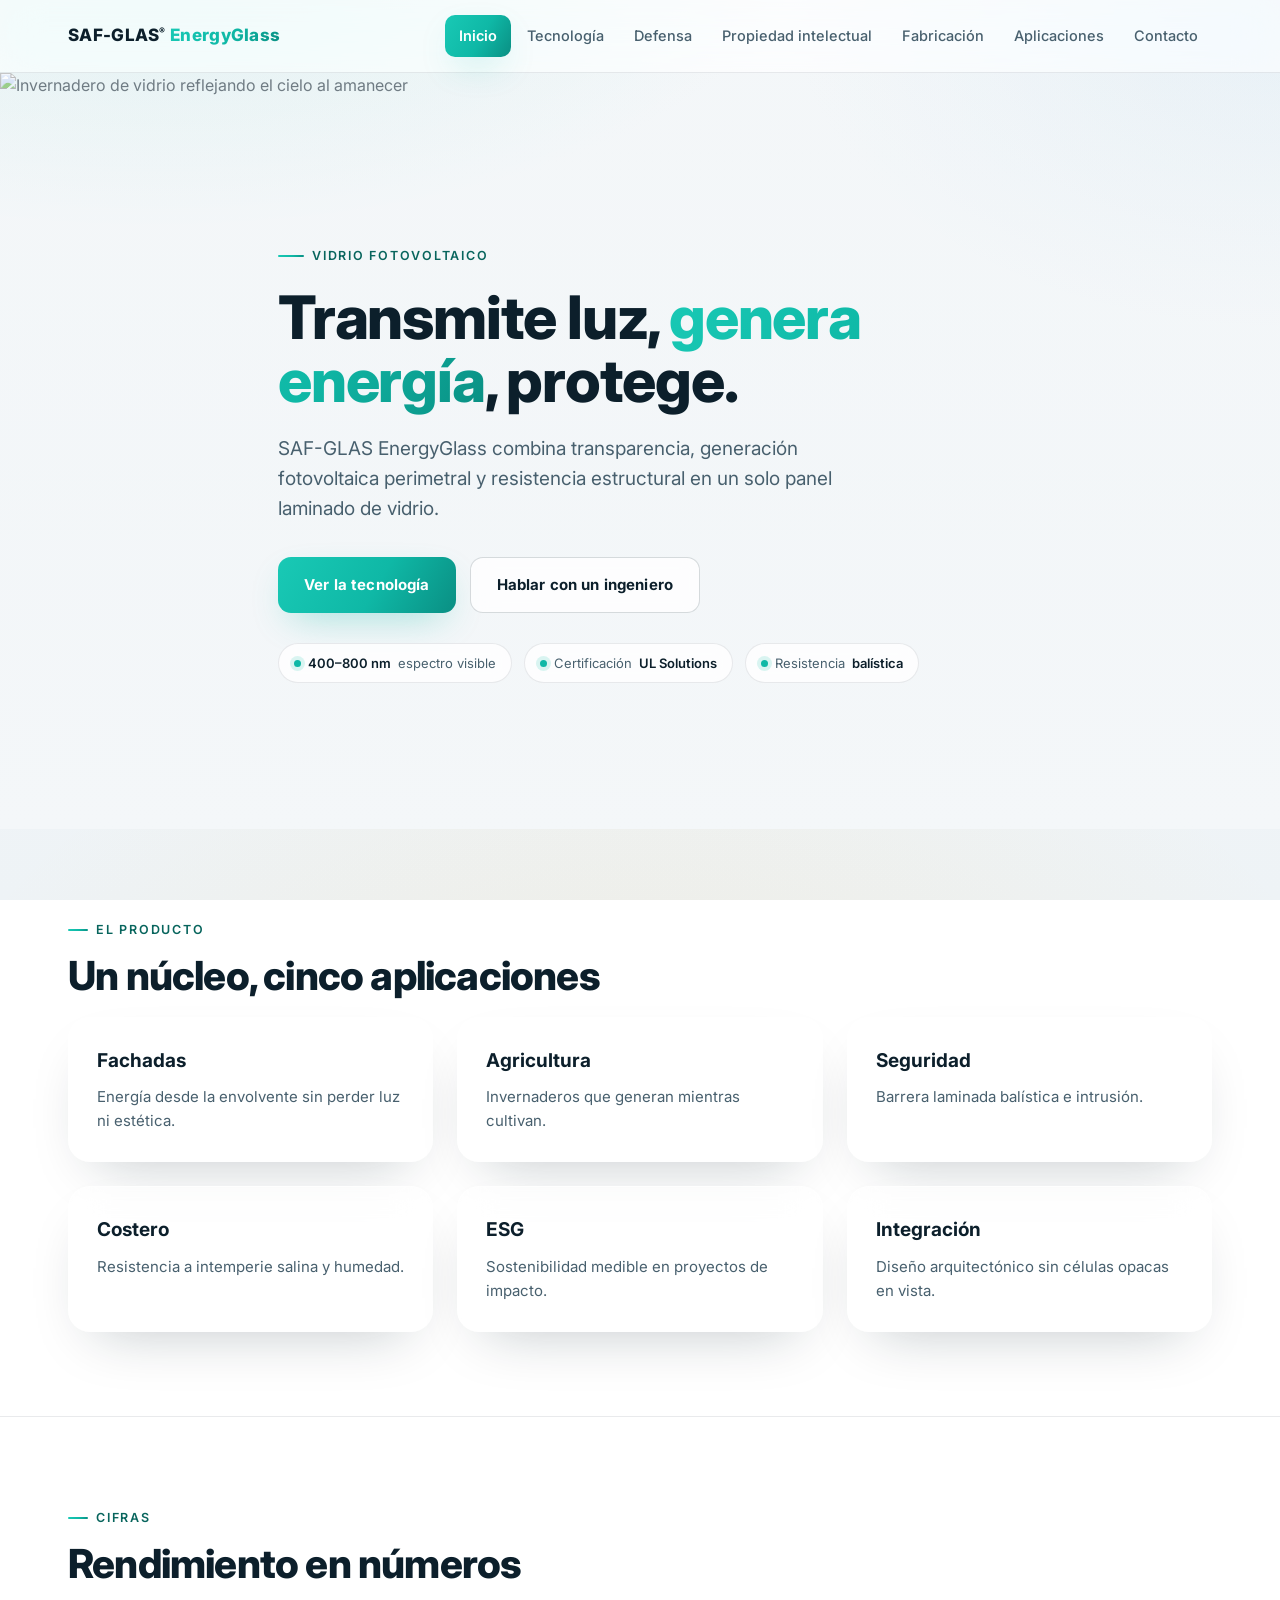
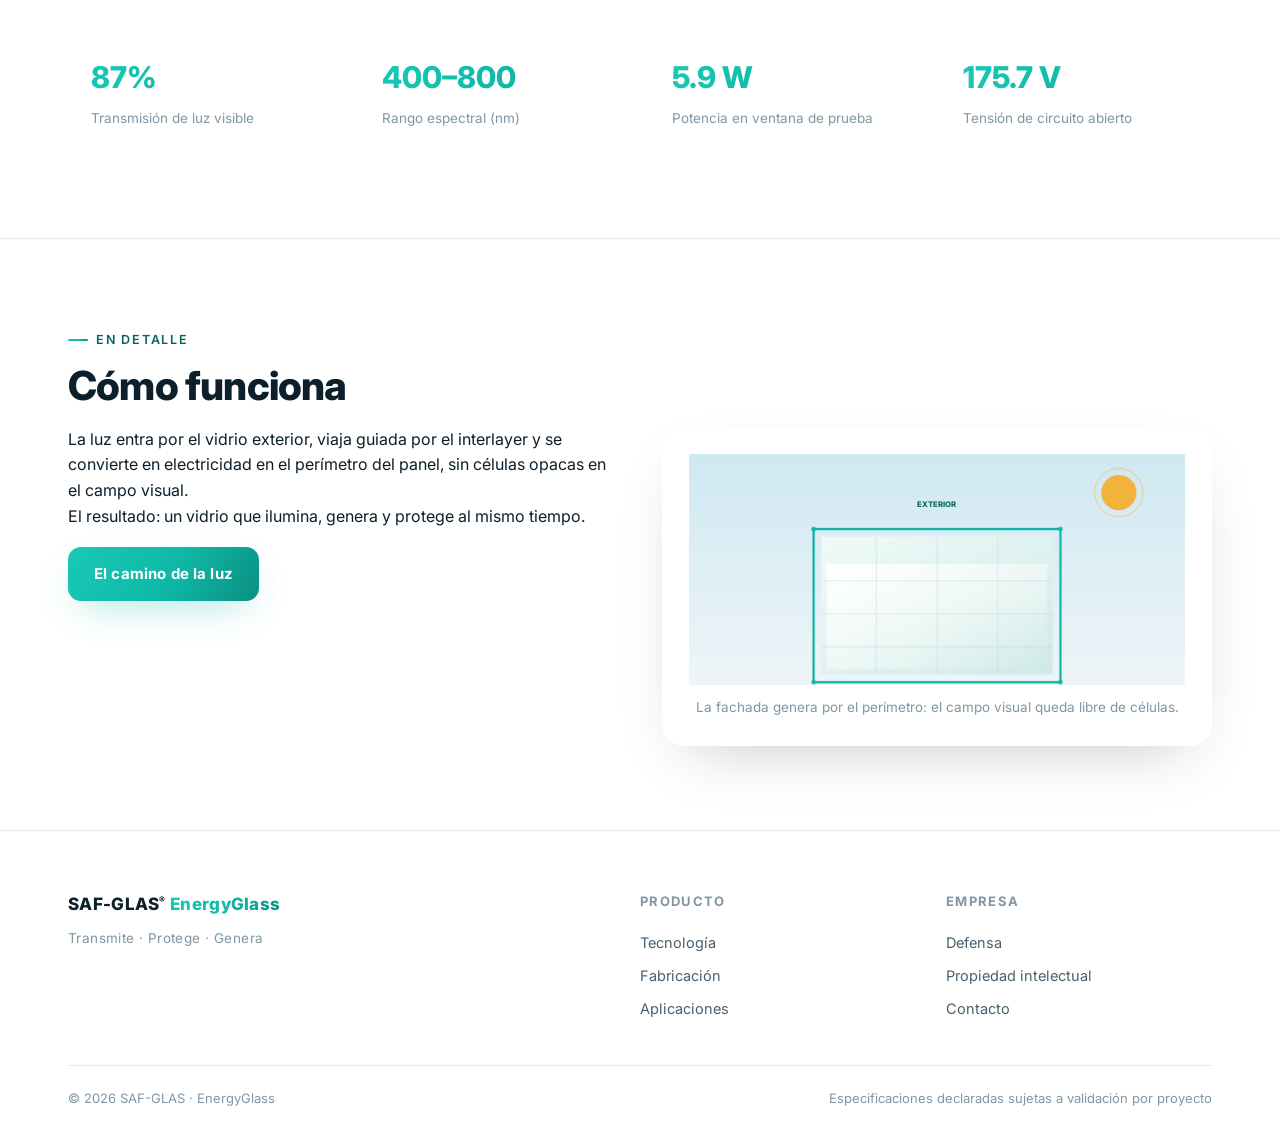
==== index.html @ 9c95e710 "glass mode: index — hero glass + fachada SVG animada solo al scroll" ====
<!DOCTYPE html>
<html lang="es">
<head>
<meta charset="UTF-8">
<meta name="viewport" content="width=device-width, initial-scale=1.0">
<title>SAF-GLAS · EnergyGlass — Vidrio que genera energía</title>
<meta name="description" content="EnergyGlass: vidrio que transmite luz, protege y genera energía. Fachadas, agricultura y defensa con un solo núcleo técnico.">
<link rel="preconnect" href="https://fonts.googleapis.com">
<link href="https://fonts.googleapis.com/css2?family=Inter:wght@400;500;600;700;800&display=swap" rel="stylesheet">
<link rel="stylesheet" href="style.css">
</head>
<body>
<header class="nav">
  <div class="wrap">
    <a class="logo" href="index.html">SAF-GLAS<sup class="tm">®</sup> <em>EnergyGlass</em></a>
    <nav class="navmenu">
      <a class="on" href="index.html">Inicio</a>
      <a href="tecnologia.html">Tecnología</a>
      <a href="defensa.html">Defensa</a>
      <a href="ip.html">Propiedad intelectual</a>
      <a href="fabricacion.html">Fabricación</a>
      <a href="aplicaciones.html">Aplicaciones</a>
      <a href="contacto.html">Contacto</a>
    </nav>
  </div>
</header>

<section class="hero">
  <div class="hero-photo">
    <img src="https://images.unsplash.com/photo-1531834685032-c34bf0d84c77?w=1800&q=80&auto=format&fit=crop" alt="Invernadero de vidrio reflejando el cielo al amanecer" loading="eager">
  </div>
  <div class="hero-veil"></div>
  <div class="wrap hero-inner">
    <span class="eyebrow">Vidrio fotovoltaico</span>
    <h1>Transmite luz, <span class="grad">genera energía</span>, protege.</h1>
    <p class="sub">SAF-GLAS EnergyGlass combina transparencia, generación fotovoltaica perimetral y resistencia estructural en un solo panel laminado de vidrio.</p>
    <div class="hctas">
      <a class="cta" href="tecnologia.html">Ver la tecnología</a>
      <a class="cta ghost" href="contacto.html">Hablar con un ingeniero</a>
    </div>
    <div class="badges">
      <span class="badge"><i></i><b>400–800 nm</b> espectro visible</span>
      <span class="badge"><i></i>Certificación <b>UL Solutions</b></span>
      <span class="badge"><i></i>Resistencia <b>balística</b></span>
    </div>
  </div>
</section>

<section>
  <div class="wrap">
    <span class="kicker">El producto</span>
    <h2>Un núcleo, cinco aplicaciones</h2>
    <div class="grid3 stagger">
      <div class="card"><h3>Fachadas</h3><p>Energía desde la envolvente sin perder luz ni estética.</p></div>
      <div class="card"><h3>Agricultura</h3><p>Invernaderos que generan mientras cultivan.</p></div>
      <div class="card"><h3>Seguridad</h3><p>Barrera laminada balística e intrusión.</p></div>
      <div class="card"><h3>Costero</h3><p>Resistencia a intemperie salina y humedad.</p></div>
      <div class="card"><h3>ESG</h3><p>Sostenibilidad medible en proyectos de impacto.</p></div>
      <div class="card"><h3>Integración</h3><p>Diseño arquitectónico sin células opacas en vista.</p></div>
    </div>
  </div>
</section>

<section class="bordered">
  <div class="wrap">
    <span class="kicker">Cifras</span>
    <h2>Rendimiento en números</h2>
    <div class="stats">
      <div class="stat"><b>87%</b><span>Transmisión de luz visible</span></div>
      <div class="stat"><b>400–800</b><span>Rango espectral (nm)</span></div>
      <div class="stat"><b>5.9 W</b><span>Potencia en ventana de prueba</span></div>
      <div class="stat"><b>175.7 V</b><span>Tensión de circuito abierto</span></div>
    </div>
  </div>
</section>

<section class="bordered">
  <div class="wrap">
    <span class="kicker">En detalle</span>
    <h2>Cómo funciona</h2>
    <div class="grid2">
      <div class="reveal">
        <p>La luz entra por el vidrio exterior, viaja guiada por el interlayer y se convierte en electricidad en el perímetro del panel, sin células opacas en el campo visual.</p>
        <p>El resultado: un vidrio que ilumina, genera y protege al mismo tiempo.</p>
        <a class="cta" style="margin-top:18px" href="tecnologia.html">El camino de la luz</a>
      </div>
      <figure class="diagram reveal">
        <svg viewBox="0 0 900 420" role="img" aria-label="Fachada de vidrio generadora con panel perimetral y sol" class="anim-svg">
          <defs>
            <linearGradient id="idxsky" x1="0" y1="0" x2="0" y2="1"><stop offset="0" stop-color="#cfe8f2"/><stop offset="1" stop-color="#eef5f8"/></linearGradient>
            <linearGradient id="idxglass" x1="0" y1="0" x2="1" y2="1"><stop offset="0" stop-color="#f0fbf9"/><stop offset="1" stop-color="#cfeae6"/></linearGradient>
            <linearGradient id="idxpv" x1="0" y1="0" x2="1" y2="1"><stop offset="0" stop-color="#19c9b5"/><stop offset="1" stop-color="#0a8f83"/></linearGradient>
            <linearGradient id="idxshine" x1="0" y1="0" x2="1" y2="1"><stop offset="0" stop-color="#ffffff" stop-opacity=".95"/><stop offset="1" stop-color="#ffffff" stop-opacity="0"/></linearGradient>
          </defs>
          <rect width="900" height="420" fill="url(#idxsky)"/>
          <circle cx="780" cy="70" r="32" fill="#f2b23b" class="fade"/>
          <circle cx="780" cy="70" r="44" fill="none" stroke="#f2b23b" stroke-width="1" opacity=".35" class="fade d1"/>
          <!-- edificio -->
          <rect x="240" y="150" width="420" height="250" fill="#e6f0f2" class="fade d1"/>
          <rect x="240" y="150" width="420" height="250" fill="url(#idxglass)" class="fade d2"/>
          <rect x="250" y="200" width="400" height="190" fill="url(#idxshine)" opacity=".4" class="fade d2"/>
          <!-- rejilla de vidrio -->
          <g stroke="#a9d2cf" stroke-width=".7" opacity=".8" class="fade d2">
            <line x1="240" y1="230" x2="660" y2="230"/><line x1="240" y1="290" x2="660" y2="290"/><line x1="240" y1="350" x2="660" y2="350"/>
            <line x1="340" y1="150" x2="340" y2="400"/><line x1="450" y1="150" x2="450" y2="400"/><line x1="560" y1="150" x2="560" y2="400"/>
          </g>
          <!-- marco perimetral PV que se ilumina -->
          <rect x="226" y="136" width="448" height="278" fill="none" stroke="#0fb8a6" stroke-width="4" class="draw" />
          <rect x="226" y="136" width="448" height="278" fill="none" stroke="#0fa896" stroke-width="1.2" opacity=".6" class="fade d3"/>
          <g class="fade d3" fill="#0fb8a6">
            <circle cx="226" cy="136" r="4"/><circle cx="674" cy="136" r="4"/><circle cx="226" cy="414" r="4"/><circle cx="674" cy="414" r="4"/>
          </g>
          <text x="450" y="96" text-anchor="middle" font-family="Inter,system-ui" font-size="14" font-weight="800" fill="#0d6b60" class="fade d3">EXTERIOR</text>
          <text x="450" y="452" text-anchor="middle" font-family="Inter,system-ui" font-size="11" fill="#8096a3" class="fade d3">marco fotovoltaico perimetral · campo visual 100% transparente</text>
        </svg>
        <figcaption>La fachada genera por el perímetro: el campo visual queda libre de células.</figcaption>
      </figure>
    </div>
  </div>
</section>

<footer>
  <div class="wrap">
    <div class="fgrid">
      <div>
        <div class="logo">SAF-GLAS<sup class="tm">®</sup> <em>EnergyGlass</em></div>
        <div class="tagline">Transmite · Protege · Genera</div>
      </div>
      <div>
        <h4>Producto</h4>
        <a href="tecnologia.html">Tecnología</a>
        <a href="fabricacion.html">Fabricación</a>
        <a href="aplicaciones.html">Aplicaciones</a>
      </div>
      <div>
        <h4>Empresa</h4>
        <a href="defensa.html">Defensa</a>
        <a href="ip.html">Propiedad intelectual</a>
        <a href="contacto.html">Contacto</a>
      </div>
    </div>
    <div class="fbot"><span>© 2026 SAF-GLAS · EnergyGlass</span><span>Especificaciones declaradas sujetas a validación por proyecto</span></div>
  </div>
</footer>
<script src="script.js"></script>
</body>
</html>
---- style.css ----
/* ==== SAF-GLAS · EnergyGlass — glass mode 2026 ==== */
:root{
  --bg:#f4f7f9; --bg-2:#eef3f6;
  --panel:rgba(255,255,255,.66); --panel-2:rgba(255,255,255,.82);
  --ink:#0c1f2b; --ink-2:#48606e; --ink-3:#8096a3;
  --line:rgba(12,31,43,.09); --line-2:rgba(12,31,43,.16);
  --teal:#0fb8a6; --teal-2:#0a8f83; --teal-deep:#08655d;
  --amber:#f2b23b; --sky:#5aa7d9; --lime:#a4d94f;
  --grad:linear-gradient(120deg,#19c9b5,#0fb8a6 55%,#0a8f83);
  --grad-warm:linear-gradient(120deg,#f2b23b,#e0853a);
  --wrap:1200px; --r:22px;
  --glass:rgba(255,255,255,.5);
  --glass-strong:rgba(255,255,255,.78);
  --shadow:0 24px 60px -28px rgba(12,31,43,.28);
  --shadow-teal:0 14px 38px -14px rgba(15,184,166,.45);
  --font:'Inter',-apple-system,BlinkMacSystemFont,'Segoe UI',Roboto,sans-serif;
}
*{margin:0;padding:0;box-sizing:border-box}
html{scroll-behavior:smooth}
body{
  font-family:var(--font); color:var(--ink);
  background:
    radial-gradient(1100px 500px at 12% -8%, rgba(15,184,166,.16), transparent 60%),
    radial-gradient(900px 600px at 100% 0%, rgba(90,167,217,.14), transparent 55%),
    radial-gradient(1200px 700px at 50% 120%, rgba(242,178,59,.10), transparent 60%),
    linear-gradient(180deg,var(--bg),var(--bg-2));
  background-attachment:fixed;
  line-height:1.6; -webkit-font-smoothing:antialiased; overflow-x:hidden;
}
::selection{background:rgba(15,184,166,.24)}
a{color:var(--teal-deep);text-decoration:none}
.wrap{max-width:var(--wrap);margin:0 auto;padding:0 28px}

/* ==== Navegación ==== */
.nav{
  position:sticky;top:0;z-index:50;
  backdrop-filter:blur(20px) saturate(160%); -webkit-backdrop-filter:blur(20px) saturate(160%);
  background:rgba(255,255,255,.7);
  border-bottom:1px solid var(--line);
}
.nav .wrap{display:flex;align-items:center;justify-content:space-between;height:72px}
.logo{font-weight:800;letter-spacing:.3px;font-size:17px;color:var(--ink);white-space:nowrap}
.logo .tm{font-size:9px;vertical-align:super}
.logo em{font-style:normal;background:var(--grad);-webkit-background-clip:text;background-clip:text;color:transparent}
.navmenu{display:flex;gap:2px;align-items:center;flex-wrap:wrap}
.navmenu a{
  color:var(--ink-2);padding:9px 14px;border-radius:10px;font-size:14.5px;font-weight:500;
  transition:.18s;
}
.navmenu a:hover{color:var(--ink);background:rgba(12,31,43,.05)}
.navmenu a.on{color:#fff;background:var(--grad);font-weight:600;box-shadow:var(--shadow-teal)}

/* ==== Hero ==== */
.hero{position:relative;min-height:84vh;display:flex;align-items:center;overflow:hidden;padding:90px 0 70px}
.hero-photo{position:absolute;inset:0;z-index:0}
.hero-photo img{width:100%;height:100%;object-fit:cover;filter:saturate(1.02)}
.hero-veil{
  position:absolute;inset:0;z-index:1;
  background:linear-gradient(180deg,rgba(244,247,249,.42) 0%,rgba(244,247,249,.70) 55%,var(--bg) 100%);
}
.hero-inner{position:relative;z-index:2;max-width:780px}
.eyebrow{
  display:inline-flex;align-items:center;gap:8px;
  font-size:12.5px;font-weight:600;letter-spacing:.14em;text-transform:uppercase;
  color:var(--teal-deep);margin-bottom:20px;
}
.eyebrow::before{content:'';width:26px;height:2px;background:var(--grad);border-radius:2px}
h1{
  font-size:clamp(34px,5.4vw,60px);line-height:1.05;font-weight:800;letter-spacing:-.02em;
  color:var(--ink);margin-bottom:22px;
}
h1 .grad{background:var(--grad);-webkit-background-clip:text;background-clip:text;color:transparent}
.sub{font-size:clamp(16px,2vw,19px);color:var(--ink-2);max-width:560px;margin-bottom:32px}
.hctas{display:flex;gap:14px;flex-wrap:wrap;margin-bottom:30px}
.cta{
  display:inline-flex;align-items:center;gap:8px;
  background:var(--grad);color:#fff;font-weight:700;font-size:15px;
  padding:15px 26px;border-radius:13px;border:none;cursor:pointer;
  box-shadow:var(--shadow-teal);transition:.2s;letter-spacing:.01em;
}
.cta:hover{transform:translateY(-2px);box-shadow:0 18px 46px -12px rgba(15,184,166,.55)}
.cta.ghost{background:var(--glass-strong);color:var(--ink);border:1px solid var(--line-2);box-shadow:none;backdrop-filter:blur(8px)}
.cta.ghost:hover{background:#fff}
.badges{display:flex;gap:12px;flex-wrap:wrap}
.badge{
  display:inline-flex;gap:7px;align-items:center;
  font-size:13px;color:var(--ink-2);background:var(--glass-strong);
  border:1px solid var(--line);padding:9px 15px;border-radius:999px;backdrop-filter:blur(8px);
}
.badge b{color:var(--ink);font-weight:600}
.badge i{width:7px;height:7px;border-radius:50%;background:var(--teal);box-shadow:0 0 0 4px rgba(15,184,166,.15)}

/* ==== Secciones ==== */
section{padding:84px 0}
.band{padding:0}
.band img{width:100%;height:auto;display:block}
.kicker{
  display:inline-flex;align-items:center;gap:8px;font-size:12.5px;font-weight:600;
  letter-spacing:.14em;text-transform:uppercase;color:var(--teal-deep);margin-bottom:14px;
}
.kicker::before{content:'';width:20px;height:2px;background:var(--grad);border-radius:2px}
h2{font-size:clamp(26px,3.6vw,40px);font-weight:800;letter-spacing:-.02em;line-height:1.12;color:var(--ink);margin-bottom:18px}
h3{font-size:19px;font-weight:700;color:var(--ink);margin-bottom:9px}
.bordered{border-top:1px solid var(--line)}

/* ==== Glass surfaces / tarjetas ==== */
.card{
  background:var(--glass);
  backdrop-filter:blur(18px) saturate(150%); -webkit-backdrop-filter:blur(18px) saturate(150%);
  border:1px solid rgba(255,255,255,.6);
  border-radius:var(--r);padding:28px;
  box-shadow:var(--shadow);
  transition:.25s;position:relative;overflow:hidden;
}
.card::after{
  content:'';position:absolute;inset:0;background:radial-gradient(400px 200px at 80% -10%,rgba(15,184,166,.12),transparent 70%);
  opacity:0;transition:.3s;pointer-events:none;
}
.card:hover{transform:translateY(-5px);border-color:rgba(15,184,166,.35)}
.card:hover::after{opacity:1}
.card p{color:var(--ink-2);font-size:15px}
.mini{
  width:46px;height:46px;border-radius:13px;background:rgba(15,184,166,.12);
  display:grid;place-items:center;margin-bottom:18px;
}
.mini svg{width:24px;height:24px}
.mini circle,.mini path{stroke:var(--teal-deep);fill:none;stroke-width:1.4}

/* ==== Rejillas ==== */
.grid2{display:grid;grid-template-columns:1fr 1fr;gap:44px;align-items:start}
.grid3{display:grid;grid-template-columns:repeat(3,1fr);gap:24px}

/* ==== Estadísticas ==== */
.stats{display:grid;grid-template-columns:repeat(4,1fr);gap:18px;margin-top:44px}
.stat{
  background:var(--glass-strong);border:1px solid rgba(255,255,255,.6);border-radius:16px;padding:22px;
  backdrop-filter:blur(12px);text-align:left;
}
.stat b{display:block;font-size:30px;font-weight:800;background:var(--grad);
  -webkit-background-clip:text;background-clip:text;color:transparent;margin-bottom:4px}
.stat span{font-size:13.5px;color:var(--ink-3)}

/* ==== Diagramas / figuras ==== */
.diagram{
  background:var(--glass-strong);border:1px solid rgba(255,255,255,.6);border-radius:var(--r);
  padding:26px;display:grid;place-items:center;backdrop-filter:blur(12px);box-shadow:var(--shadow);
}
.diagram svg,.diagram img{max-width:100%;height:auto}
figcaption{font-size:13.5px;color:var(--ink-3);text-align:center;margin-top:12px}

/* ==== Fotos ==== */
.photo-grid{display:grid;grid-template-columns:repeat(3,1fr);gap:22px;margin-top:8px}
.photo-grid2{display:grid;grid-template-columns:1fr 1fr;gap:22px}
.photo{border-radius:var(--r);overflow:hidden;border:1px solid rgba(255,255,255,.6);box-shadow:var(--shadow);background:var(--glass-strong)}
.photo img{width:100%;height:100%;object-fit:cover;display:block;transition:.4s;filter:saturate(1.02)}
.photo:hover img{transform:scale(1.05)}
.photo figcaption{padding:14px 16px;text-align:left;margin-top:0;background:var(--glass-strong);color:var(--ink-2)}

/* ==== Tablas ==== */
.tbl{width:100%;border-collapse:collapse;font-size:14.5px}
.tbl th,.tbl td{text-align:left;padding:13px 14px;border-bottom:1px solid var(--line)}
.tbl th{color:var(--ink-3);font-weight:600;font-size:13px;text-transform:uppercase;letter-spacing:.05em}
.tbl td{color:var(--ink-2)}
.tbl tr:last-child td{border-bottom:none}
.tbl tr:hover td{background:rgba(15,184,166,.05)}

/* ==== Listas / callout ==== */
.tl{list-style:none;display:flex;flex-direction:column;gap:14px}
.tl li{position:relative;padding-left:20px;color:var(--ink-2);font-size:15px}
.tl li::before{content:'';position:absolute;left:0;top:8px;width:8px;height:8px;border-radius:50%;background:var(--grad)}
.tl b{color:var(--ink)}
.callout{
  display:flex;gap:12px;align-items:flex-start;margin-top:22px;
  background:rgba(15,184,166,.07);border:1px solid rgba(15,184,166,.22);
  border-radius:14px;padding:16px 18px;font-size:14.5px;color:var(--ink-2);
}
.callout .dot{flex-shrink:0;width:9px;height:9px;border-radius:50%;background:var(--teal);margin-top:7px;box-shadow:0 0 0 4px rgba(15,184,166,.15)}

/* ==== CTA band ==== */
.cta-band{position:relative;overflow:hidden;border-radius:24px;margin:0 28px 70px;border:1px solid var(--line-2);box-shadow:var(--shadow)}
.cta-band img{position:absolute;inset:0;width:100%;height:100%;object-fit:cover;filter:saturate(1.05)}
.cta-band .veil{position:absolute;inset:0;background:linear-gradient(90deg,rgba(244,247,249,.92),rgba(244,247,249,.35))}
.cta-band .in{position:relative;z-index:2;padding:64px 48px;max-width:640px}
.cta-band h2{margin-bottom:12px}
.cta-band p{color:var(--ink-2);margin-bottom:26px}

/* ==== Footer ==== */
footer{border-top:1px solid var(--line);background:var(--glass);backdrop-filter:blur(16px);padding:60px 0 30px}
.fgrid{display:grid;grid-template-columns:2fr 1fr 1fr;gap:40px;margin-bottom:40px}
.fgrid .logo{margin-bottom:10px}
.tagline{color:var(--ink-3);font-size:13.5px;margin-top:10px;letter-spacing:.03em}
footer h4{font-size:13px;text-transform:uppercase;letter-spacing:.1em;color:var(--ink-3);margin-bottom:14px}
footer .fgrid a{display:block;color:var(--ink-2);font-size:14.5px;padding:5px 0;transition:.15s}
footer .fgrid a:hover{color:var(--teal-deep)}
.fbot{display:flex;justify-content:space-between;gap:20px;flex-wrap:wrap;
  border-top:1px solid var(--line);padding-top:22px;font-size:13px;color:var(--ink-3)}

/* ==== Formulario ==== */
input,textarea{
  width:100%;padding:14px 16px;border:1px solid var(--line-2);border-radius:12px;
  background:rgba(255,255,255,.72);color:var(--ink);font-family:inherit;font-size:15px;transition:.18s;
}
input:focus,textarea:focus{outline:none;border-color:var(--teal);box-shadow:0 0 0 3px rgba(15,184,166,.15)}
label{font-size:14px;color:var(--ink-2);display:block;margin-bottom:6px}
form p{margin-bottom:16px}

/* ==== Scroll reveal (solo se activa al hacer scroll) ==== */
.reveal{opacity:0;transform:translateY(26px);transition:opacity .7s cubic-bezier(.2,.7,.2,1),transform .7s cubic-bezier(.2,.7,.2,1)}
.reveal.in-view{opacity:1;transform:none}
.stagger .card{opacity:0;transform:translateY(18px);transition:opacity .6s ease,transform .6s ease}
.stagger.in-view .card{opacity:1;transform:none}
.stagger.in-view .card:nth-child(2){transition-delay:.1s}
.stagger.in-view .card:nth-child(3){transition-delay:.2s}
.stagger.in-view .card:nth-child(4){transition-delay:.3s}
.stagger.in-view .card:nth-child(5){transition-delay:.4s}
.stagger.in-view .card:nth-child(6){transition-delay:.5s}

/* SVG: quietos hasta entrar en viewport */
.anim-svg .draw{stroke-dasharray:1500;stroke-dashoffset:1500}
.anim-svg .fade{opacity:0}
.anim-svg .flow{opacity:0}
.in-view .draw{animation:draw 2.1s cubic-bezier(.3,.6,.3,1) forwards}
.in-view .fade{animation:fadeup .65s ease forwards}
.in-view .fade.d1{animation-delay:.15s}
.in-view .fade.d2{animation-delay:.3s}
.in-view .fade.d3{animation-delay:.45s}
.in-view .fade.d4{animation-delay:.6s}
.in-view .flow{animation:flowin .5s ease forwards}
@keyframes draw{to{stroke-dashoffset:0}}
@keyframes fadeup{from{opacity:0;transform:translateY(10px)}to{opacity:1;transform:none}}
@keyframes flowin{from{opacity:0}to{opacity:1}}
@media (prefers-reduced-motion:reduce){
  .reveal,.stagger .card{opacity:1!important;transform:none!important;transition:none!important}
  .anim-svg .draw,.anim-svg .fade,.anim-svg .flow{opacity:1!important;stroke-dashoffset:0!important;animation:none!important;transform:none!important}
}

/* ==== Responsive ==== */
@media(max-width:900px){
  .grid2,.grid3{grid-template-columns:1fr}
  .photo-grid{grid-template-columns:1fr 1fr}
  .stats{grid-template-columns:1fr 1fr}
  .fgrid{grid-template-columns:1fr 1fr}
  .navmenu a{padding:8px 10px;font-size:13.5px}
}
@media(max-width:600px){
  .photo-grid,.photo-grid2{grid-template-columns:1fr}
  .stats{grid-template-columns:1fr}
  .fgrid{grid-template-columns:1fr}
  .nav .wrap{height:auto;flex-direction:column;padding:14px 0;gap:10px}
  .cta-band .in{padding:40px 26px}
}
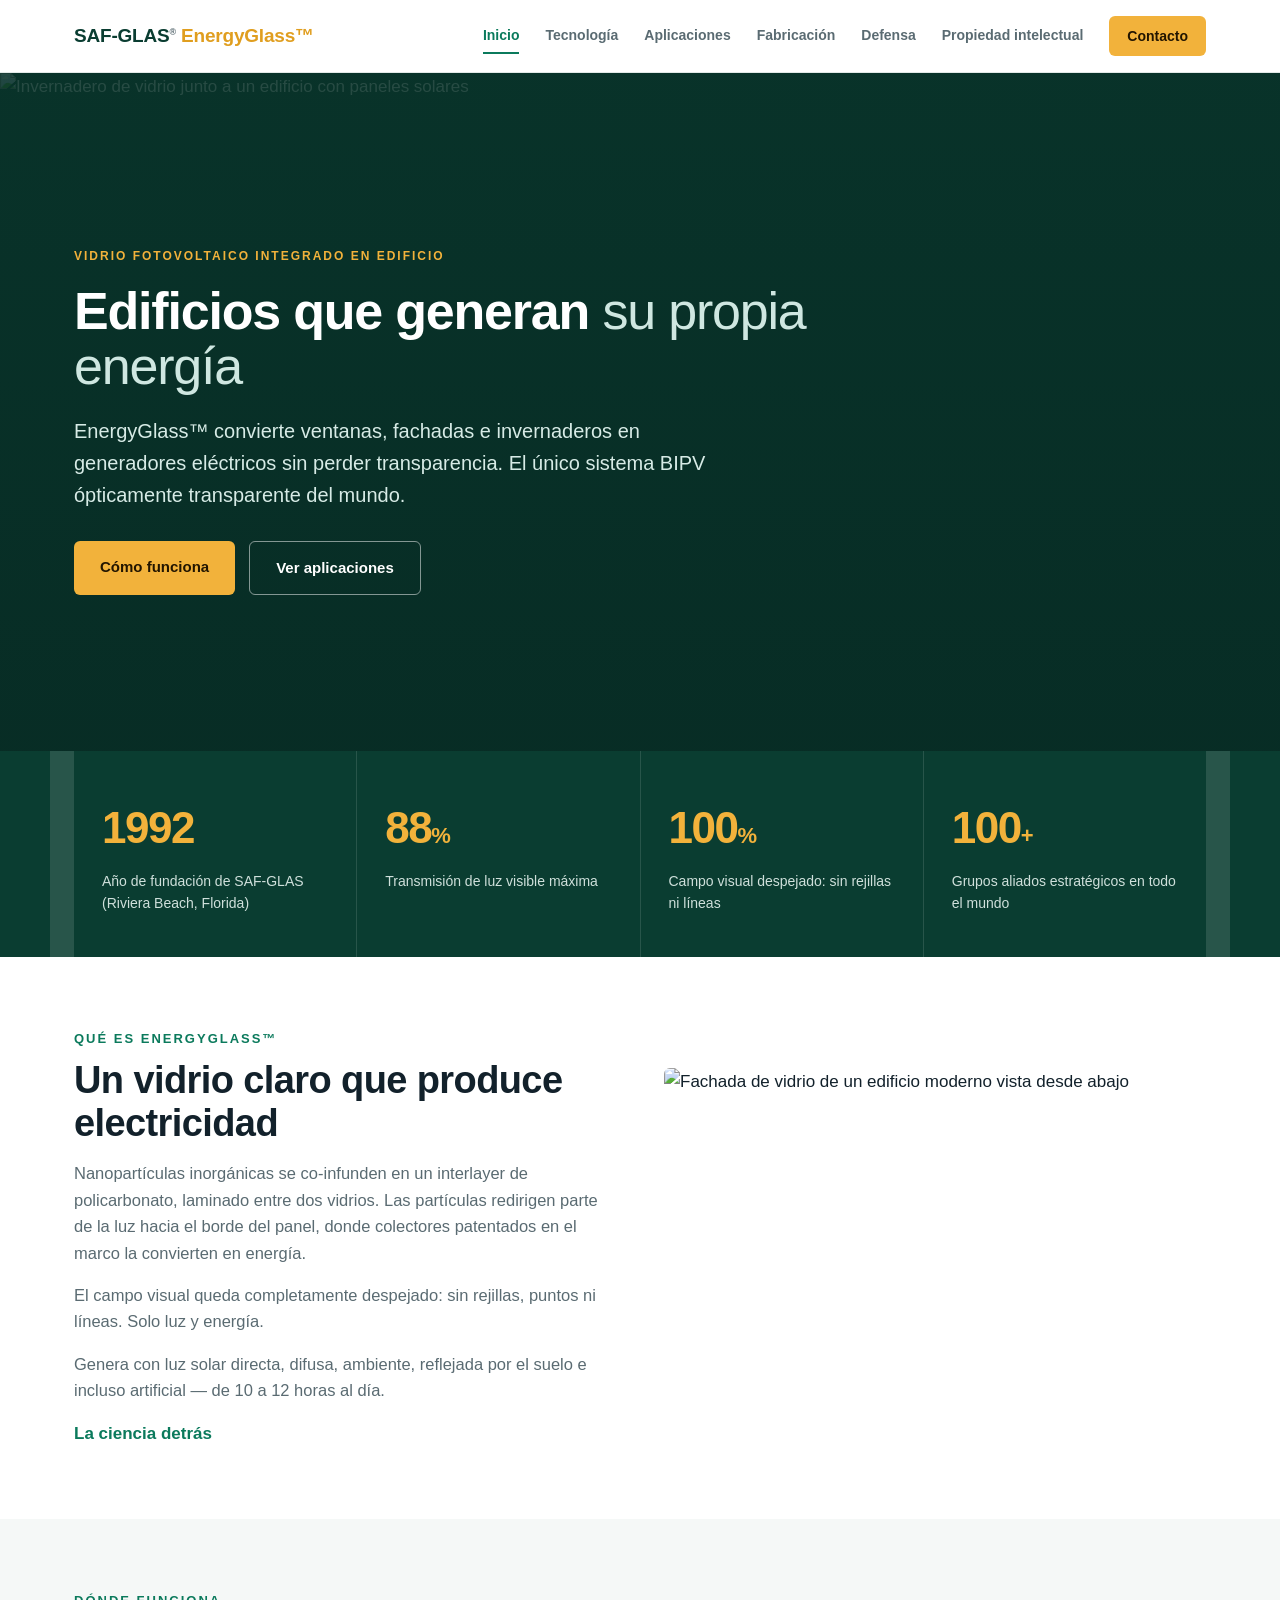
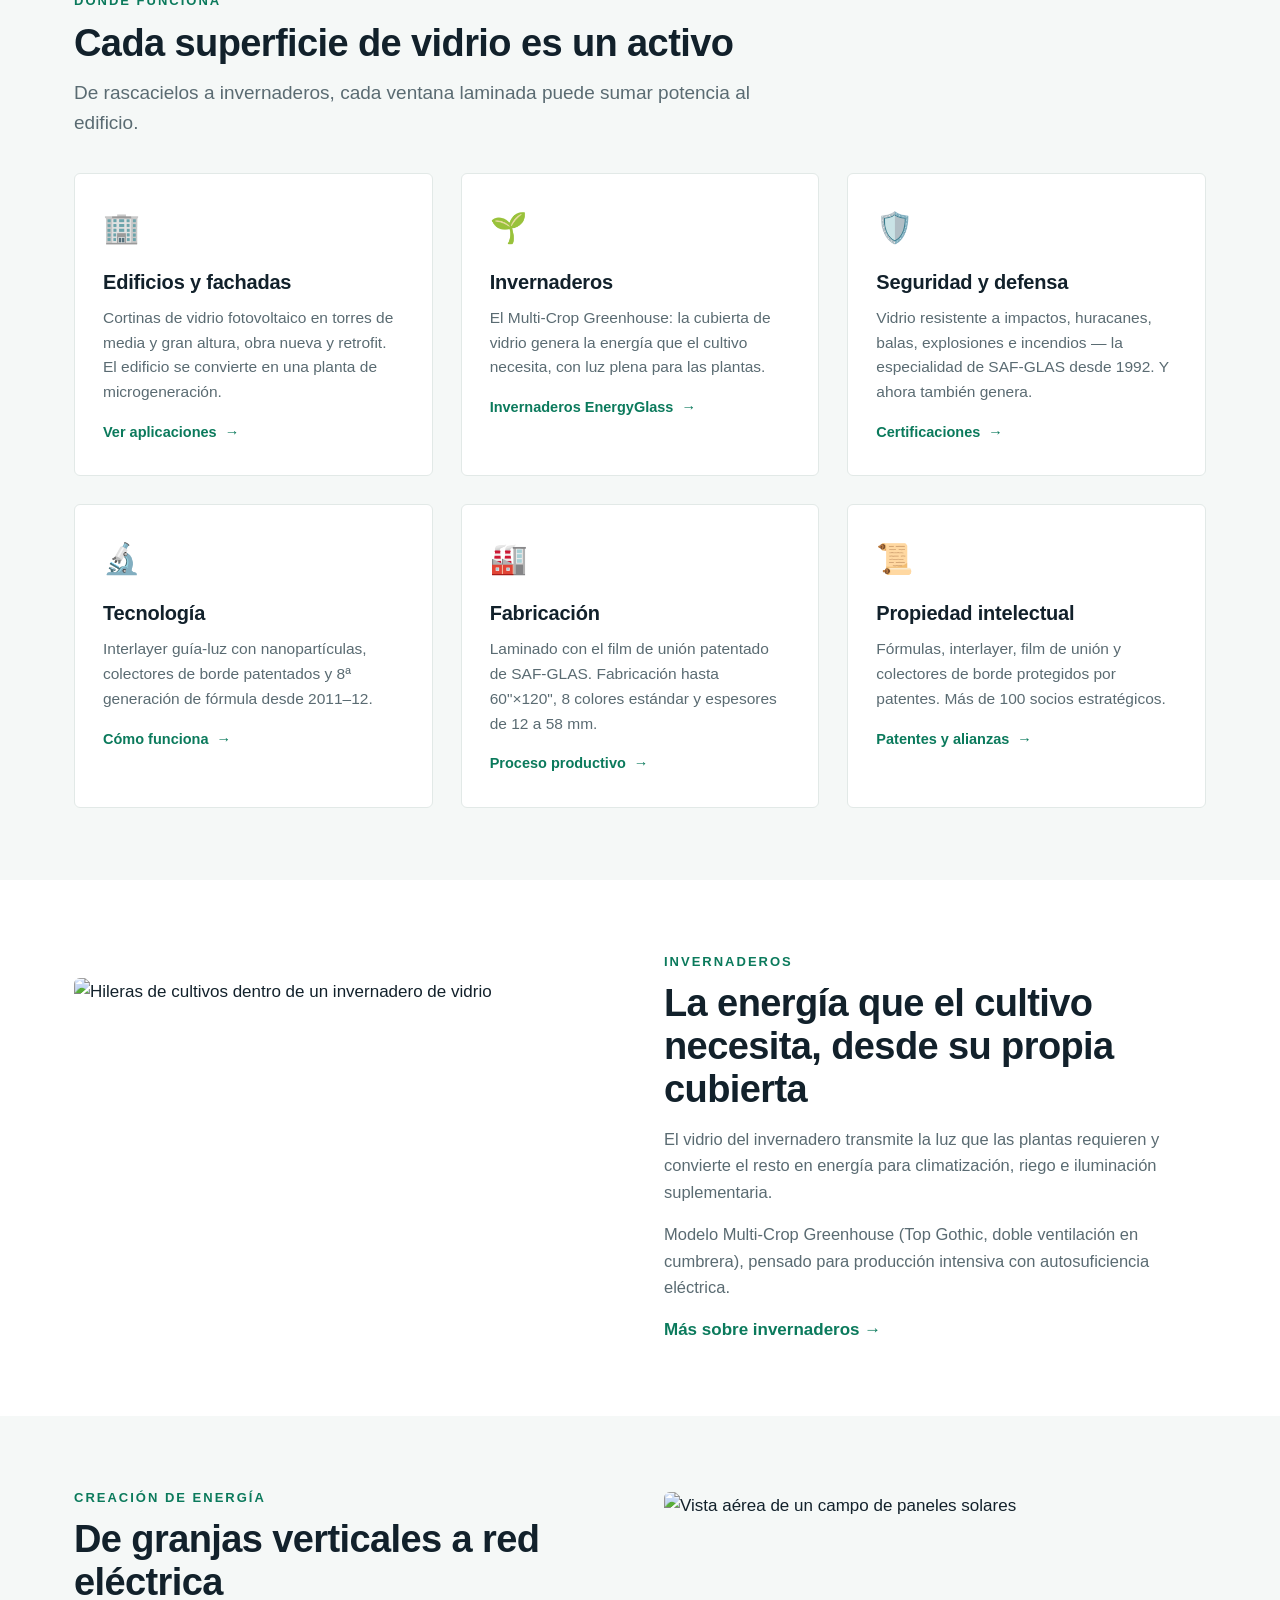
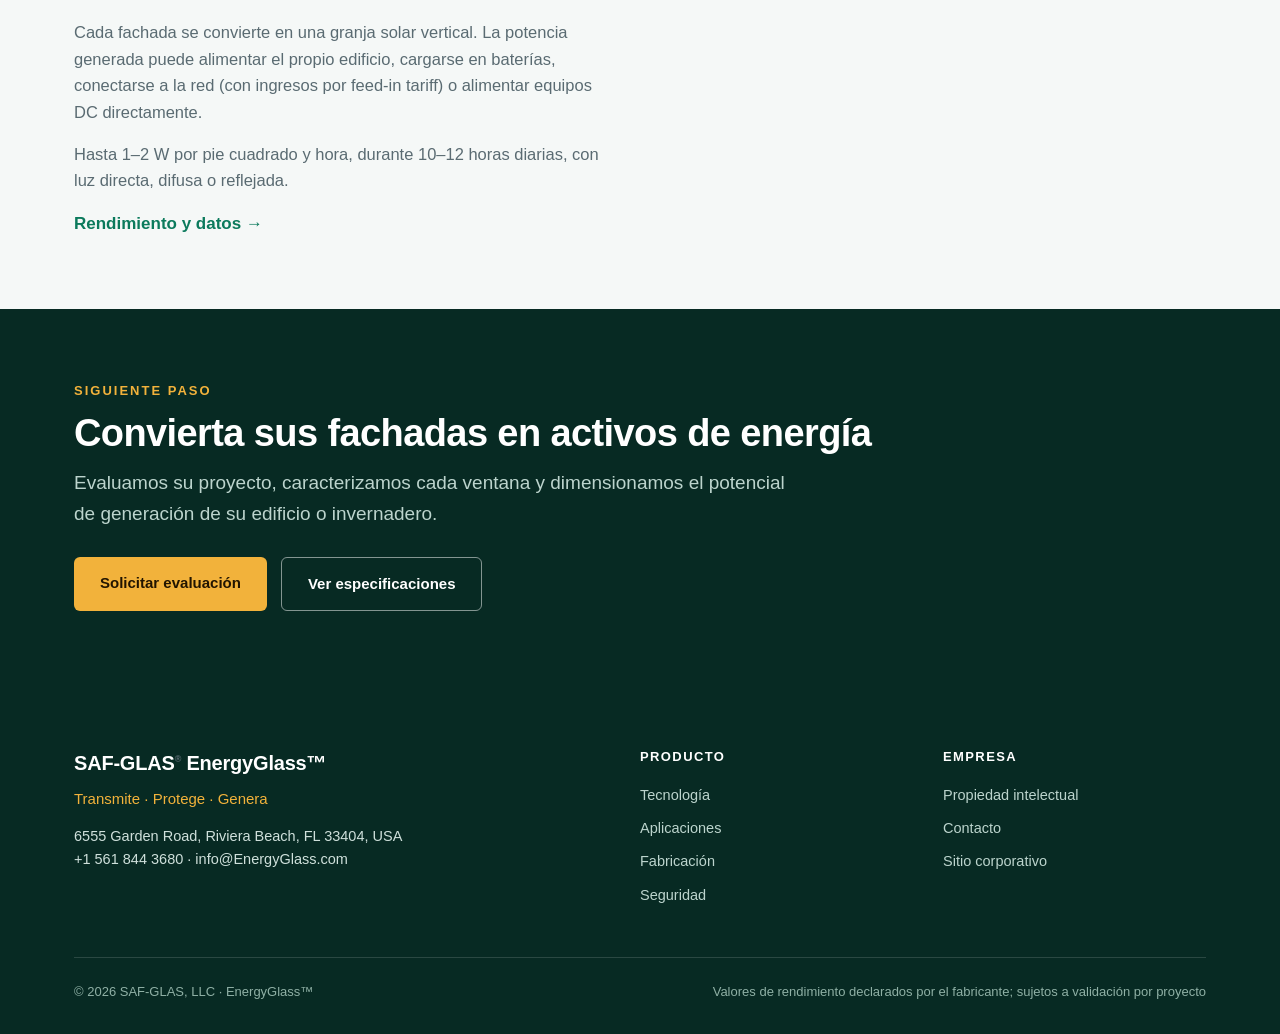
==== commit 51a505b6: "redesign PwC: index.html — hero foto real, stats reales (1992/88%/100%/100+), grid tarjetas" ====
--- a/index.html
+++ b/index.html
@@ -3,118 +3,151 @@
 <head>
 <meta charset="UTF-8">
 <meta name="viewport" content="width=device-width, initial-scale=1.0">
-<title>SAF-GLAS · EnergyGlass — Vidrio que genera energía</title>
-<meta name="description" content="EnergyGlass: vidrio que transmite luz, protege y genera energía. Fachadas, agricultura y defensa con un solo núcleo técnico.">
-<link rel="preconnect" href="https://fonts.googleapis.com">
-<link href="https://fonts.googleapis.com/css2?family=Inter:wght@400;500;600;700;800&display=swap" rel="stylesheet">
+<title>EnergyGlass™ · Vidrio generador de energía · SAF-GLAS</title>
+<meta name="description" content="EnergyGlass™ de SAF-GLAS: el único sistema de ventana fotovoltaico integrado en edificio (BIPV) ópticamente transparente. Edificios e invernaderos que generan energía con luz natural.">
 <link rel="stylesheet" href="style.css">
 </head>
 <body>
 <header class="nav">
   <div class="wrap">
-    <a class="logo" href="index.html">SAF-GLAS<sup class="tm">®</sup> <em>EnergyGlass</em></a>
+    <a class="brand" href="index.html">SAF-GLAS<sup class="tm">®</sup> <em>EnergyGlass™</em></a>
     <nav class="navmenu">
       <a class="on" href="index.html">Inicio</a>
       <a href="tecnologia.html">Tecnología</a>
+      <a href="aplicaciones.html">Aplicaciones</a>
+      <a href="fabricacion.html">Fabricación</a>
       <a href="defensa.html">Defensa</a>
       <a href="ip.html">Propiedad intelectual</a>
-      <a href="fabricacion.html">Fabricación</a>
-      <a href="aplicaciones.html">Aplicaciones</a>
-      <a href="contacto.html">Contacto</a>
+      <a class="cta" href="contacto.html">Contacto</a>
     </nav>
   </div>
 </header>
 
 <section class="hero">
   <div class="hero-photo">
-    <img src="https://images.unsplash.com/photo-1531834685032-c34bf0d84c77?w=1800&q=80&auto=format&fit=crop" alt="Invernadero de vidrio reflejando el cielo al amanecer" loading="eager">
+    <img src="https://images.unsplash.com/photo-1758646652209-a7392490ba72?w=1800&q=80&auto=format&fit=crop" alt="Invernadero de vidrio junto a un edificio con paneles solares" loading="eager">
   </div>
   <div class="hero-veil"></div>
-  <div class="wrap hero-inner">
-    <span class="eyebrow">Vidrio fotovoltaico</span>
-    <h1>Transmite luz, <span class="grad">genera energía</span>, protege.</h1>
-    <p class="sub">SAF-GLAS EnergyGlass combina transparencia, generación fotovoltaica perimetral y resistencia estructural en un solo panel laminado de vidrio.</p>
-    <div class="hctas">
-      <a class="cta" href="tecnologia.html">Ver la tecnología</a>
-      <a class="cta ghost" href="contacto.html">Hablar con un ingeniero</a>
+  <div class="hero-inner">
+    <span class="eyebrow">Vidrio fotovoltaico integrado en edificio</span>
+    <h1>Edificios que generan <span class="thin">su propia energía</span></h1>
+    <p class="sub">EnergyGlass™ convierte ventanas, fachadas e invernaderos en generadores eléctricos sin perder transparencia. El único sistema BIPV ópticamente transparente del mundo.</p>
+    <div class="btns">
+      <a class="btn amber" href="tecnologia.html">Cómo funciona</a>
+      <a class="btn ghost" href="aplicaciones.html">Ver aplicaciones</a>
     </div>
-    <div class="badges">
-      <span class="badge"><i></i><b>400–800 nm</b> espectro visible</span>
-      <span class="badge"><i></i>Certificación <b>UL Solutions</b></span>
-      <span class="badge"><i></i>Resistencia <b>balística</b></span>
+  </div>
+</section>
+
+<div class="stats">
+  <div class="wrap">
+    <div class="stat"><div class="num">1992</div><div class="lbl">Año de fundación de SAF-GLAS (Riviera Beach, Florida)</div></div>
+    <div class="stat"><div class="num">88<small>%</small></div><div class="lbl">Transmisión de luz visible máxima</div></div>
+    <div class="stat"><div class="num">100<small>%</small></div><div class="lbl">Campo visual despejado: sin rejillas ni líneas</div></div>
+    <div class="stat"><div class="num">100<small>+</small></div><div class="lbl">Grupos aliados estratégicos en todo el mundo</div></div>
+  </div>
+</div>
+
+<section>
+  <div class="wrap">
+    <div class="split">
+      <div class="txt reveal">
+        <span class="kicker">Qué es EnergyGlass™</span>
+        <h2>Un vidrio claro que produce electricidad</h2>
+        <p>Nanopartículas inorgánicas se co-infunden en un interlayer de policarbonato, laminado entre dos vidrios. Las partículas redirigen parte de la luz hacia el borde del panel, donde colectores patentados en el marco la convierten en energía.</p>
+        <p>El campo visual queda completamente despejado: sin rejillas, puntos ni líneas. Solo luz y energía.</p>
+        <p>Genera con luz solar directa, difusa, ambiente, reflejada por el suelo e incluso artificial — de 10 a 12 horas al día.</p>
+        <a class="card-link link" href="tecnologia.html" style="color:var(--green);font-weight:700">La ciencia detrás</a>
+      </div>
+      <img class="reveal" src="https://images.unsplash.com/photo-1511818966892-d7d671e672a2?w=1400&q=80&auto=format&fit=crop" alt="Fachada de vidrio de un edificio moderno vista desde abajo" loading="lazy">
+    </div>
+  </div>
+</section>
+
+<section class="alt">
+  <div class="wrap">
+    <span class="kicker">Dónde funciona</span>
+    <h2>Cada superficie de vidrio es un activo</h2>
+    <p class="lede">De rascacielos a invernaderos, cada ventana laminada puede sumar potencia al edificio.</p>
+    <div class="grid3" style="margin-top:34px">
+      <a class="card reveal" href="aplicaciones.html">
+        <span class="ico">🏢</span>
+        <h3>Edificios y fachadas</h3>
+        <p>Cortinas de vidrio fotovoltaico en torres de media y gran altura, obra nueva y retrofit. El edificio se convierte en una planta de microgeneración.</p>
+        <span class="link">Ver aplicaciones</span>
+      </a>
+      <a class="card reveal" href="aplicaciones.html">
+        <span class="ico">🌱</span>
+        <h3>Invernaderos</h3>
+        <p>El Multi-Crop Greenhouse: la cubierta de vidrio genera la energía que el cultivo necesita, con luz plena para las plantas.</p>
+        <span class="link">Invernaderos EnergyGlass</span>
+      </a>
+      <a class="card reveal" href="defensa.html">
+        <span class="ico">🛡️</span>
+        <h3>Seguridad y defensa</h3>
+        <p>Vidrio resistente a impactos, huracanes, balas, explosiones e incendios — la especialidad de SAF-GLAS desde 1992. Y ahora también genera.</p>
+        <span class="link">Certificaciones</span>
+      </a>
+      <a class="card reveal" href="tecnologia.html">
+        <span class="ico">🔬</span>
+        <h3>Tecnología</h3>
+        <p>Interlayer guía-luz con nanopartículas, colectores de borde patentados y 8ª generación de fórmula desde 2011–12.</p>
+        <span class="link">Cómo funciona</span>
+      </a>
+      <a class="card reveal" href="fabricacion.html">
+        <span class="ico">🏭</span>
+        <h3>Fabricación</h3>
+        <p>Laminado con el film de unión patentado de SAF-GLAS. Fabricación hasta 60"×120", 8 colores estándar y espesores de 12 a 58 mm.</p>
+        <span class="link">Proceso productivo</span>
+      </a>
+      <a class="card reveal" href="ip.html">
+        <span class="ico">📜</span>
+        <h3>Propiedad intelectual</h3>
+        <p>Fórmulas, interlayer, film de unión y colectores de borde protegidos por patentes. Más de 100 socios estratégicos.</p>
+        <span class="link">Patentes y alianzas</span>
+      </a>
     </div>
   </div>
 </section>
 
 <section>
   <div class="wrap">
-    <span class="kicker">El producto</span>
-    <h2>Un núcleo, cinco aplicaciones</h2>
-    <div class="grid3 stagger">
-      <div class="card"><h3>Fachadas</h3><p>Energía desde la envolvente sin perder luz ni estética.</p></div>
-      <div class="card"><h3>Agricultura</h3><p>Invernaderos que generan mientras cultivan.</p></div>
-      <div class="card"><h3>Seguridad</h3><p>Barrera laminada balística e intrusión.</p></div>
-      <div class="card"><h3>Costero</h3><p>Resistencia a intemperie salina y humedad.</p></div>
-      <div class="card"><h3>ESG</h3><p>Sostenibilidad medible en proyectos de impacto.</p></div>
-      <div class="card"><h3>Integración</h3><p>Diseño arquitectónico sin células opacas en vista.</p></div>
+    <div class="split">
+      <img class="reveal" src="https://images.unsplash.com/photo-1777144408271-885cabee26cd?w=1400&q=80&auto=format&fit=crop" alt="Hileras de cultivos dentro de un invernadero de vidrio" loading="lazy">
+      <div class="txt reveal">
+        <span class="kicker">Invernaderos</span>
+        <h2>La energía que el cultivo necesita, desde su propia cubierta</h2>
+        <p>El vidrio del invernadero transmite la luz que las plantas requieren y convierte el resto en energía para climatización, riego e iluminación suplementaria.</p>
+        <p>Modelo Multi-Crop Greenhouse (Top Gothic, doble ventilación en cumbrera), pensado para producción intensiva con autosuficiencia eléctrica.</p>
+        <a href="aplicaciones.html" style="color:var(--green);font-weight:700">Más sobre invernaderos →</a>
+      </div>
     </div>
   </div>
 </section>
 
-<section class="bordered">
+<section class="alt">
   <div class="wrap">
-    <span class="kicker">Cifras</span>
-    <h2>Rendimiento en números</h2>
-    <div class="stats">
-      <div class="stat"><b>87%</b><span>Transmisión de luz visible</span></div>
-      <div class="stat"><b>400–800</b><span>Rango espectral (nm)</span></div>
-      <div class="stat"><b>5.9 W</b><span>Potencia en ventana de prueba</span></div>
-      <div class="stat"><b>175.7 V</b><span>Tensión de circuito abierto</span></div>
+    <div class="split">
+      <div class="txt reveal">
+        <span class="kicker">Creación de energía</span>
+        <h2>De granjas verticales a red eléctrica</h2>
+        <p>Cada fachada se convierte en una granja solar vertical. La potencia generada puede alimentar el propio edificio, cargarse en baterías, conectarse a la red (con ingresos por feed-in tariff) o alimentar equipos DC directamente.</p>
+        <p>Hasta 1–2 W por pie cuadrado y hora, durante 10–12 horas diarias, con luz directa, difusa o reflejada.</p>
+        <a href="tecnologia.html" style="color:var(--green);font-weight:700">Rendimiento y datos →</a>
+      </div>
+      <img class="reveal" src="https://images.unsplash.com/photo-1497435334941-8c899ee9e8e9?w=1400&q=80&auto=format&fit=crop" alt="Vista aérea de un campo de paneles solares" loading="lazy">
     </div>
   </div>
 </section>
 
-<section class="bordered">
+<section class="deep">
   <div class="wrap">
-    <span class="kicker">En detalle</span>
-    <h2>Cómo funciona</h2>
-    <div class="grid2">
-      <div class="reveal">
-        <p>La luz entra por el vidrio exterior, viaja guiada por el interlayer y se convierte en electricidad en el perímetro del panel, sin células opacas en el campo visual.</p>
-        <p>El resultado: un vidrio que ilumina, genera y protege al mismo tiempo.</p>
-        <a class="cta" style="margin-top:18px" href="tecnologia.html">El camino de la luz</a>
-      </div>
-      <figure class="diagram reveal">
-        <svg viewBox="0 0 900 420" role="img" aria-label="Fachada de vidrio generadora con panel perimetral y sol" class="anim-svg">
-          <defs>
-            <linearGradient id="idxsky" x1="0" y1="0" x2="0" y2="1"><stop offset="0" stop-color="#cfe8f2"/><stop offset="1" stop-color="#eef5f8"/></linearGradient>
-            <linearGradient id="idxglass" x1="0" y1="0" x2="1" y2="1"><stop offset="0" stop-color="#f0fbf9"/><stop offset="1" stop-color="#cfeae6"/></linearGradient>
-            <linearGradient id="idxpv" x1="0" y1="0" x2="1" y2="1"><stop offset="0" stop-color="#19c9b5"/><stop offset="1" stop-color="#0a8f83"/></linearGradient>
-            <linearGradient id="idxshine" x1="0" y1="0" x2="1" y2="1"><stop offset="0" stop-color="#ffffff" stop-opacity=".95"/><stop offset="1" stop-color="#ffffff" stop-opacity="0"/></linearGradient>
-          </defs>
-          <rect width="900" height="420" fill="url(#idxsky)"/>
-          <circle cx="780" cy="70" r="32" fill="#f2b23b" class="fade"/>
-          <circle cx="780" cy="70" r="44" fill="none" stroke="#f2b23b" stroke-width="1" opacity=".35" class="fade d1"/>
-          <!-- edificio -->
-          <rect x="240" y="150" width="420" height="250" fill="#e6f0f2" class="fade d1"/>
-          <rect x="240" y="150" width="420" height="250" fill="url(#idxglass)" class="fade d2"/>
-          <rect x="250" y="200" width="400" height="190" fill="url(#idxshine)" opacity=".4" class="fade d2"/>
-          <!-- rejilla de vidrio -->
-          <g stroke="#a9d2cf" stroke-width=".7" opacity=".8" class="fade d2">
-            <line x1="240" y1="230" x2="660" y2="230"/><line x1="240" y1="290" x2="660" y2="290"/><line x1="240" y1="350" x2="660" y2="350"/>
-            <line x1="340" y1="150" x2="340" y2="400"/><line x1="450" y1="150" x2="450" y2="400"/><line x1="560" y1="150" x2="560" y2="400"/>
-          </g>
-          <!-- marco perimetral PV que se ilumina -->
-          <rect x="226" y="136" width="448" height="278" fill="none" stroke="#0fb8a6" stroke-width="4" class="draw" />
-          <rect x="226" y="136" width="448" height="278" fill="none" stroke="#0fa896" stroke-width="1.2" opacity=".6" class="fade d3"/>
-          <g class="fade d3" fill="#0fb8a6">
-            <circle cx="226" cy="136" r="4"/><circle cx="674" cy="136" r="4"/><circle cx="226" cy="414" r="4"/><circle cx="674" cy="414" r="4"/>
-          </g>
-          <text x="450" y="96" text-anchor="middle" font-family="Inter,system-ui" font-size="14" font-weight="800" fill="#0d6b60" class="fade d3">EXTERIOR</text>
-          <text x="450" y="452" text-anchor="middle" font-family="Inter,system-ui" font-size="11" fill="#8096a3" class="fade d3">marco fotovoltaico perimetral · campo visual 100% transparente</text>
-        </svg>
-        <figcaption>La fachada genera por el perímetro: el campo visual queda libre de células.</figcaption>
-      </figure>
+    <span class="kicker">Siguiente paso</span>
+    <h2>Convierta sus fachadas en activos de energía</h2>
+    <p class="lede">Evaluamos su proyecto, caracterizamos cada ventana y dimensionamos el potencial de generación de su edificio o invernadero.</p>
+    <div class="btns" style="margin-top:28px">
+      <a class="btn amber" href="contacto.html">Solicitar evaluación</a>
+      <a class="btn ghost" href="tecnologia.html">Ver especificaciones</a>
     </div>
   </div>
 </section>
@@ -123,23 +156,28 @@
   <div class="wrap">
     <div class="fgrid">
       <div>
-        <div class="logo">SAF-GLAS<sup class="tm">®</sup> <em>EnergyGlass</em></div>
+        <div class="brand">SAF-GLAS<sup class="tm">®</sup> EnergyGlass™</div>
         <div class="tagline">Transmite · Protege · Genera</div>
+        <p style="font-size:14.5px;margin-top:14px">6555 Garden Road, Riviera Beach, FL 33404, USA<br>+1 561 844 3680 · info@EnergyGlass.com</p>
       </div>
       <div>
         <h4>Producto</h4>
         <a href="tecnologia.html">Tecnología</a>
+        <a href="aplicaciones.html">Aplicaciones</a>
         <a href="fabricacion.html">Fabricación</a>
-        <a href="aplicaciones.html">Aplicaciones</a>
+        <a href="defensa.html">Seguridad</a>
       </div>
       <div>
         <h4>Empresa</h4>
-        <a href="defensa.html">Defensa</a>
         <a href="ip.html">Propiedad intelectual</a>
         <a href="contacto.html">Contacto</a>
+        <a href="https://www.saf-glas.com/egl/">Sitio corporativo</a>
       </div>
     </div>
-    <div class="fbot"><span>© 2026 SAF-GLAS · EnergyGlass</span><span>Especificaciones declaradas sujetas a validación por proyecto</span></div>
+    <div class="fbot">
+      <span>© 2026 SAF-GLAS, LLC · EnergyGlass™</span>
+      <span>Valores de rendimiento declarados por el fabricante; sujetos a validación por proyecto</span>
+    </div>
   </div>
 </footer>
 <script src="script.js"></script>
--- a/style.css
+++ b/style.css
@@ -1,251 +1,174 @@
-/* ==== SAF-GLAS · EnergyGlass — glass mode 2026 ==== */
+/* ============================================================
+   EnergyGlass — SAF-GLAS · corporate redesign (estilo PwC)
+   Paleta: verde vidrio / teal + ámbar solar + neutros claros
+   ============================================================ */
 :root{
-  --bg:#f4f7f9; --bg-2:#eef3f6;
-  --panel:rgba(255,255,255,.66); --panel-2:rgba(255,255,255,.82);
-  --ink:#0c1f2b; --ink-2:#48606e; --ink-3:#8096a3;
-  --line:rgba(12,31,43,.09); --line-2:rgba(12,31,43,.16);
-  --teal:#0fb8a6; --teal-2:#0a8f83; --teal-deep:#08655d;
-  --amber:#f2b23b; --sky:#5aa7d9; --lime:#a4d94f;
-  --grad:linear-gradient(120deg,#19c9b5,#0fb8a6 55%,#0a8f83);
-  --grad-warm:linear-gradient(120deg,#f2b23b,#e0853a);
-  --wrap:1200px; --r:22px;
-  --glass:rgba(255,255,255,.5);
-  --glass-strong:rgba(255,255,255,.78);
-  --shadow:0 24px 60px -28px rgba(12,31,43,.28);
-  --shadow-teal:0 14px 38px -14px rgba(15,184,166,.45);
-  --font:'Inter',-apple-system,BlinkMacSystemFont,'Segoe UI',Roboto,sans-serif;
+  --green:#0b7a5c;          /* verde vidrio principal */
+  --green-dk:#0a3d31;        /* verde oscuro (secciones) */
+  --green-deep:#072a23;      /* footer / casi-negro */
+  --teal:#0fb8a6;            /* acento agua */
+  --amber:#f2b23b;           /* ámbar / sol */
+  --amber-dk:#e09e1f;
+  --ink:#12212b;             /* texto */
+  --ink-soft:#5a6b72;        /* texto secundario */
+  --paper:#ffffff;           /* fondo blanco */
+  --paper-t:#f5f8f7;         /* gris verdoso claro */
+  --line:#e2e9e7;            /* bordes */
+  --font:'Helvetica Neue',Arial,'Segoe UI',Roboto,sans-serif;
+  --serif:Georgia,'Times New Roman',serif;
+  --wrap:1180px;
+  --r:6px;
+  --shadow:0 24px 50px -32px rgba(8,40,32,.45);
 }
-*{margin:0;padding:0;box-sizing:border-box}
+*{box-sizing:border-box;margin:0;padding:0}
 html{scroll-behavior:smooth}
 body{
-  font-family:var(--font); color:var(--ink);
-  background:
-    radial-gradient(1100px 500px at 12% -8%, rgba(15,184,166,.16), transparent 60%),
-    radial-gradient(900px 600px at 100% 0%, rgba(90,167,217,.14), transparent 55%),
-    radial-gradient(1200px 700px at 50% 120%, rgba(242,178,59,.10), transparent 60%),
-    linear-gradient(180deg,var(--bg),var(--bg-2));
-  background-attachment:fixed;
-  line-height:1.6; -webkit-font-smoothing:antialiased; overflow-x:hidden;
+  font-family:var(--font);
+  color:var(--ink);
+  background:var(--paper);
+  line-height:1.6;
+  font-size:17px;
+  -webkit-font-smoothing:antialiased;
 }
-::selection{background:rgba(15,184,166,.24)}
-a{color:var(--teal-deep);text-decoration:none}
-.wrap{max-width:var(--wrap);margin:0 auto;padding:0 28px}
+img{max-width:100%;display:block}
+a{color:inherit;text-decoration:none}
+.wrap{max-width:var(--wrap);margin:0 auto;padding:0 24px}
 
-/* ==== Navegación ==== */
+/* ---------- nav ---------- */
 .nav{
+  background:var(--paper);
+  border-bottom:1px solid var(--line);
   position:sticky;top:0;z-index:50;
-  backdrop-filter:blur(20px) saturate(160%); -webkit-backdrop-filter:blur(20px) saturate(160%);
-  background:rgba(255,255,255,.7);
-  border-bottom:1px solid var(--line);
 }
 .nav .wrap{display:flex;align-items:center;justify-content:space-between;height:72px}
-.logo{font-weight:800;letter-spacing:.3px;font-size:17px;color:var(--ink);white-space:nowrap}
-.logo .tm{font-size:9px;vertical-align:super}
-.logo em{font-style:normal;background:var(--grad);-webkit-background-clip:text;background-clip:text;color:transparent}
-.navmenu{display:flex;gap:2px;align-items:center;flex-wrap:wrap}
+.brand{font-weight:700;font-size:19px;letter-spacing:-.2px;color:var(--green-dk)}
+.brand em{font-style:normal;color:var(--amber-dk)}
+.brand .tm{font-size:9px;vertical-align:super;color:var(--ink-soft)}
+.navmenu{display:flex;gap:26px;align-items:center}
 .navmenu a{
-  color:var(--ink-2);padding:9px 14px;border-radius:10px;font-size:14.5px;font-weight:500;
-  transition:.18s;
+  font-size:14px;font-weight:600;color:var(--ink-soft);
+  padding:6px 0;border-bottom:2px solid transparent;transition:.2s;
 }
-.navmenu a:hover{color:var(--ink);background:rgba(12,31,43,.05)}
-.navmenu a.on{color:#fff;background:var(--grad);font-weight:600;box-shadow:var(--shadow-teal)}
+.navmenu a:hover{color:var(--green);border-color:var(--green)}
+.navmenu a.on{color:var(--green);border-color:var(--green)}
+.navmenu .cta{
+  background:var(--amber);color:#221500;padding:9px 18px;border-radius:var(--r);
+  border:0;font-weight:700;transition:.2s;
+}
+.navmenu .cta:hover{background:var(--amber-dk);color:#221500}
 
-/* ==== Hero ==== */
-.hero{position:relative;min-height:84vh;display:flex;align-items:center;overflow:hidden;padding:90px 0 70px}
-.hero-photo{position:absolute;inset:0;z-index:0}
-.hero-photo img{width:100%;height:100%;object-fit:cover;filter:saturate(1.02)}
-.hero-veil{
-  position:absolute;inset:0;z-index:1;
-  background:linear-gradient(180deg,rgba(244,247,249,.42) 0%,rgba(244,247,249,.70) 55%,var(--bg) 100%);
+/* ---------- hero ---------- */
+.hero{position:relative;background:var(--green-dk);color:#fff;overflow:hidden}
+.hero-photo{position:absolute;inset:0}
+.hero-photo img{width:100%;height:100%;object-fit:cover;opacity:.28}
+.hero-veil{position:absolute;inset:0;background:linear-gradient(180deg,rgba(7,42,35,.55),rgba(7,42,35,.85))}
+.hero-inner{position:relative;padding:96px 24px 84px;max-width:var(--wrap);margin:0 auto}
+.eyebrow{
+  display:inline-block;font-size:12px;font-weight:700;letter-spacing:2px;
+  text-transform:uppercase;color:var(--amber);margin-bottom:18px;
 }
-.hero-inner{position:relative;z-index:2;max-width:780px}
-.eyebrow{
-  display:inline-flex;align-items:center;gap:8px;
-  font-size:12.5px;font-weight:600;letter-spacing:.14em;text-transform:uppercase;
-  color:var(--teal-deep);margin-bottom:20px;
+.hero h1{font-size:52px;line-height:1.05;font-weight:700;letter-spacing:-1.2px;max-width:780px}
+.hero h1 .thin{font-weight:400;color:#cfe7e1}
+.hero .sub{font-size:20px;color:#d7ebe6;max-width:640px;margin:22px 0 30px}
+.btns{display:flex;gap:14px;flex-wrap:wrap}
+.btn{
+  display:inline-block;padding:14px 26px;border-radius:var(--r);font-weight:700;font-size:15px;transition:.2s;
 }
-.eyebrow::before{content:'';width:26px;height:2px;background:var(--grad);border-radius:2px}
-h1{
-  font-size:clamp(34px,5.4vw,60px);line-height:1.05;font-weight:800;letter-spacing:-.02em;
-  color:var(--ink);margin-bottom:22px;
+.btn.amber{background:var(--amber);color:#221500}
+.btn.amber:hover{background:var(--amber-dk)}
+.btn.ghost{border:1.5px solid rgba(255,255,255,.5);color:#fff}
+.btn.ghost:hover{background:rgba(255,255,255,.12)}
+
+/* ---------- sections ---------- */
+section{padding:72px 0}
+section.tight{padding:56px 0}
+section.alt{background:var(--paper-t)}
+section.deep{background:var(--green-deep);color:#e8f2ef}
+.kicker{
+  font-size:13px;font-weight:700;letter-spacing:2px;text-transform:uppercase;
+  color:var(--green);margin-bottom:10px;display:block;
 }
-h1 .grad{background:var(--grad);-webkit-background-clip:text;background-clip:text;color:transparent}
-.sub{font-size:clamp(16px,2vw,19px);color:var(--ink-2);max-width:560px;margin-bottom:32px}
-.hctas{display:flex;gap:14px;flex-wrap:wrap;margin-bottom:30px}
-.cta{
-  display:inline-flex;align-items:center;gap:8px;
-  background:var(--grad);color:#fff;font-weight:700;font-size:15px;
-  padding:15px 26px;border-radius:13px;border:none;cursor:pointer;
-  box-shadow:var(--shadow-teal);transition:.2s;letter-spacing:.01em;
+h2{font-size:38px;font-weight:700;letter-spacing:-.6px;line-height:1.12;margin:0 0 14px}
+h2 + p.lede{font-size:19px;color:var(--ink-soft);max-width:720px}
+h3{font-size:22px;font-weight:700;letter-spacing:-.2px;margin-bottom:8px}
+
+/* ---------- stats band ---------- */
+.stats{
+  background:var(--green-dk);color:#fff;padding:0;
 }
-.cta:hover{transform:translateY(-2px);box-shadow:0 18px 46px -12px rgba(15,184,166,.55)}
-.cta.ghost{background:var(--glass-strong);color:var(--ink);border:1px solid var(--line-2);box-shadow:none;backdrop-filter:blur(8px)}
-.cta.ghost:hover{background:#fff}
-.badges{display:flex;gap:12px;flex-wrap:wrap}
-.badge{
-  display:inline-flex;gap:7px;align-items:center;
-  font-size:13px;color:var(--ink-2);background:var(--glass-strong);
-  border:1px solid var(--line);padding:9px 15px;border-radius:999px;backdrop-filter:blur(8px);
+.stats .wrap{display:grid;grid-template-columns:repeat(4,1fr);gap:1px;background:rgba(255,255,255,.12)}
+.stat{background:var(--green-dk);padding:42px 28px}
+.stat .num{font-size:44px;font-weight:700;letter-spacing:-1.5px;color:var(--amber)}
+.stat .num small{font-size:22px}
+.stat .lbl{font-size:14px;color:#cfe0db;margin-top:6px}
+
+/* ---------- cards grid ---------- */
+.grid3{display:grid;grid-template-columns:repeat(3,1fr);gap:28px}
+.grid2{display:grid;grid-template-columns:repeat(2,1fr);gap:28px}
+.card{
+  background:var(--paper);border:1px solid var(--line);border-radius:var(--r);
+  padding:30px 28px;transition:.22s;position:relative;overflow:hidden;
 }
-.badge b{color:var(--ink);font-weight:600}
-.badge i{width:7px;height:7px;border-radius:50%;background:var(--teal);box-shadow:0 0 0 4px rgba(15,184,166,.15)}
+.card:hover{box-shadow:var(--shadow);transform:translateY(-3px);border-color:#cfdfda}
+.card .ico{font-size:30px;color:var(--green);margin-bottom:14px;display:block}
+.card h3{font-size:20px}
+.card p{font-size:15.5px;color:var(--ink-soft)}
+.card .link{display:inline-block;margin-top:16px;font-weight:700;font-size:14.5px;color:var(--green)}
+.card .link:after{content:" →";margin-left:4px}
+.card .link:hover{color:var(--amber-dk)}
 
-/* ==== Secciones ==== */
-section{padding:84px 0}
-.band{padding:0}
-.band img{width:100%;height:auto;display:block}
-.kicker{
-  display:inline-flex;align-items:center;gap:8px;font-size:12.5px;font-weight:600;
-  letter-spacing:.14em;text-transform:uppercase;color:var(--teal-deep);margin-bottom:14px;
+/* ---------- split media ---------- */
+.split{display:grid;grid-template-columns:1fr 1fr;gap:48px;align-items:center}
+.split .txt h2{margin-bottom:16px}
+.split .txt p{font-size:16.5px;color:var(--ink-soft);margin-bottom:16px}
+.split img{width:100%;height:340px;object-fit:cover;border-radius:var(--r)}
+
+/* ---------- deep cta band ---------- */
+.deep h2{color:#fff}
+.deep .kicker{color:var(--amber)}
+.deep p.lede{color:#bcd4cd}
+.deep .card{background:rgba(255,255,255,.04);border:1px solid rgba(255,255,255,.14);color:#fff}
+.deep .card p{color:#cfe0db}
+.deep .card .ico{color:var(--amber)}
+.deep .card h3{color:#fff}
+.deep .card .link{color:var(--amber)}
+
+/* ---------- table ---------- */
+.tbl{width:100%;border-collapse:collapse;font-size:15px}
+.tbl th,.tbl td{padding:13px 14px;text-align:left;border-bottom:1px solid var(--line)}
+.tbl th{color:var(--ink-soft);font-weight:700;font-size:13px;text-transform:uppercase;letter-spacing:.6px}
+.tbl td:last-child{font-weight:600}
+
+/* ---------- photo strip ---------- */
+.photos{display:grid;grid-template-columns:repeat(2,1fr);gap:28px}
+.photos figure img{width:100%;height:260px;object-fit:cover;border-radius:var(--r)}
+.photos figcaption{font-size:14px;color:var(--ink-soft);margin-top:10px}
+
+/* ---------- footer ---------- */
+footer{background:var(--green-deep);color:#cfe0db;padding:64px 0 32px}
+footer .fgrid{display:grid;grid-template-columns:2fr 1fr 1fr;gap:40px;margin-bottom:40px}
+footer h4{color:#fff;font-size:13px;text-transform:uppercase;letter-spacing:1.4px;margin-bottom:16px}
+footer a{display:block;font-size:14.5px;margin-bottom:10px;color:#bcd4cd}
+footer a:hover{color:var(--amber)}
+footer .brand{color:#fff;font-size:20px}
+footer .tagline{color:var(--amber);margin-top:8px;font-size:15px}
+footer .fbot{display:flex;justify-content:space-between;gap:20px;flex-wrap:wrap;border-top:1px solid rgba(255,255,255,.14);padding-top:24px;font-size:13px;color:#8fb0a5}
+
+/* ---------- reveal on scroll ---------- */
+.reveal{opacity:0;transform:translateY(22px);transition:opacity .6s ease,transform .6s ease}
+.reveal.in-view{opacity:1;transform:none}
+
+/* ---------- responsive ---------- */
+@media(max-width:920px){
+  .navmenu{display:none}
+  .grid3,.grid2,.split{grid-template-columns:1fr}
+  .stats .wrap{grid-template-columns:repeat(2,1fr)}
+  .photos{grid-template-columns:1fr}
+  footer .fgrid{grid-template-columns:1fr}
+  .hero h1{font-size:36px}
+  h2{font-size:30px}
 }
-.kicker::before{content:'';width:20px;height:2px;background:var(--grad);border-radius:2px}
-h2{font-size:clamp(26px,3.6vw,40px);font-weight:800;letter-spacing:-.02em;line-height:1.12;color:var(--ink);margin-bottom:18px}
-h3{font-size:19px;font-weight:700;color:var(--ink);margin-bottom:9px}
-.bordered{border-top:1px solid var(--line)}
-
-/* ==== Glass surfaces / tarjetas ==== */
-.card{
-  background:var(--glass);
-  backdrop-filter:blur(18px) saturate(150%); -webkit-backdrop-filter:blur(18px) saturate(150%);
-  border:1px solid rgba(255,255,255,.6);
-  border-radius:var(--r);padding:28px;
-  box-shadow:var(--shadow);
-  transition:.25s;position:relative;overflow:hidden;
-}
-.card::after{
-  content:'';position:absolute;inset:0;background:radial-gradient(400px 200px at 80% -10%,rgba(15,184,166,.12),transparent 70%);
-  opacity:0;transition:.3s;pointer-events:none;
-}
-.card:hover{transform:translateY(-5px);border-color:rgba(15,184,166,.35)}
-.card:hover::after{opacity:1}
-.card p{color:var(--ink-2);font-size:15px}
-.mini{
-  width:46px;height:46px;border-radius:13px;background:rgba(15,184,166,.12);
-  display:grid;place-items:center;margin-bottom:18px;
-}
-.mini svg{width:24px;height:24px}
-.mini circle,.mini path{stroke:var(--teal-deep);fill:none;stroke-width:1.4}
-
-/* ==== Rejillas ==== */
-.grid2{display:grid;grid-template-columns:1fr 1fr;gap:44px;align-items:start}
-.grid3{display:grid;grid-template-columns:repeat(3,1fr);gap:24px}
-
-/* ==== Estadísticas ==== */
-.stats{display:grid;grid-template-columns:repeat(4,1fr);gap:18px;margin-top:44px}
-.stat{
-  background:var(--glass-strong);border:1px solid rgba(255,255,255,.6);border-radius:16px;padding:22px;
-  backdrop-filter:blur(12px);text-align:left;
-}
-.stat b{display:block;font-size:30px;font-weight:800;background:var(--grad);
-  -webkit-background-clip:text;background-clip:text;color:transparent;margin-bottom:4px}
-.stat span{font-size:13.5px;color:var(--ink-3)}
-
-/* ==== Diagramas / figuras ==== */
-.diagram{
-  background:var(--glass-strong);border:1px solid rgba(255,255,255,.6);border-radius:var(--r);
-  padding:26px;display:grid;place-items:center;backdrop-filter:blur(12px);box-shadow:var(--shadow);
-}
-.diagram svg,.diagram img{max-width:100%;height:auto}
-figcaption{font-size:13.5px;color:var(--ink-3);text-align:center;margin-top:12px}
-
-/* ==== Fotos ==== */
-.photo-grid{display:grid;grid-template-columns:repeat(3,1fr);gap:22px;margin-top:8px}
-.photo-grid2{display:grid;grid-template-columns:1fr 1fr;gap:22px}
-.photo{border-radius:var(--r);overflow:hidden;border:1px solid rgba(255,255,255,.6);box-shadow:var(--shadow);background:var(--glass-strong)}
-.photo img{width:100%;height:100%;object-fit:cover;display:block;transition:.4s;filter:saturate(1.02)}
-.photo:hover img{transform:scale(1.05)}
-.photo figcaption{padding:14px 16px;text-align:left;margin-top:0;background:var(--glass-strong);color:var(--ink-2)}
-
-/* ==== Tablas ==== */
-.tbl{width:100%;border-collapse:collapse;font-size:14.5px}
-.tbl th,.tbl td{text-align:left;padding:13px 14px;border-bottom:1px solid var(--line)}
-.tbl th{color:var(--ink-3);font-weight:600;font-size:13px;text-transform:uppercase;letter-spacing:.05em}
-.tbl td{color:var(--ink-2)}
-.tbl tr:last-child td{border-bottom:none}
-.tbl tr:hover td{background:rgba(15,184,166,.05)}
-
-/* ==== Listas / callout ==== */
-.tl{list-style:none;display:flex;flex-direction:column;gap:14px}
-.tl li{position:relative;padding-left:20px;color:var(--ink-2);font-size:15px}
-.tl li::before{content:'';position:absolute;left:0;top:8px;width:8px;height:8px;border-radius:50%;background:var(--grad)}
-.tl b{color:var(--ink)}
-.callout{
-  display:flex;gap:12px;align-items:flex-start;margin-top:22px;
-  background:rgba(15,184,166,.07);border:1px solid rgba(15,184,166,.22);
-  border-radius:14px;padding:16px 18px;font-size:14.5px;color:var(--ink-2);
-}
-.callout .dot{flex-shrink:0;width:9px;height:9px;border-radius:50%;background:var(--teal);margin-top:7px;box-shadow:0 0 0 4px rgba(15,184,166,.15)}
-
-/* ==== CTA band ==== */
-.cta-band{position:relative;overflow:hidden;border-radius:24px;margin:0 28px 70px;border:1px solid var(--line-2);box-shadow:var(--shadow)}
-.cta-band img{position:absolute;inset:0;width:100%;height:100%;object-fit:cover;filter:saturate(1.05)}
-.cta-band .veil{position:absolute;inset:0;background:linear-gradient(90deg,rgba(244,247,249,.92),rgba(244,247,249,.35))}
-.cta-band .in{position:relative;z-index:2;padding:64px 48px;max-width:640px}
-.cta-band h2{margin-bottom:12px}
-.cta-band p{color:var(--ink-2);margin-bottom:26px}
-
-/* ==== Footer ==== */
-footer{border-top:1px solid var(--line);background:var(--glass);backdrop-filter:blur(16px);padding:60px 0 30px}
-.fgrid{display:grid;grid-template-columns:2fr 1fr 1fr;gap:40px;margin-bottom:40px}
-.fgrid .logo{margin-bottom:10px}
-.tagline{color:var(--ink-3);font-size:13.5px;margin-top:10px;letter-spacing:.03em}
-footer h4{font-size:13px;text-transform:uppercase;letter-spacing:.1em;color:var(--ink-3);margin-bottom:14px}
-footer .fgrid a{display:block;color:var(--ink-2);font-size:14.5px;padding:5px 0;transition:.15s}
-footer .fgrid a:hover{color:var(--teal-deep)}
-.fbot{display:flex;justify-content:space-between;gap:20px;flex-wrap:wrap;
-  border-top:1px solid var(--line);padding-top:22px;font-size:13px;color:var(--ink-3)}
-
-/* ==== Formulario ==== */
-input,textarea{
-  width:100%;padding:14px 16px;border:1px solid var(--line-2);border-radius:12px;
-  background:rgba(255,255,255,.72);color:var(--ink);font-family:inherit;font-size:15px;transition:.18s;
-}
-input:focus,textarea:focus{outline:none;border-color:var(--teal);box-shadow:0 0 0 3px rgba(15,184,166,.15)}
-label{font-size:14px;color:var(--ink-2);display:block;margin-bottom:6px}
-form p{margin-bottom:16px}
-
-/* ==== Scroll reveal (solo se activa al hacer scroll) ==== */
-.reveal{opacity:0;transform:translateY(26px);transition:opacity .7s cubic-bezier(.2,.7,.2,1),transform .7s cubic-bezier(.2,.7,.2,1)}
-.reveal.in-view{opacity:1;transform:none}
-.stagger .card{opacity:0;transform:translateY(18px);transition:opacity .6s ease,transform .6s ease}
-.stagger.in-view .card{opacity:1;transform:none}
-.stagger.in-view .card:nth-child(2){transition-delay:.1s}
-.stagger.in-view .card:nth-child(3){transition-delay:.2s}
-.stagger.in-view .card:nth-child(4){transition-delay:.3s}
-.stagger.in-view .card:nth-child(5){transition-delay:.4s}
-.stagger.in-view .card:nth-child(6){transition-delay:.5s}
-
-/* SVG: quietos hasta entrar en viewport */
-.anim-svg .draw{stroke-dasharray:1500;stroke-dashoffset:1500}
-.anim-svg .fade{opacity:0}
-.anim-svg .flow{opacity:0}
-.in-view .draw{animation:draw 2.1s cubic-bezier(.3,.6,.3,1) forwards}
-.in-view .fade{animation:fadeup .65s ease forwards}
-.in-view .fade.d1{animation-delay:.15s}
-.in-view .fade.d2{animation-delay:.3s}
-.in-view .fade.d3{animation-delay:.45s}
-.in-view .fade.d4{animation-delay:.6s}
-.in-view .flow{animation:flowin .5s ease forwards}
-@keyframes draw{to{stroke-dashoffset:0}}
-@keyframes fadeup{from{opacity:0;transform:translateY(10px)}to{opacity:1;transform:none}}
-@keyframes flowin{from{opacity:0}to{opacity:1}}
-@media (prefers-reduced-motion:reduce){
-  .reveal,.stagger .card{opacity:1!important;transform:none!important;transition:none!important}
-  .anim-svg .draw,.anim-svg .fade,.anim-svg .flow{opacity:1!important;stroke-dashoffset:0!important;animation:none!important;transform:none!important}
-}
-
-/* ==== Responsive ==== */
-@media(max-width:900px){
-  .grid2,.grid3{grid-template-columns:1fr}
-  .photo-grid{grid-template-columns:1fr 1fr}
-  .stats{grid-template-columns:1fr 1fr}
-  .fgrid{grid-template-columns:1fr 1fr}
-  .navmenu a{padding:8px 10px;font-size:13.5px}
-}
-@media(max-width:600px){
-  .photo-grid,.photo-grid2{grid-template-columns:1fr}
-  .stats{grid-template-columns:1fr}
-  .fgrid{grid-template-columns:1fr}
-  .nav .wrap{height:auto;flex-direction:column;padding:14px 0;gap:10px}
-  .cta-band .in{padding:40px 26px}
-}
+@media(prefers-reduced-motion:reduce){
+  .reveal{opacity:1;transform:none;transition:none}
+  html{scroll-behavior:auto}
+}
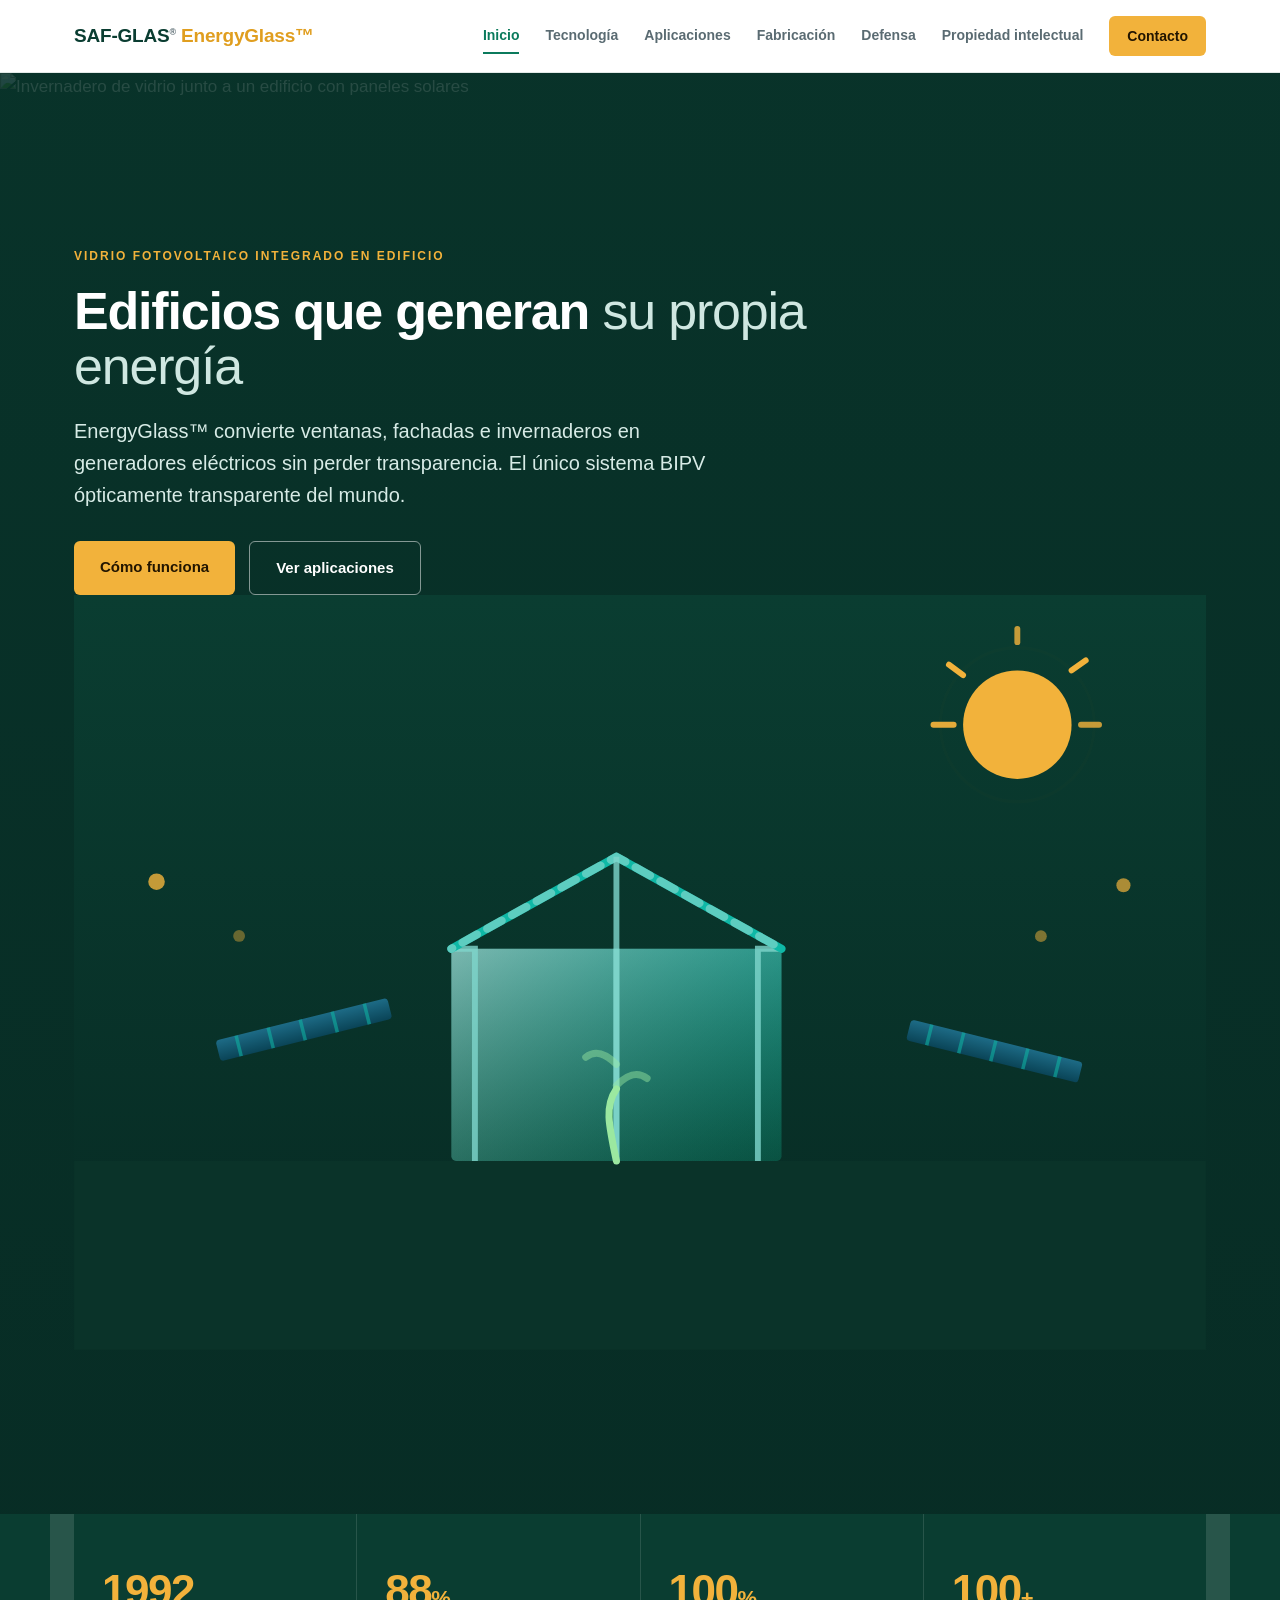
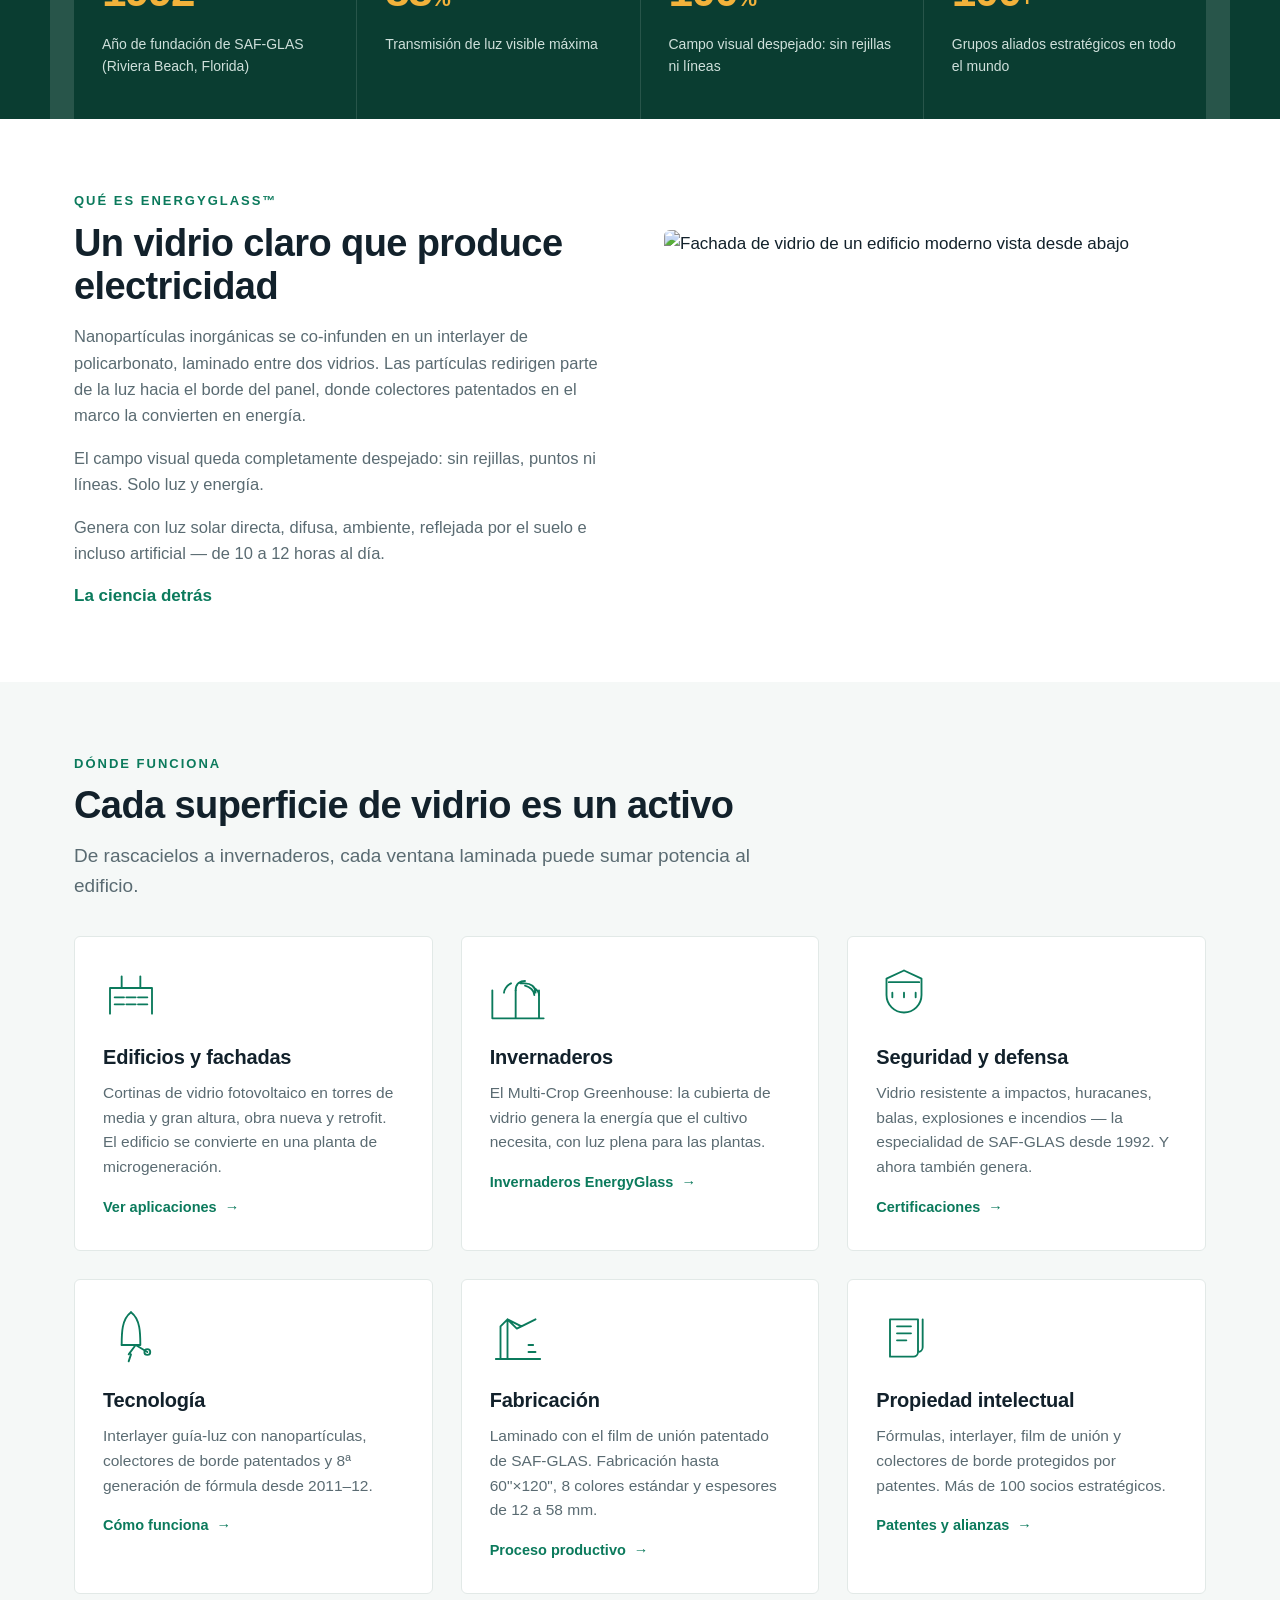
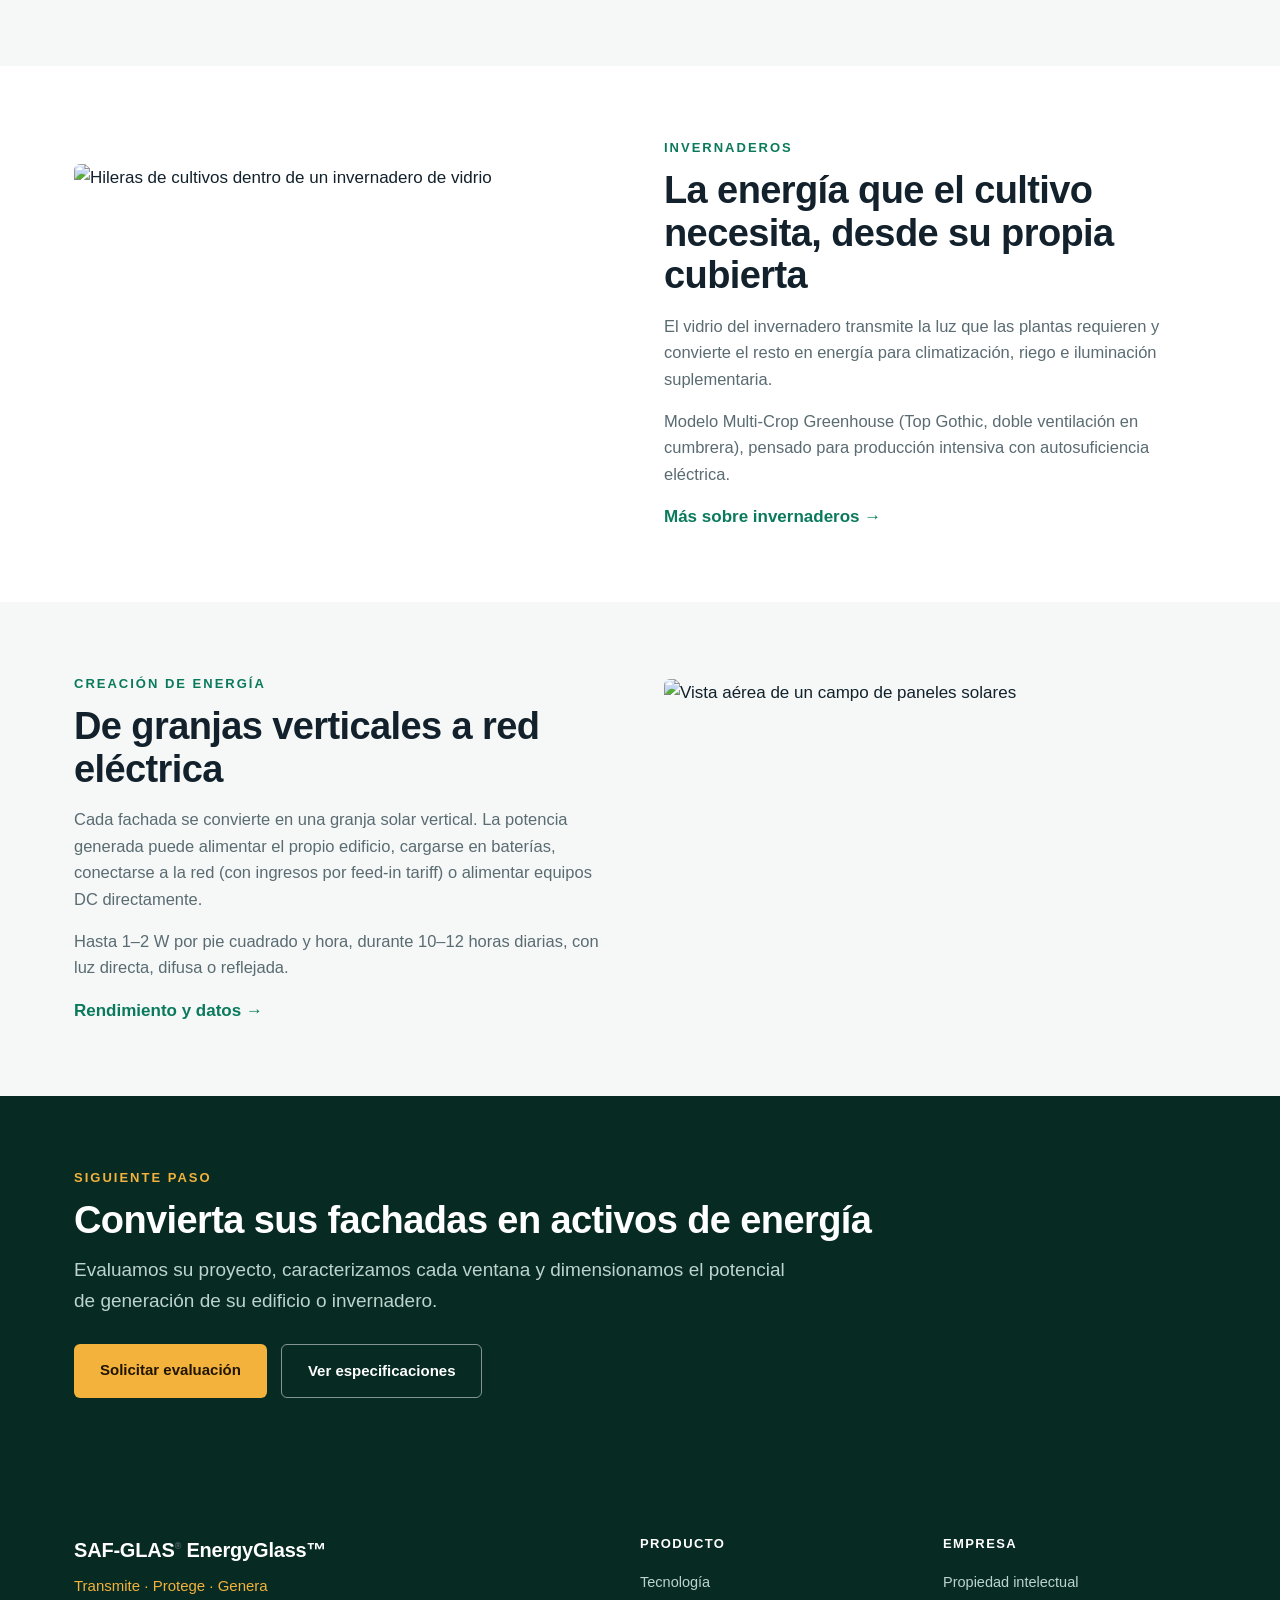
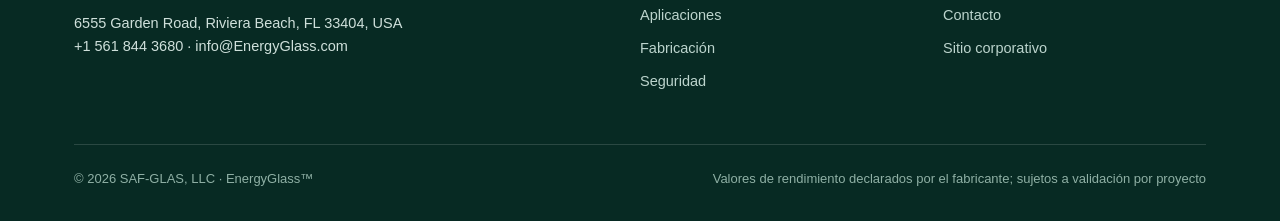
==== commit 8d3be029: "index: animated hero illustration (inline SVG with SMIL) in two-column hero layout" ====
--- a/index.html
+++ b/index.html
@@ -29,12 +29,114 @@
   </div>
   <div class="hero-veil"></div>
   <div class="hero-inner">
-    <span class="eyebrow">Vidrio fotovoltaico integrado en edificio</span>
-    <h1>Edificios que generan <span class="thin">su propia energía</span></h1>
-    <p class="sub">EnergyGlass™ convierte ventanas, fachadas e invernaderos en generadores eléctricos sin perder transparencia. El único sistema BIPV ópticamente transparente del mundo.</p>
-    <div class="btns">
-      <a class="btn amber" href="tecnologia.html">Cómo funciona</a>
-      <a class="btn ghost" href="aplicaciones.html">Ver aplicaciones</a>
+    <div class="hero-grid">
+      <div class="hero-copy">
+        <span class="eyebrow">Vidrio fotovoltaico integrado en edificio</span>
+        <h1>Edificios que generan <span class="thin">su propia energía</span></h1>
+        <p class="sub">EnergyGlass™ convierte ventanas, fachadas e invernaderos en generadores eléctricos sin perder transparencia. El único sistema BIPV ópticamente transparente del mundo.</p>
+        <div class="btns">
+          <a class="btn amber" href="tecnologia.html">Cómo funciona</a>
+          <a class="btn ghost" href="aplicaciones.html">Ver aplicaciones</a>
+        </div>
+      </div>
+      <div class="hero-art">
+        <svg class="hero-svg" xmlns="http://www.w3.org/2000/svg" viewBox="0 0 960 640" fill="none" role="img" aria-label="Invernadero EnergyGlass generando energía con paneles solares">
+  <defs>
+    <linearGradient id="sky" x1="0" y1="0" x2="0" y2="1">
+      <stop offset="0" stop-color="#0a3d31"/>
+      <stop offset="1" stop-color="#072a23"/>
+    </linearGradient>
+    <linearGradient id="glass" x1="0" y1="0" x2="0" y2="1">
+      <stop offset="0" stop-color="#0fb8a6" stop-opacity=".55"/>
+      <stop offset="1" stop-color="#0b7a5c" stop-opacity=".35"/>
+    </linearGradient>
+    <linearGradient id="pane" x1="0" y1="0" x2="1" y2="1">
+      <stop offset="0" stop-color="#ffffff" stop-opacity=".45"/>
+      <stop offset="1" stop-color="#0fb8a6" stop-opacity=".08"/>
+    </linearGradient>
+    <linearGradient id="panel" x1="0" y1="0" x2="0" y2="1">
+      <stop offset="0" stop-color="#1d6b86"/>
+      <stop offset="1" stop-color="#0a4457"/>
+    </linearGradient>
+  </defs>
+  <rect width="960" height="640" fill="url(#sky)"/>
+  <g>
+    <circle cx="800" cy="110" r="46" fill="#f2b23b"/>
+    <circle cx="800" cy="110" r="46" fill="none" stroke="#f2b23b" stroke-opacity=".35" stroke-width="3">
+      <animate attributeName="r" values="46;66;46" dur="3.5s" repeatCount="indefinite"/>
+      <animate attributeName="stroke-opacity" values=".35;0;.35" dur="3.5s" repeatCount="indefinite"/>
+    </circle>
+  </g>
+  <g stroke="#f2b23b" stroke-linecap="round">
+    <line x1="800" y1="40" x2="800" y2="26" stroke-width="5">
+      <animate attributeName="y2" values="26;36;26" dur="1.6s" repeatCount="indefinite"/>
+      <animate attributeName="opacity" values="1;.3;1" dur="1.6s" repeatCount="indefinite"/>
+    </line>
+    <line x1="746" y1="110" x2="728" y2="110" stroke-width="5">
+      <animate attributeName="x2" values="728;738;728" dur="1.9s" repeatCount="indefinite"/>
+      <animate attributeName="opacity" values="1;.3;1" dur="1.9s" repeatCount="indefinite"/>
+    </line>
+    <line x1="854" y1="110" x2="872" y2="110" stroke-width="5">
+      <animate attributeName="x2" values="872;862;872" dur="2.1s" repeatCount="indefinite"/>
+      <animate attributeName="opacity" values="1;.3;1" dur="2.1s" repeatCount="indefinite"/>
+    </line>
+    <line x1="754" y1="68" x2="742" y2="58" stroke-width="5">
+      <animate attributeName="y2" values="58;66;58" dur="1.7s" repeatCount="indefinite"/>
+    </line>
+    <line x1="846" y1="64" x2="858" y2="54" stroke-width="5">
+      <animate attributeName="y2" values="54;62;54" dur="2s" repeatCount="indefinite"/>
+    </line>
+  </g>
+  <path d="M0 480 L960 480 L960 640 L0 640 Z" fill="#0a3329"/>
+  <g>
+    <rect x="320" y="300" width="280" height="180" rx="4" fill="url(#glass)"/>
+    <rect x="320" y="300" width="280" height="180" rx="4" fill="url(#pane)"/>
+    <path d="M320 300 L340 300 L340 480 M460 300 L460 480 M600 300 L580 300 L580 480" stroke="#7fd6cc" stroke-opacity=".8" stroke-width="5"/>
+    <path d="M320 300 L460 222 L600 300" fill="none" stroke="#0fb8a6" stroke-width="7" stroke-linecap="round" stroke-linejoin="round"/>
+    <path d="M320 300 L460 222 L600 300" fill="none" stroke="#7fd6cc" stroke-width="7" stroke-linecap="round" stroke-linejoin="round" stroke-dasharray="14 10" opacity=".7">
+      <animate attributeName="stroke-dashoffset" values="0;-48;0" dur="5s" repeatCount="indefinite"/>
+    </path>
+    <line x1="460" y1="222" x2="460" y2="480" stroke="#7fd6cc" stroke-opacity=".8" stroke-width="5"/>
+  </g>
+  <g stroke="#9be8a0" stroke-width="6" stroke-linecap="round" fill="none">
+    <path d="M460 480 C452 440 448 420 460 396">
+      <animate attributeName="d" values="M460 480 C456 470 456 468 460 480;M460 480 C452 440 448 420 460 396;M460 480 C452 440 448 420 460 396" dur="5s" repeatCount="indefinite"/>
+    </path>
+    <path d="M460 416 C470 406 478 404 486 410" opacity="0">
+      <animate attributeName="opacity" values="0;0;1;1;0" dur="5s" repeatCount="indefinite"/>
+    </path>
+    <path d="M460 398 C450 388 442 386 434 392" opacity="0">
+      <animate attributeName="opacity" values="0;0;1;1;0" dur="5s" repeatCount="indefinite"/>
+    </path>
+  </g>
+  <g transform="translate(120 378) rotate(-14)">
+    <rect x="0" y="0" width="150" height="18" rx="3" fill="url(#panel)"/>
+    <path d="M18 0 L18 18 M46 0 L46 18 M74 0 L74 18 M102 0 L102 18 M130 0 L130 18" stroke="#0fb8a6" stroke-opacity=".55" stroke-width="3"/>
+  </g>
+  <g transform="translate(710 360) rotate(14)">
+    <rect x="0" y="0" width="150" height="18" rx="3" fill="url(#panel)"/>
+    <path d="M18 0 L18 18 M46 0 L46 18 M74 0 L74 18 M102 0 L102 18 M130 0 L130 18" stroke="#0fb8a6" stroke-opacity=".55" stroke-width="3"/>
+  </g>
+  <g fill="#f2b23b">
+    <circle cx="70" cy="340" r="7">
+      <animate attributeName="cy" values="340;220;340" dur="4.5s" repeatCount="indefinite"/>
+      <animate attributeName="opacity" values="0;1;0" dur="4.5s" repeatCount="indefinite"/>
+    </circle>
+    <circle cx="890" cy="330" r="6">
+      <animate attributeName="cy" values="330;210;330" dur="5.2s" repeatCount="indefinite"/>
+      <animate attributeName="opacity" values="0;1;0" dur="5.2s" repeatCount="indefinite"/>
+    </circle>
+    <circle cx="140" cy="330" r="5">
+      <animate attributeName="cy" values="330;230;330" dur="4s" begin="1s" repeatCount="indefinite"/>
+      <animate attributeName="opacity" values="0;1;0" dur="4s" begin="1s" repeatCount="indefinite"/>
+    </circle>
+    <circle cx="820" cy="340" r="5">
+      <animate attributeName="cy" values="340;240;340" dur="4.8s" begin=".6s" repeatCount="indefinite"/>
+      <animate attributeName="opacity" values="0;1;0" dur="4.8s" begin=".6s" repeatCount="indefinite"/>
+    </circle>
+  </g>
+</svg>
+      </div>
     </div>
   </div>
 </section>
--- a/style.css
+++ b/style.css
@@ -34,7 +34,7 @@
 a{color:inherit;text-decoration:none}
 .wrap{max-width:var(--wrap);margin:0 auto;padding:0 24px}
 
-/* ---------- nav ---------- */
+/* ------ nav ------ */
 .nav{
   background:var(--paper);
   border-bottom:1px solid var(--line);
@@ -57,7 +57,7 @@
 }
 .navmenu .cta:hover{background:var(--amber-dk);color:#221500}
 
-/* ---------- hero ---------- */
+/* ------ hero ------ */
 .hero{position:relative;background:var(--green-dk);color:#fff;overflow:hidden}
 .hero-photo{position:absolute;inset:0}
 .hero-photo img{width:100%;height:100%;object-fit:cover;opacity:.28}
@@ -79,7 +79,7 @@
 .btn.ghost{border:1.5px solid rgba(255,255,255,.5);color:#fff}
 .btn.ghost:hover{background:rgba(255,255,255,.12)}
 
-/* ---------- sections ---------- */
+/* ------ sections ------ */
 section{padding:72px 0}
 section.tight{padding:56px 0}
 section.alt{background:var(--paper-t)}
@@ -92,7 +92,7 @@
 h2 + p.lede{font-size:19px;color:var(--ink-soft);max-width:720px}
 h3{font-size:22px;font-weight:700;letter-spacing:-.2px;margin-bottom:8px}
 
-/* ---------- stats band ---------- */
+/* ------ stats band ------ */
 .stats{
   background:var(--green-dk);color:#fff;padding:0;
 }
@@ -102,7 +102,7 @@
 .stat .num small{font-size:22px}
 .stat .lbl{font-size:14px;color:#cfe0db;margin-top:6px}
 
-/* ---------- cards grid ---------- */
+/* ------ cards grid ------ */
 .grid3{display:grid;grid-template-columns:repeat(3,1fr);gap:28px}
 .grid2{display:grid;grid-template-columns:repeat(2,1fr);gap:28px}
 .card{
@@ -117,13 +117,13 @@
 .card .link:after{content:" →";margin-left:4px}
 .card .link:hover{color:var(--amber-dk)}
 
-/* ---------- split media ---------- */
+/* ------ split media ------ */
 .split{display:grid;grid-template-columns:1fr 1fr;gap:48px;align-items:center}
 .split .txt h2{margin-bottom:16px}
 .split .txt p{font-size:16.5px;color:var(--ink-soft);margin-bottom:16px}
 .split img{width:100%;height:340px;object-fit:cover;border-radius:var(--r)}
 
-/* ---------- deep cta band ---------- */
+/* ------ deep cta band ------ */
 .deep h2{color:#fff}
 .deep .kicker{color:var(--amber)}
 .deep p.lede{color:#bcd4cd}
@@ -133,18 +133,18 @@
 .deep .card h3{color:#fff}
 .deep .card .link{color:var(--amber)}
 
-/* ---------- table ---------- */
+/* ------ table ------ */
 .tbl{width:100%;border-collapse:collapse;font-size:15px}
 .tbl th,.tbl td{padding:13px 14px;text-align:left;border-bottom:1px solid var(--line)}
 .tbl th{color:var(--ink-soft);font-weight:700;font-size:13px;text-transform:uppercase;letter-spacing:.6px}
 .tbl td:last-child{font-weight:600}
 
-/* ---------- photo strip ---------- */
+/* ------ photo strip ------ */
 .photos{display:grid;grid-template-columns:repeat(2,1fr);gap:28px}
 .photos figure img{width:100%;height:260px;object-fit:cover;border-radius:var(--r)}
 .photos figcaption{font-size:14px;color:var(--ink-soft);margin-top:10px}
 
-/* ---------- footer ---------- */
+/* ------ footer ------ */
 footer{background:var(--green-deep);color:#cfe0db;padding:64px 0 32px}
 footer .fgrid{display:grid;grid-template-columns:2fr 1fr 1fr;gap:40px;margin-bottom:40px}
 footer h4{color:#fff;font-size:13px;text-transform:uppercase;letter-spacing:1.4px;margin-bottom:16px}
@@ -154,11 +154,44 @@
 footer .tagline{color:var(--amber);margin-top:8px;font-size:15px}
 footer .fbot{display:flex;justify-content:space-between;gap:20px;flex-wrap:wrap;border-top:1px solid rgba(255,255,255,.14);padding-top:24px;font-size:13px;color:#8fb0a5}
 
-/* ---------- reveal on scroll ---------- */
+/* ------ reveal on scroll ------ */
 .reveal{opacity:0;transform:translateY(22px);transition:opacity .6s ease,transform .6s ease}
 .reveal.in-view{opacity:1;transform:none}
 
-/* ---------- responsive ---------- */
+/* === Iconos personalizados (SVG inline) === */
+.ico-svg{
+  width:56px;height:56px;color:var(--green);
+  display:inline-block;vertical-align:middle;flex:0 0 auto;
+}
+.card .ico-svg{width:56px;height:56px;margin-bottom:18px;color:var(--green)}
+.deep .card .ico-svg{color:var(--amber)}
+.icon-chip{
+  width:76px;height:76px;display:flex;align-items:center;justify-content:center;
+  border-radius:16px;background:var(--paper-t);border:1px solid var(--line);
+  margin-bottom:24px;
+}
+.icon-chip .ico-svg{width:42px;height:42px;margin:0}
+.icon-chip.amber{background:var(--amber);border-color:var(--amber)}
+.icon-chip.amber .ico-svg{color:#221500}
+
+/* Animación de dibujo: cada trazo se dibuja al entrar en pantalla,
+   con un fade suave del conjunto y settle final */
+.ico-svg .d{
+  fill:none;
+  stroke-dasharray:200;
+  stroke-dashoffset:200;
+  transition:stroke-dashoffset 1.2s cubic-bezier(.4,0,.2,1);
+}
+.ico-svg .d:nth-of-type(2){transition-delay:.12s}
+.ico-svg .d:nth-of-type(3){transition-delay:.24s}
+.ico-svg .d:nth-of-type(4){transition-delay:.36s}
+.ico-svg.in-view .d{stroke-dashoffset:0}
+
+/* El icono completo aparece con un leve fade mientras se dibuja */
+.ico-svg{opacity:0;transform:scale(.94);transform-origin:center;transition:opacity .4s ease,transform .5s cubic-bezier(.2,.7,.3,1)}
+.ico-svg.in-view{opacity:1;transform:scale(1)}
+
+/* ------ responsive ------ */
 @media(max-width:920px){
   .navmenu{display:none}
   .grid3,.grid2,.split{grid-template-columns:1fr}
@@ -170,5 +203,7 @@
 }
 @media(prefers-reduced-motion:reduce){
   .reveal{opacity:1;transform:none;transition:none}
+  .ico-svg{opacity:1;transform:none;transition:none}
+  .ico-svg .d{stroke-dashoffset:0;transition:none}
   html{scroll-behavior:auto}
-}+}
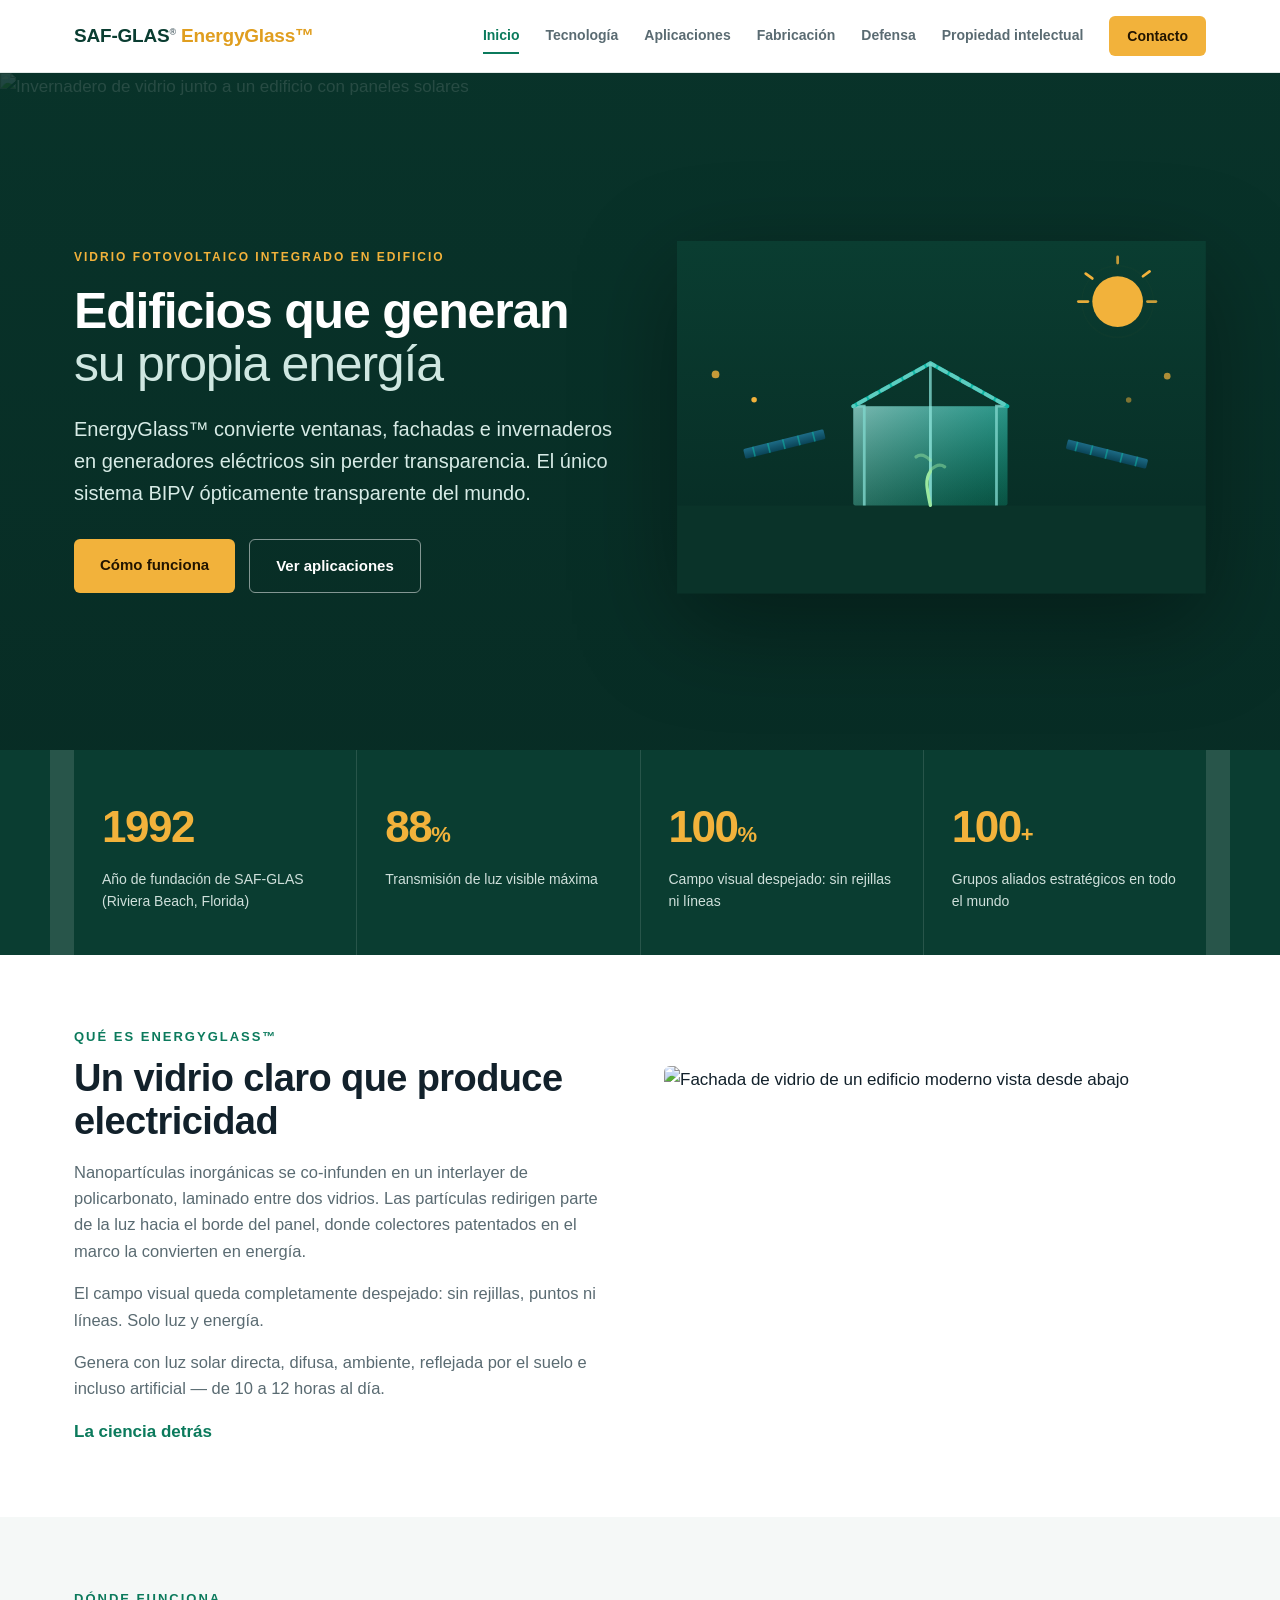
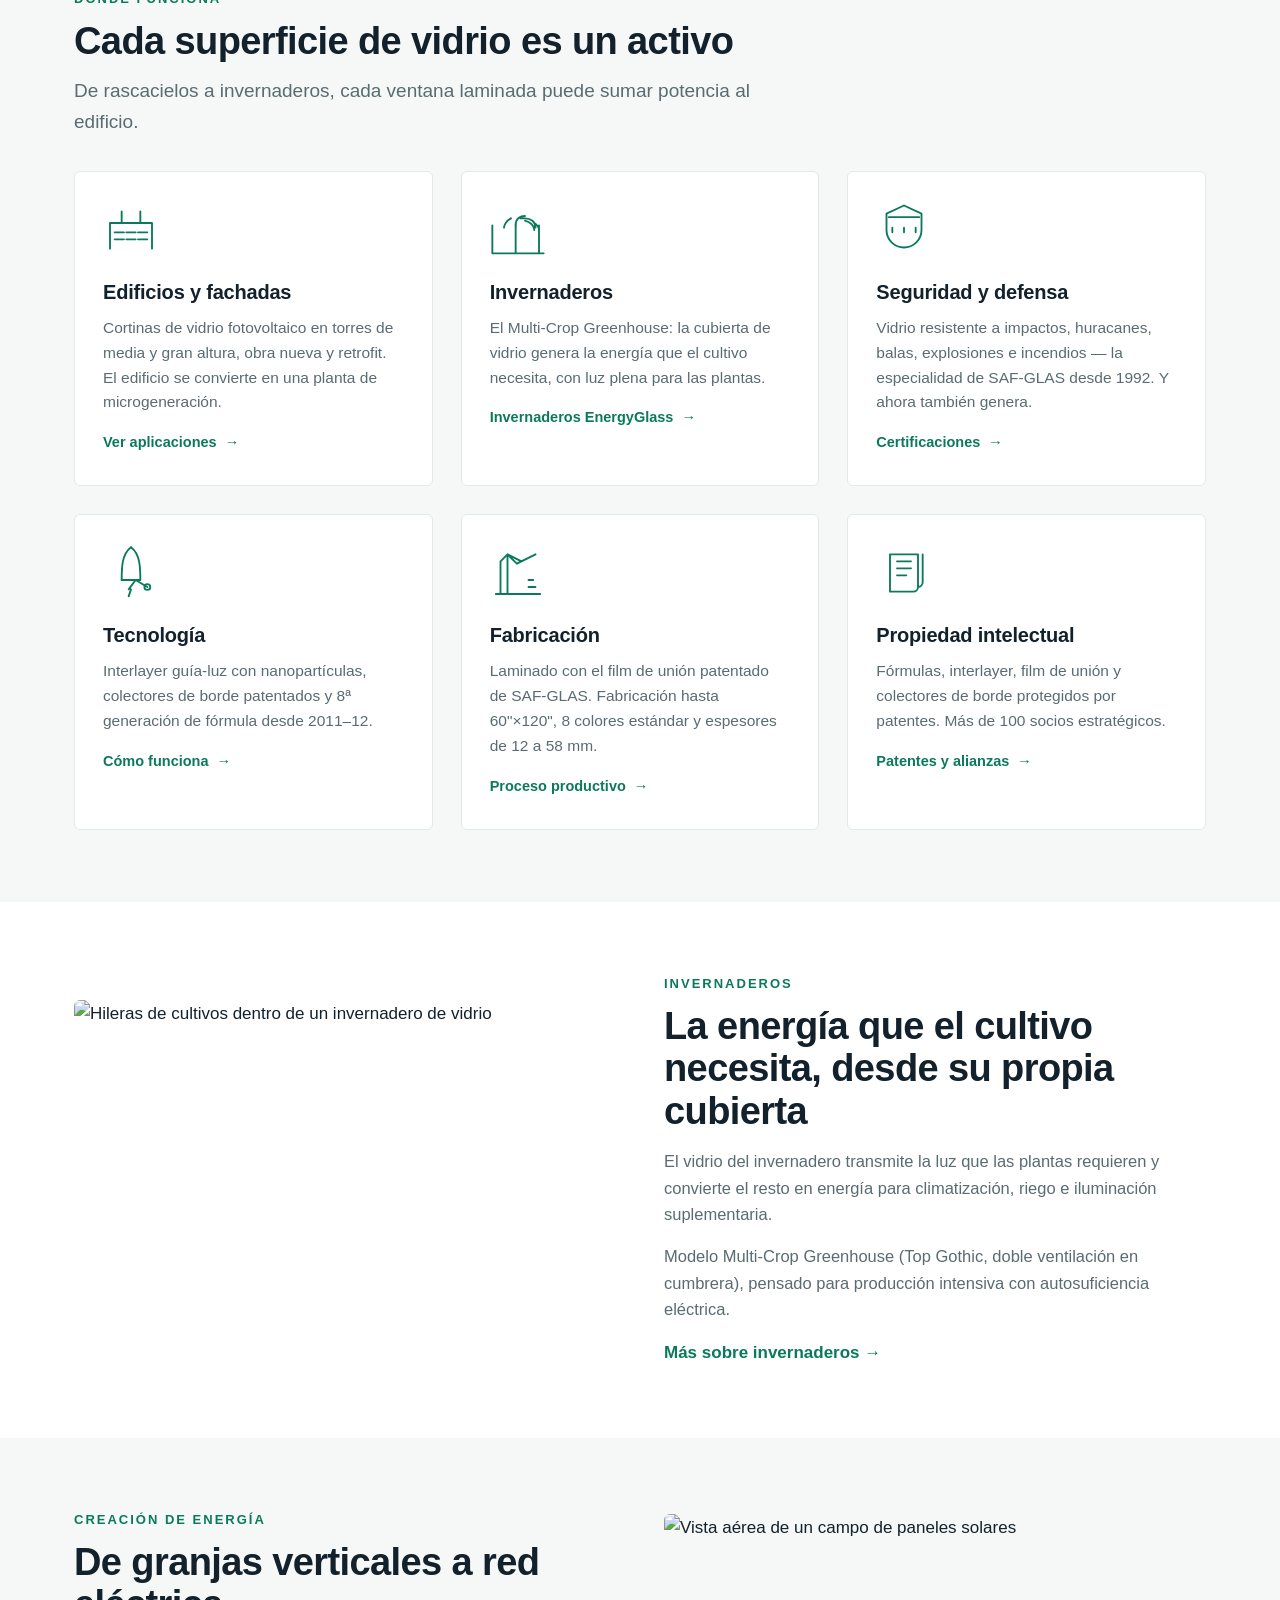
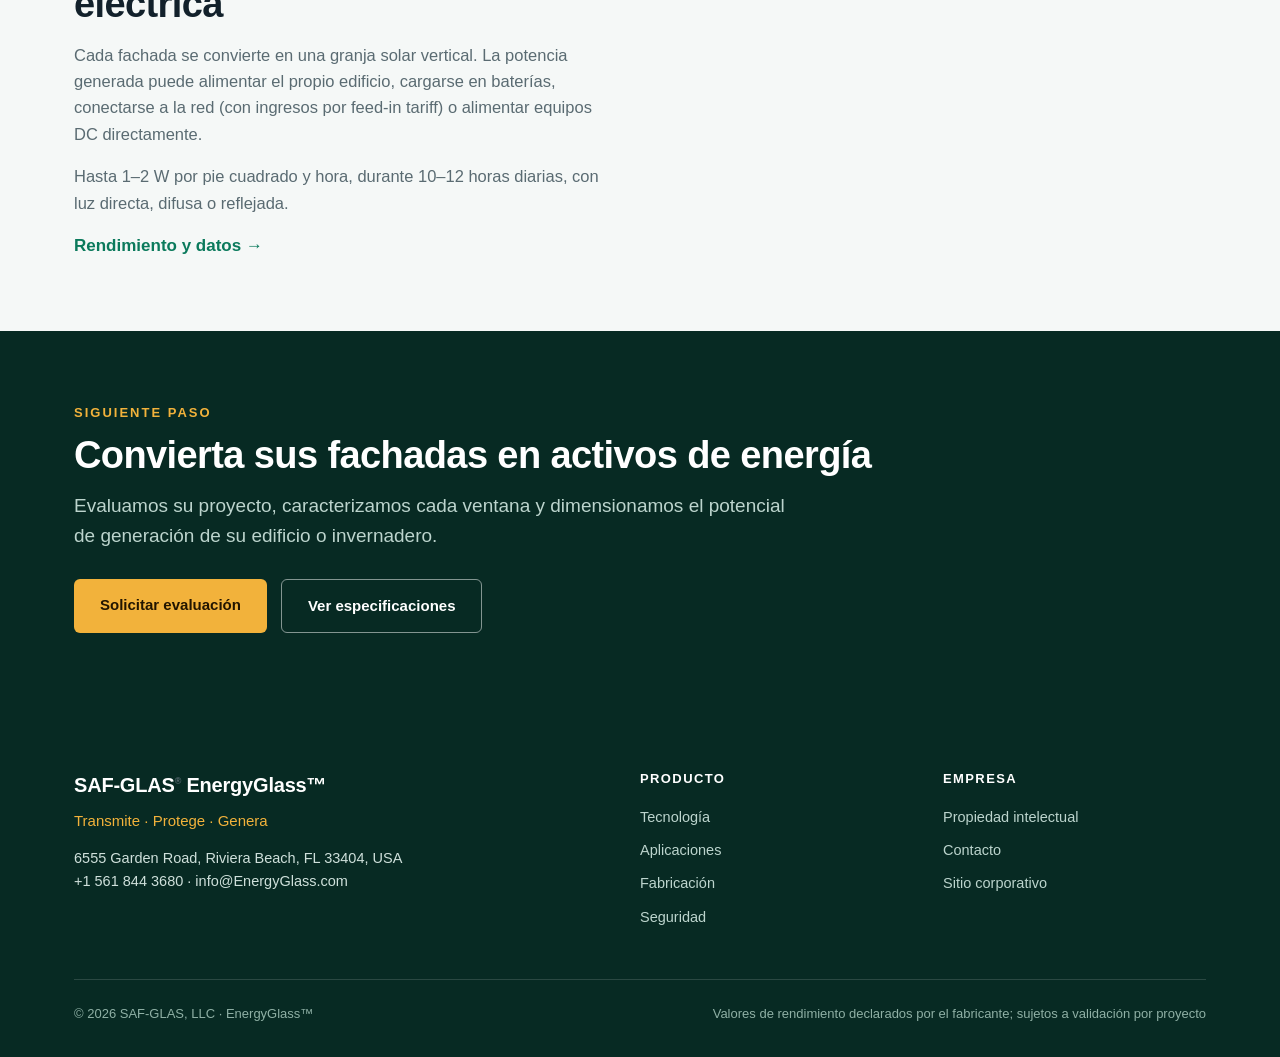
==== commit 29f1946b: "index: freeze SMIL animations under prefers-reduced-motion (pauseAnimations)" ====
--- a/index.html
+++ b/index.html
@@ -283,5 +283,14 @@
   </div>
 </footer>
 <script src="script.js"></script>
+<script>
+/* Congelar animaciones SMIL cuando el usuario prefiere movimiento reducido */
+(function(){
+  if(!window.matchMedia || !matchMedia('(prefers-reduced-motion: reduce)').matches) return;
+  document.querySelectorAll('svg').forEach(function(s){
+    if(s.pauseAnimations){ try{ s.setCurrentTime(2.5); }catch(e){} s.pauseAnimations(); }
+  });
+})();
+</script>
 </body>
 </html>
--- a/style.css
+++ b/style.css
@@ -63,13 +63,19 @@
 .hero-photo img{width:100%;height:100%;object-fit:cover;opacity:.28}
 .hero-veil{position:absolute;inset:0;background:linear-gradient(180deg,rgba(7,42,35,.55),rgba(7,42,35,.85))}
 .hero-inner{position:relative;padding:96px 24px 84px;max-width:var(--wrap);margin:0 auto}
+.hero-grid{
+  display:grid;grid-template-columns:1.05fr 1fr;gap:48px;align-items:center;
+}
+.hero-copy{max-width:640px}
 .eyebrow{
   display:inline-block;font-size:12px;font-weight:700;letter-spacing:2px;
   text-transform:uppercase;color:var(--amber);margin-bottom:18px;
 }
-.hero h1{font-size:52px;line-height:1.05;font-weight:700;letter-spacing:-1.2px;max-width:780px}
+.hero h1{font-size:50px;line-height:1.06;font-weight:700;letter-spacing:-1.2px;max-width:700px}
 .hero h1 .thin{font-weight:400;color:#cfe7e1}
 .hero .sub{font-size:20px;color:#d7ebe6;max-width:640px;margin:22px 0 30px}
+.hero-art{display:flex;align-items:center;justify-content:center}
+.hero-svg{width:100%;height:auto;max-width:560px;filter:drop-shadow(0 30px 50px rgba(0,0,0,.35))}
 .btns{display:flex;gap:14px;flex-wrap:wrap}
 .btn{
   display:inline-block;padding:14px 26px;border-radius:var(--r);font-weight:700;font-size:15px;transition:.2s;
@@ -175,7 +181,7 @@
 .icon-chip.amber .ico-svg{color:#221500}
 
 /* Animación de dibujo: cada trazo se dibuja al entrar en pantalla,
-   con un fade suave del conjunto y settle final */
+   con fade suave del conjunto y settle final */
 .ico-svg .d{
   fill:none;
   stroke-dasharray:200;
@@ -187,13 +193,15 @@
 .ico-svg .d:nth-of-type(4){transition-delay:.36s}
 .ico-svg.in-view .d{stroke-dashoffset:0}
 
-/* El icono completo aparece con un leve fade mientras se dibuja */
 .ico-svg{opacity:0;transform:scale(.94);transform-origin:center;transition:opacity .4s ease,transform .5s cubic-bezier(.2,.7,.3,1)}
 .ico-svg.in-view{opacity:1;transform:scale(1)}
 
 /* ------ responsive ------ */
 @media(max-width:920px){
   .navmenu{display:none}
+  .hero-grid{grid-template-columns:1fr;gap:36px}
+  .hero-art{order:-1}
+  .hero-svg{max-width:420px}
   .grid3,.grid2,.split{grid-template-columns:1fr}
   .stats .wrap{grid-template-columns:repeat(2,1fr)}
   .photos{grid-template-columns:1fr}
@@ -205,5 +213,6 @@
   .reveal{opacity:1;transform:none;transition:none}
   .ico-svg{opacity:1;transform:none;transition:none}
   .ico-svg .d{stroke-dashoffset:0;transition:none}
+  .hero-svg *{animation:none}
   html{scroll-behavior:auto}
 }
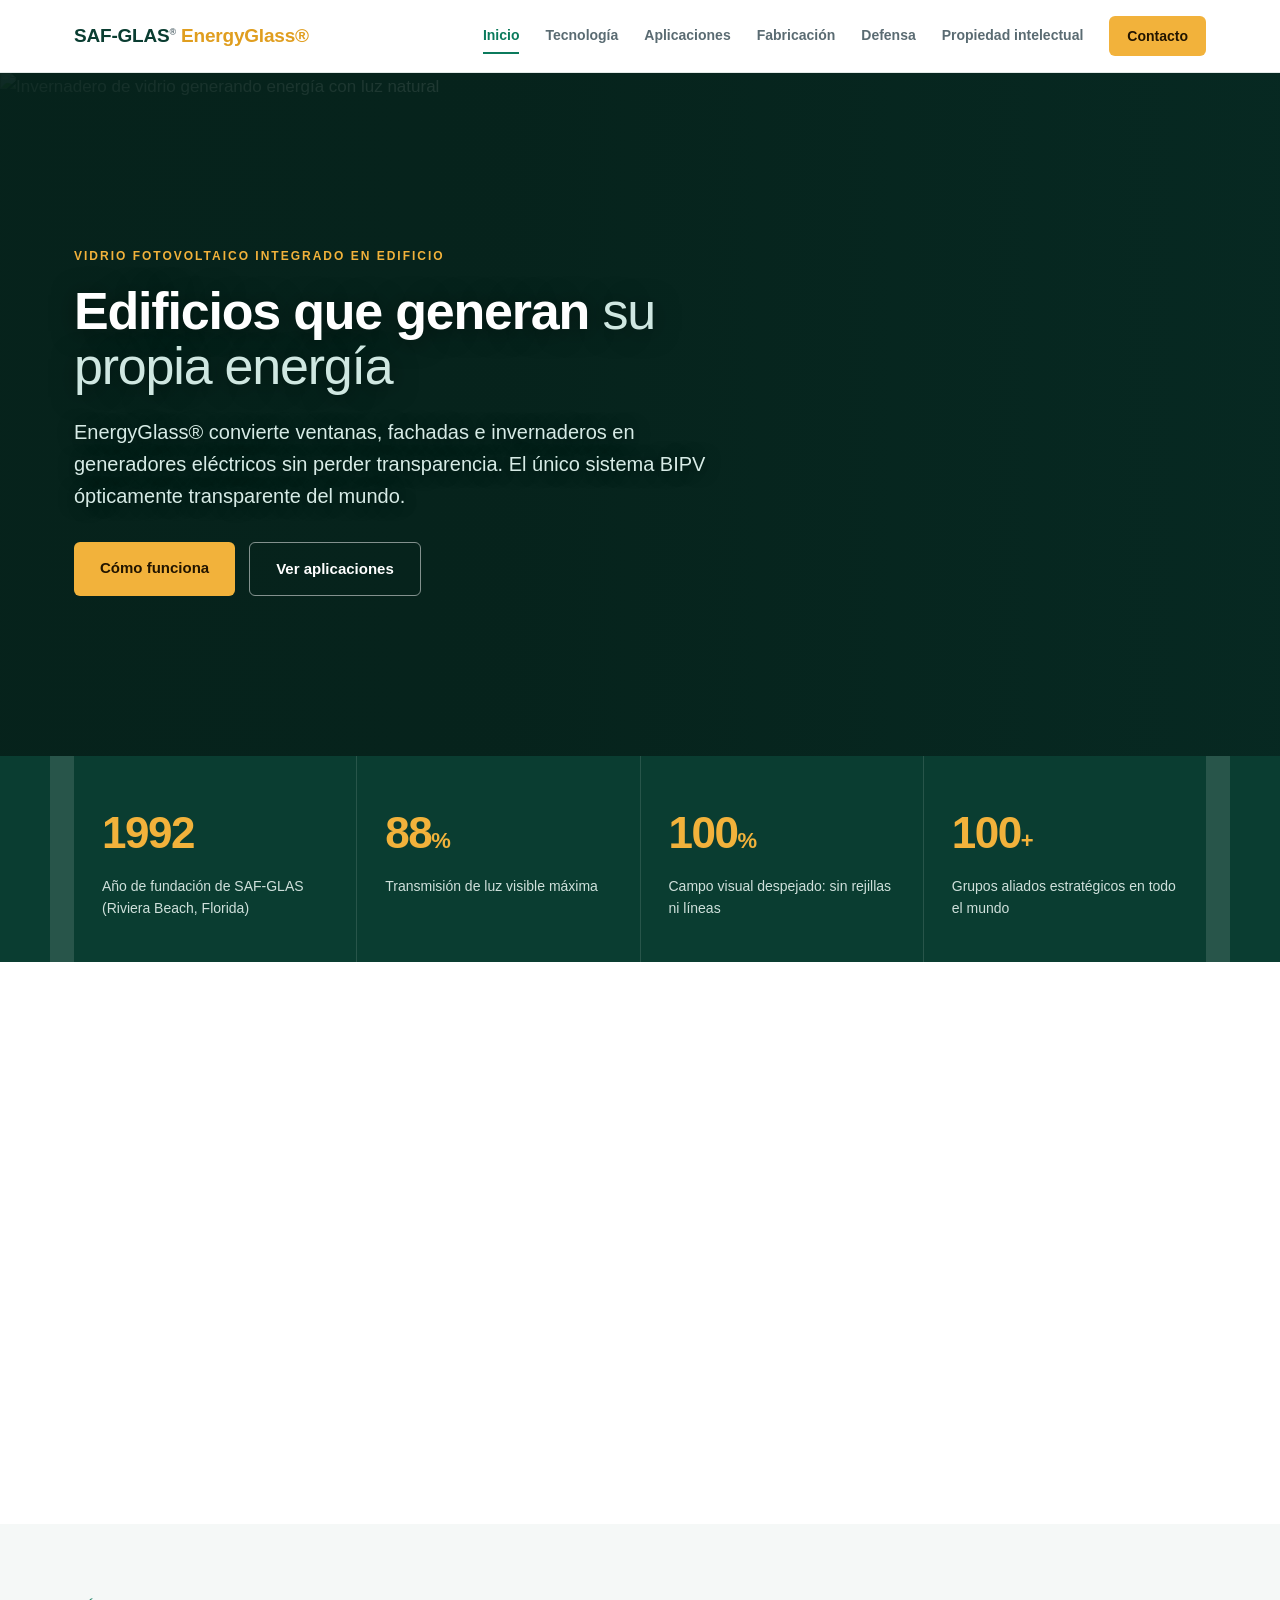
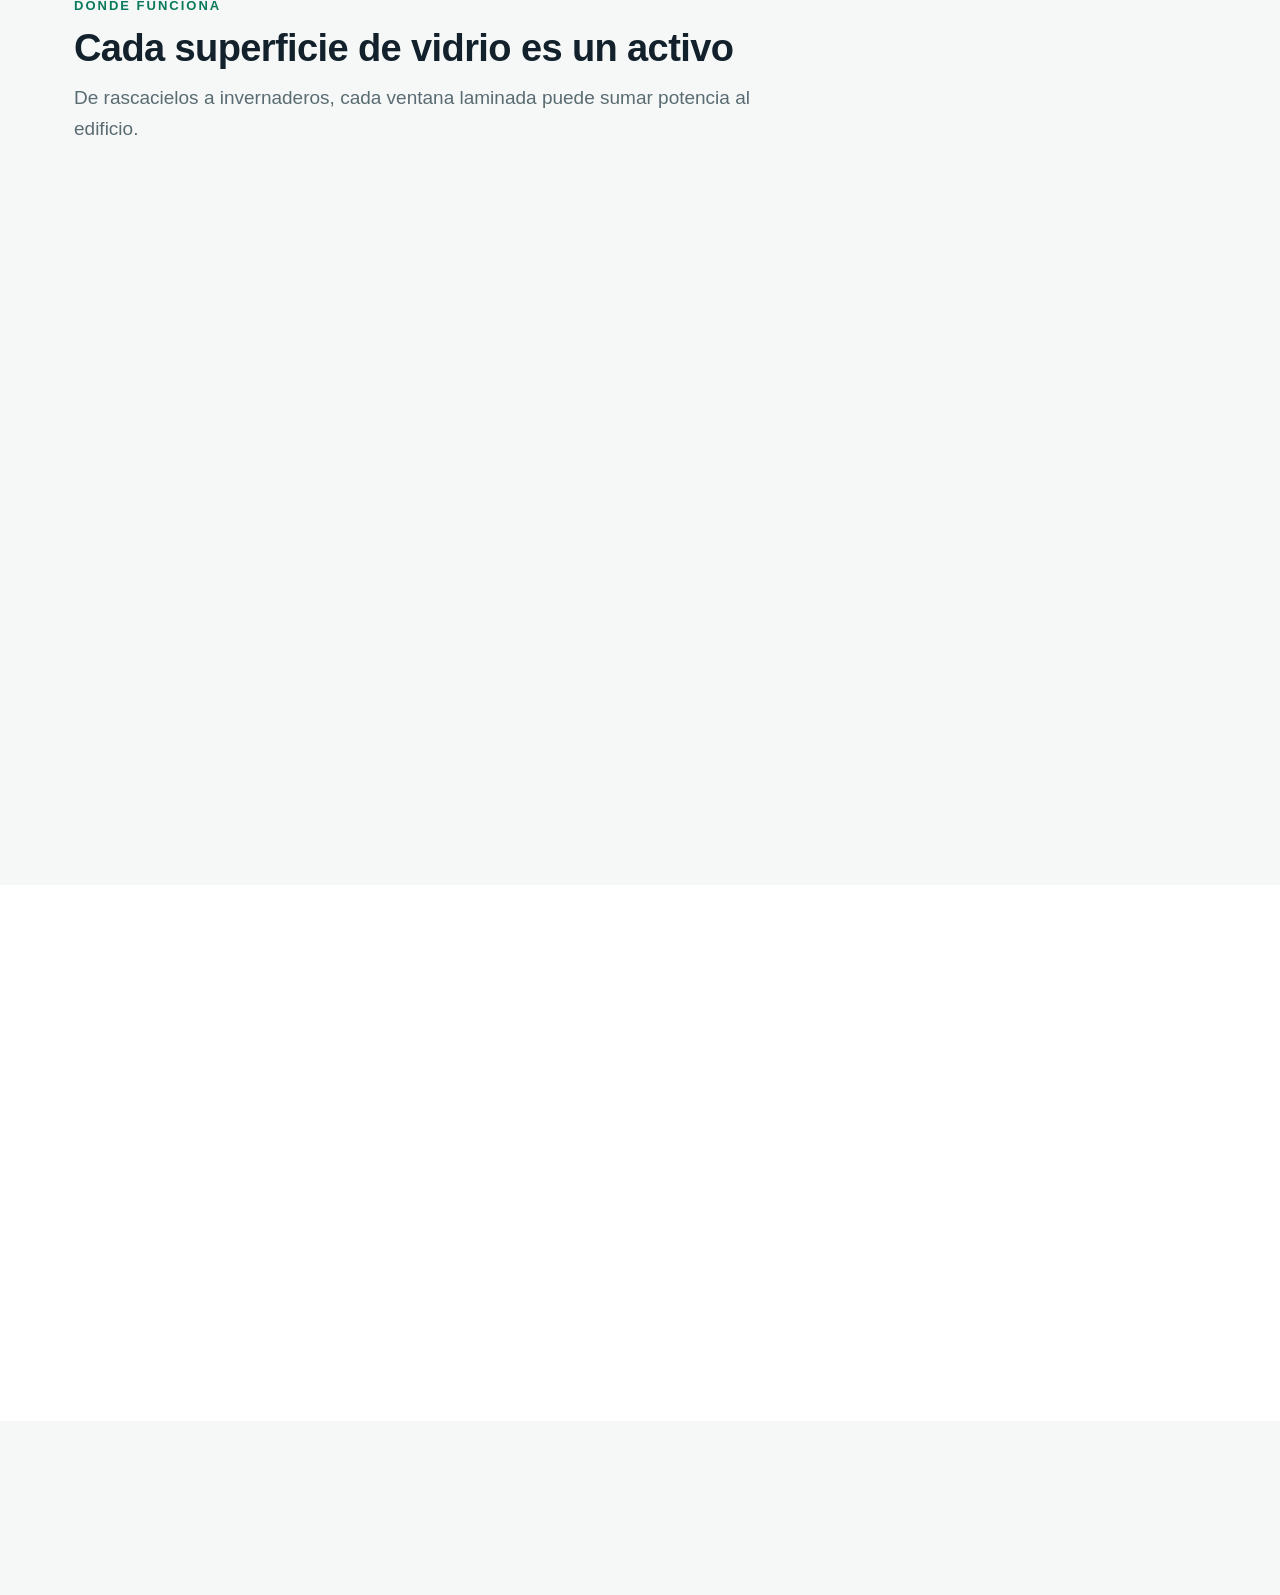
==== commit fd0ac8bb: "Reemplazar foto del hero por invernadero moderno de vidrio (real)" ====
--- a/index.html
+++ b/index.html
@@ -3,14 +3,14 @@
 <head>
 <meta charset="UTF-8">
 <meta name="viewport" content="width=device-width, initial-scale=1.0">
-<title>EnergyGlass™ · Vidrio generador de energía · SAF-GLAS</title>
-<meta name="description" content="EnergyGlass™ de SAF-GLAS: el único sistema de ventana fotovoltaico integrado en edificio (BIPV) ópticamente transparente. Edificios e invernaderos que generan energía con luz natural.">
+<title>EnergyGlass® · Vidrio generador de energía · SAF-GLAS</title>
+<meta name="description" content="EnergyGlass® de SAF-GLAS: el único sistema de ventana fotovoltaico integrado en edificio (BIPV) ópticamente transparente. Edificios e invernaderos que generan energía con luz natural.">
 <link rel="stylesheet" href="style.css">
 </head>
 <body>
 <header class="nav">
   <div class="wrap">
-    <a class="brand" href="index.html">SAF-GLAS<sup class="tm">®</sup> <em>EnergyGlass™</em></a>
+    <a class="brand" href="index.html">SAF-GLAS<sup class="tm">®</sup> <em>EnergyGlass®</em></a>
     <nav class="navmenu">
       <a class="on" href="index.html">Inicio</a>
       <a href="tecnologia.html">Tecnología</a>
@@ -25,7 +25,7 @@
 
 <section class="hero">
   <div class="hero-photo">
-    <img src="https://images.unsplash.com/photo-1758646652209-a7392490ba72?w=1800&q=80&auto=format&fit=crop" alt="Invernadero de vidrio junto a un edificio con paneles solares" loading="eager">
+    <img src="https://images.unsplash.com/photo-1649600584742-c78966e0464e?w=1800&q=80&auto=format&fit=crop" alt="Invernadero de vidrio generando energía con luz natural" loading="eager">
   </div>
   <div class="hero-veil"></div>
   <div class="hero-inner">
@@ -33,7 +33,7 @@
       <div class="hero-copy">
         <span class="eyebrow">Vidrio fotovoltaico integrado en edificio</span>
         <h1>Edificios que generan <span class="thin">su propia energía</span></h1>
-        <p class="sub">EnergyGlass™ convierte ventanas, fachadas e invernaderos en generadores eléctricos sin perder transparencia. El único sistema BIPV ópticamente transparente del mundo.</p>
+        <p class="sub">EnergyGlass® convierte ventanas, fachadas e invernaderos en generadores eléctricos sin perder transparencia. El único sistema BIPV ópticamente transparente del mundo.</p>
         <div class="btns">
           <a class="btn amber" href="tecnologia.html">Cómo funciona</a>
           <a class="btn ghost" href="aplicaciones.html">Ver aplicaciones</a>
@@ -154,14 +154,14 @@
   <div class="wrap">
     <div class="split">
       <div class="txt reveal">
-        <span class="kicker">Qué es EnergyGlass™</span>
+        <span class="kicker">Qué es EnergyGlass®</span>
         <h2>Un vidrio claro que produce electricidad</h2>
         <p>Nanopartículas inorgánicas se co-infunden en un interlayer de policarbonato, laminado entre dos vidrios. Las partículas redirigen parte de la luz hacia el borde del panel, donde colectores patentados en el marco la convierten en energía.</p>
         <p>El campo visual queda completamente despejado: sin rejillas, puntos ni líneas. Solo luz y energía.</p>
         <p>Genera con luz solar directa, difusa, ambiente, reflejada por el suelo e incluso artificial — de 10 a 12 horas al día.</p>
         <a class="card-link link" href="tecnologia.html" style="color:var(--green);font-weight:700">La ciencia detrás</a>
       </div>
-      <img class="reveal" src="https://images.unsplash.com/photo-1511818966892-d7d671e672a2?w=1400&q=80&auto=format&fit=crop" alt="Fachada de vidrio de un edificio moderno vista desde abajo" loading="lazy">
+      <img class="reveal" src="https://images.unsplash.com/photo-1511818966892-d7d671e672a?w=1400&q=80&auto=format&fit=crop" alt="Fachada de vidrio de un edificio moderno vista desde abajo" loading="lazy">
     </div>
   </div>
 </section>
@@ -175,7 +175,7 @@
       <a class="card reveal" href="aplicaciones.html">
         <span class="ico">🏢</span>
         <h3>Edificios y fachadas</h3>
-        <p>Cortinas de vidrio fotovoltaico en torres de media y gran altura, obra nueva y retrofit. El edificio se convierte en una planta de microgeneración.</p>
+        <p>Corinas de vidrio fotovoltaico en torres de media y gran altura, obra nueva y retrofit. El edificio se convierte en una planta de microgeneración.</p>
         <span class="link">Ver aplicaciones</span>
       </a>
       <a class="card reveal" href="aplicaciones.html">
@@ -199,11 +199,11 @@
       <a class="card reveal" href="fabricacion.html">
         <span class="ico">🏭</span>
         <h3>Fabricación</h3>
-        <p>Laminado con el film de unión patentado de SAF-GLAS. Fabricación hasta 60"×120", 8 colores estándar y espesores de 12 a 58 mm.</p>
+        <p>Laminado con el film de unión patentado de SAF-GLAS. Fabricación hasta 60″×120″, 8 colores estándar y espesores de 12 a 58 mm.</p>
         <span class="link">Proceso productivo</span>
       </a>
       <a class="card reveal" href="ip.html">
-        <span class="ico">📜</span>
+        <span class="ico">🔒</span>
         <h3>Propiedad intelectual</h3>
         <p>Fórmulas, interlayer, film de unión y colectores de borde protegidos por patentes. Más de 100 socios estratégicos.</p>
         <span class="link">Patentes y alianzas</span>
@@ -215,7 +215,7 @@
 <section>
   <div class="wrap">
     <div class="split">
-      <img class="reveal" src="https://images.unsplash.com/photo-1777144408271-885cabee26cd?w=1400&q=80&auto=format&fit=crop" alt="Hileras de cultivos dentro de un invernadero de vidrio" loading="lazy">
+      <img class="reveal" src="https://images.unsplash.com/photo-1777144408271-885cabe26cd?w=1400&q=80&auto=format&fit=crop" alt="Hileras de cultivos dentro de un invernadero de vidrio" loading="lazy">
       <div class="txt reveal">
         <span class="kicker">Invernaderos</span>
         <h2>La energía que el cultivo necesita, desde su propia cubierta</h2>
@@ -231,66 +231,4 @@
   <div class="wrap">
     <div class="split">
       <div class="txt reveal">
-        <span class="kicker">Creación de energía</span>
-        <h2>De granjas verticales a red eléctrica</h2>
-        <p>Cada fachada se convierte en una granja solar vertical. La potencia generada puede alimentar el propio edificio, cargarse en baterías, conectarse a la red (con ingresos por feed-in tariff) o alimentar equipos DC directamente.</p>
-        <p>Hasta 1–2 W por pie cuadrado y hora, durante 10–12 horas diarias, con luz directa, difusa o reflejada.</p>
-        <a href="tecnologia.html" style="color:var(--green);font-weight:700">Rendimiento y datos →</a>
-      </div>
-      <img class="reveal" src="https://images.unsplash.com/photo-1497435334941-8c899ee9e8e9?w=1400&q=80&auto=format&fit=crop" alt="Vista aérea de un campo de paneles solares" loading="lazy">
-    </div>
-  </div>
-</section>
-
-<section class="deep">
-  <div class="wrap">
-    <span class="kicker">Siguiente paso</span>
-    <h2>Convierta sus fachadas en activos de energía</h2>
-    <p class="lede">Evaluamos su proyecto, caracterizamos cada ventana y dimensionamos el potencial de generación de su edificio o invernadero.</p>
-    <div class="btns" style="margin-top:28px">
-      <a class="btn amber" href="contacto.html">Solicitar evaluación</a>
-      <a class="btn ghost" href="tecnologia.html">Ver especificaciones</a>
-    </div>
-  </div>
-</section>
-
-<footer>
-  <div class="wrap">
-    <div class="fgrid">
-      <div>
-        <div class="brand">SAF-GLAS<sup class="tm">®</sup> EnergyGlass™</div>
-        <div class="tagline">Transmite · Protege · Genera</div>
-        <p style="font-size:14.5px;margin-top:14px">6555 Garden Road, Riviera Beach, FL 33404, USA<br>+1 561 844 3680 · info@EnergyGlass.com</p>
-      </div>
-      <div>
-        <h4>Producto</h4>
-        <a href="tecnologia.html">Tecnología</a>
-        <a href="aplicaciones.html">Aplicaciones</a>
-        <a href="fabricacion.html">Fabricación</a>
-        <a href="defensa.html">Seguridad</a>
-      </div>
-      <div>
-        <h4>Empresa</h4>
-        <a href="ip.html">Propiedad intelectual</a>
-        <a href="contacto.html">Contacto</a>
-        <a href="https://www.saf-glas.com/egl/">Sitio corporativo</a>
-      </div>
-    </div>
-    <div class="fbot">
-      <span>© 2026 SAF-GLAS, LLC · EnergyGlass™</span>
-      <span>Valores de rendimiento declarados por el fabricante; sujetos a validación por proyecto</span>
-    </div>
-  </div>
-</footer>
-<script src="script.js"></script>
-<script>
-/* Congelar animaciones SMIL cuando el usuario prefiere movimiento reducido */
-(function(){
-  if(!window.matchMedia || !matchMedia('(prefers-reduced-motion: reduce)').matches) return;
-  document.querySelectorAll('svg').forEach(function(s){
-    if(s.pauseAnimations){ try{ s.setCurrentTime(2.5); }catch(e){} s.pauseAnimations(); }
-  });
-})();
-</script>
-</body>
-</html>
+        <span class="kicker">Creación de energía</span>
--- a/style.css
+++ b/style.css
@@ -1,19 +1,19 @@
 /* ============================================================
-   EnergyGlass — SAF-GLAS · corporate redesign (estilo PwC)
-   Paleta: verde vidrio / teal + ámbar solar + neutros claros
+   EnergyGlass™ — SAF-GLAS redesign (PwC style)
+   Palette: glass green / teal + solar amber + light neutrals
    ============================================================ */
 :root{
-  --green:#0b7a5c;          /* verde vidrio principal */
-  --green-dk:#0a3d31;        /* verde oscuro (secciones) */
-  --green-deep:#072a23;      /* footer / casi-negro */
-  --teal:#0fb8a6;            /* acento agua */
-  --amber:#f2b23b;           /* ámbar / sol */
+  --green:#0b7a5c;           /* glass green principal */
+  --green-dk:#0a3d31;        /* dark green (sections) */
+  --green-deep:#072a23;      /* footer / near-black */
+  --teal:#0fb8a6;            /* aqua accent */
+  --amber:#f2b23b;           /* amber / sun */
   --amber-dk:#e09e1f;
-  --ink:#12212b;             /* texto */
-  --ink-soft:#5a6b72;        /* texto secundario */
-  --paper:#ffffff;           /* fondo blanco */
-  --paper-t:#f5f8f7;         /* gris verdoso claro */
-  --line:#e2e9e7;            /* bordes */
+  --ink:#12212b;             /* text */
+  --ink-soft:#5a6b72;        /* secondary text */
+  --paper:#ffffff;           /* white bg */
+  --paper-t:#f5f8f7;         /* light greenish gray */
+  --line:#e2e9e7;            /* borders */
   --font:'Helvetica Neue',Arial,'Segoe UI',Roboto,sans-serif;
   --serif:Georgia,'Times New Roman',serif;
   --wrap:1180px;
@@ -34,7 +34,7 @@
 a{color:inherit;text-decoration:none}
 .wrap{max-width:var(--wrap);margin:0 auto;padding:0 24px}
 
-/* ------ nav ------ */
+/* ---- nav ---- */
 .nav{
   background:var(--paper);
   border-bottom:1px solid var(--line);
@@ -57,35 +57,34 @@
 }
 .navmenu .cta:hover{background:var(--amber-dk);color:#221500}
 
-/* ------ hero ------ */
-.hero{position:relative;background:var(--green-dk);color:#fff;overflow:hidden}
+/* ---- hero ---- */
+.hero{position:relative;background:var(--green-deep);color:#fff;overflow:hidden}
 .hero-photo{position:absolute;inset:0}
-.hero-photo img{width:100%;height:100%;object-fit:cover;opacity:.28}
-.hero-veil{position:absolute;inset:0;background:linear-gradient(180deg,rgba(7,42,35,.55),rgba(7,42,35,.85))}
-.hero-inner{position:relative;padding:96px 24px 84px;max-width:var(--wrap);margin:0 auto}
-.hero-grid{
-  display:grid;grid-template-columns:1.05fr 1fr;gap:48px;align-items:center;
-}
-.hero-copy{max-width:640px}
+.hero-photo img{width:100%;height:100%;object-fit:cover;object-position:center;opacity:.78}
+.hero-veil{position:absolute;inset:0;background:linear-gradient(90deg,rgba(6,34,27,.94) 0%,rgba(6,34,27,.86) 40%,rgba(6,34,27,.52) 68%,rgba(6,34,27,.16) 100%)}
+.hero-inner{position:relative;padding:96px 24px 88px;max-width:var(--wrap);margin:0 auto}
+.hero-grid{display:grid;grid-template-columns:1fr;gap:0;align-items:center}
+.hero-copy{max-width:660px}
 .eyebrow{
   display:inline-block;font-size:12px;font-weight:700;letter-spacing:2px;
   text-transform:uppercase;color:var(--amber);margin-bottom:18px;
 }
-.hero h1{font-size:50px;line-height:1.06;font-weight:700;letter-spacing:-1.2px;max-width:700px}
+.hero h1{font-size:52px;line-height:1.06;font-weight:700;letter-spacing:-1.2px;max-width:720px;text-shadow:0 2px 24px rgba(0,0,0,.5)}
 .hero h1 .thin{font-weight:400;color:#cfe7e1}
-.hero .sub{font-size:20px;color:#d7ebe6;max-width:640px;margin:22px 0 30px}
-.hero-art{display:flex;align-items:center;justify-content:center}
+.hero .sub{font-size:20px;color:#d7ebe6;max-width:640px;margin:22px 0 30px;text-shadow:0 1px 16px rgba(0,0,0,.55)}
+.hero-art{display:none}
 .hero-svg{width:100%;height:auto;max-width:560px;filter:drop-shadow(0 30px 50px rgba(0,0,0,.35))}
 .btns{display:flex;gap:14px;flex-wrap:wrap}
 .btn{
-  display:inline-block;padding:14px 26px;border-radius:var(--r);font-weight:700;font-size:15px;transition:.2s;
+  display:inline-block;padding:14px 26px;border-radius:var(--r);font-weight:700;
+  font-size:15px;transition:.2s;
 }
 .btn.amber{background:var(--amber);color:#221500}
 .btn.amber:hover{background:var(--amber-dk)}
 .btn.ghost{border:1.5px solid rgba(255,255,255,.5);color:#fff}
 .btn.ghost:hover{background:rgba(255,255,255,.12)}
 
-/* ------ sections ------ */
+/* ---- sections ---- */
 section{padding:72px 0}
 section.tight{padding:56px 0}
 section.alt{background:var(--paper-t)}
@@ -98,7 +97,7 @@
 h2 + p.lede{font-size:19px;color:var(--ink-soft);max-width:720px}
 h3{font-size:22px;font-weight:700;letter-spacing:-.2px;margin-bottom:8px}
 
-/* ------ stats band ------ */
+/* ---- stats band ---- */
 .stats{
   background:var(--green-dk);color:#fff;padding:0;
 }
@@ -108,7 +107,7 @@
 .stat .num small{font-size:22px}
 .stat .lbl{font-size:14px;color:#cfe0db;margin-top:6px}
 
-/* ------ cards grid ------ */
+/* ---- cards grid ---- */
 .grid3{display:grid;grid-template-columns:repeat(3,1fr);gap:28px}
 .grid2{display:grid;grid-template-columns:repeat(2,1fr);gap:28px}
 .card{
@@ -123,13 +122,13 @@
 .card .link:after{content:" →";margin-left:4px}
 .card .link:hover{color:var(--amber-dk)}
 
-/* ------ split media ------ */
+/* ---- split media ---- */
 .split{display:grid;grid-template-columns:1fr 1fr;gap:48px;align-items:center}
 .split .txt h2{margin-bottom:16px}
 .split .txt p{font-size:16.5px;color:var(--ink-soft);margin-bottom:16px}
 .split img{width:100%;height:340px;object-fit:cover;border-radius:var(--r)}
 
-/* ------ deep cta band ------ */
+/* ---- deep cta band ---- */
 .deep h2{color:#fff}
 .deep .kicker{color:var(--amber)}
 .deep p.lede{color:#bcd4cd}
@@ -139,18 +138,18 @@
 .deep .card h3{color:#fff}
 .deep .card .link{color:var(--amber)}
 
-/* ------ table ------ */
+/* ---- table ---- */
 .tbl{width:100%;border-collapse:collapse;font-size:15px}
 .tbl th,.tbl td{padding:13px 14px;text-align:left;border-bottom:1px solid var(--line)}
 .tbl th{color:var(--ink-soft);font-weight:700;font-size:13px;text-transform:uppercase;letter-spacing:.6px}
 .tbl td:last-child{font-weight:600}
 
-/* ------ photo strip ------ */
+/* ---- photo strip ---- */
 .photos{display:grid;grid-template-columns:repeat(2,1fr);gap:28px}
 .photos figure img{width:100%;height:260px;object-fit:cover;border-radius:var(--r)}
 .photos figcaption{font-size:14px;color:var(--ink-soft);margin-top:10px}
 
-/* ------ footer ------ */
+/* ---- footer ---- */
 footer{background:var(--green-deep);color:#cfe0db;padding:64px 0 32px}
 footer .fgrid{display:grid;grid-template-columns:2fr 1fr 1fr;gap:40px;margin-bottom:40px}
 footer h4{color:#fff;font-size:13px;text-transform:uppercase;letter-spacing:1.4px;margin-bottom:16px}
@@ -160,11 +159,11 @@
 footer .tagline{color:var(--amber);margin-top:8px;font-size:15px}
 footer .fbot{display:flex;justify-content:space-between;gap:20px;flex-wrap:wrap;border-top:1px solid rgba(255,255,255,.14);padding-top:24px;font-size:13px;color:#8fb0a5}
 
-/* ------ reveal on scroll ------ */
+/* ---- reveal on scroll ---- */
 .reveal{opacity:0;transform:translateY(22px);transition:opacity .6s ease,transform .6s ease}
 .reveal.in-view{opacity:1;transform:none}
 
-/* === Iconos personalizados (SVG inline) === */
+/* === Inline SVG icons === */
 .ico-svg{
   width:56px;height:56px;color:var(--green);
   display:inline-block;vertical-align:middle;flex:0 0 auto;
@@ -180,8 +179,7 @@
 .icon-chip.amber{background:var(--amber);border-color:var(--amber)}
 .icon-chip.amber .ico-svg{color:#221500}
 
-/* Animación de dibujo: cada trazo se dibuja al entrar en pantalla,
-   con fade suave del conjunto y settle final */
+/* Animated drawing: strokes draw on enter, with soft fade + settle */
 .ico-svg .d{
   fill:none;
   stroke-dasharray:200;
@@ -196,12 +194,13 @@
 .ico-svg{opacity:0;transform:scale(.94);transform-origin:center;transition:opacity .4s ease,transform .5s cubic-bezier(.2,.7,.3,1)}
 .ico-svg.in-view{opacity:1;transform:scale(1)}
 
-/* ------ responsive ------ */
+/* ---- responsive ---- */
 @media(max-width:920px){
   .navmenu{display:none}
-  .hero-grid{grid-template-columns:1fr;gap:36px}
-  .hero-art{order:-1}
+  .hero-grid{grid-template-columns:1fr;gap:0}
+  .hero-art{display:none}
   .hero-svg{max-width:420px}
+  .hero-veil{background:linear-gradient(180deg,rgba(6,34,27,.72) 0%,rgba(6,34,27,.88) 100%)}
   .grid3,.grid2,.split{grid-template-columns:1fr}
   .stats .wrap{grid-template-columns:repeat(2,1fr)}
   .photos{grid-template-columns:1fr}
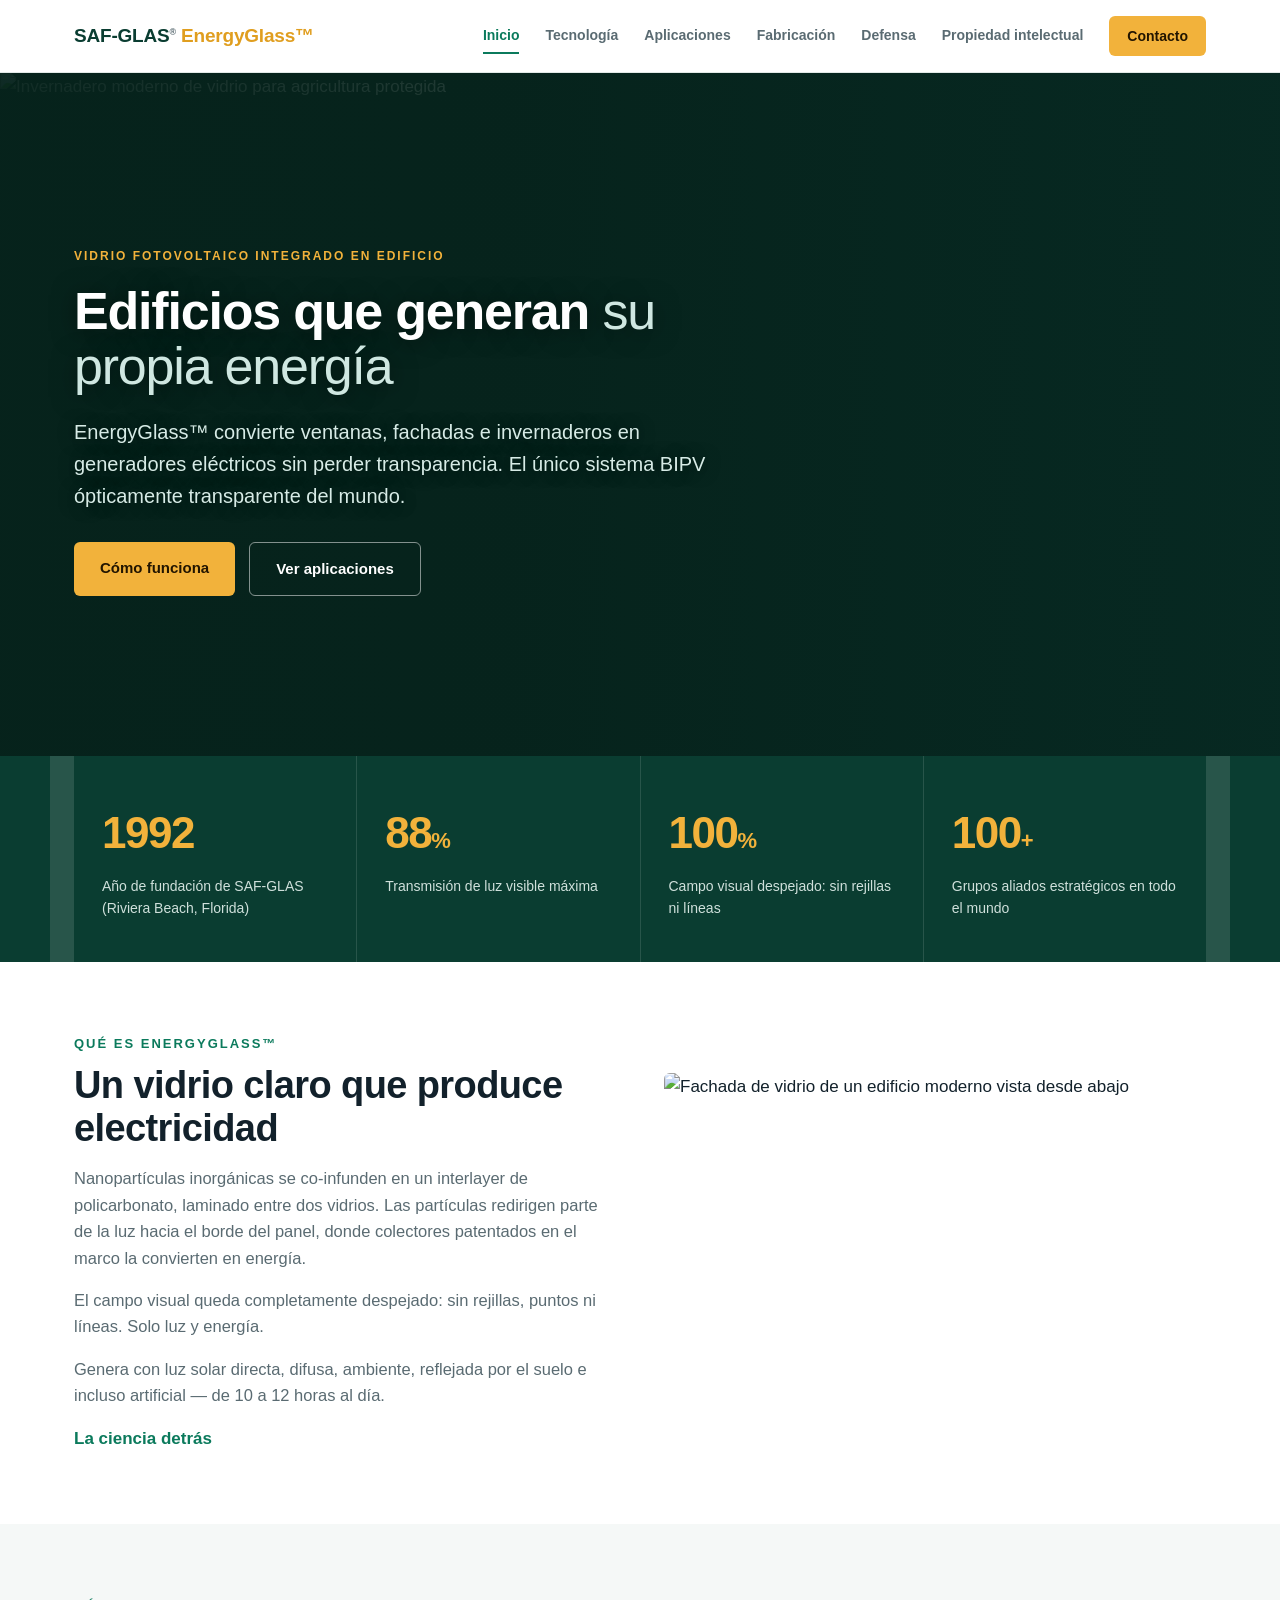
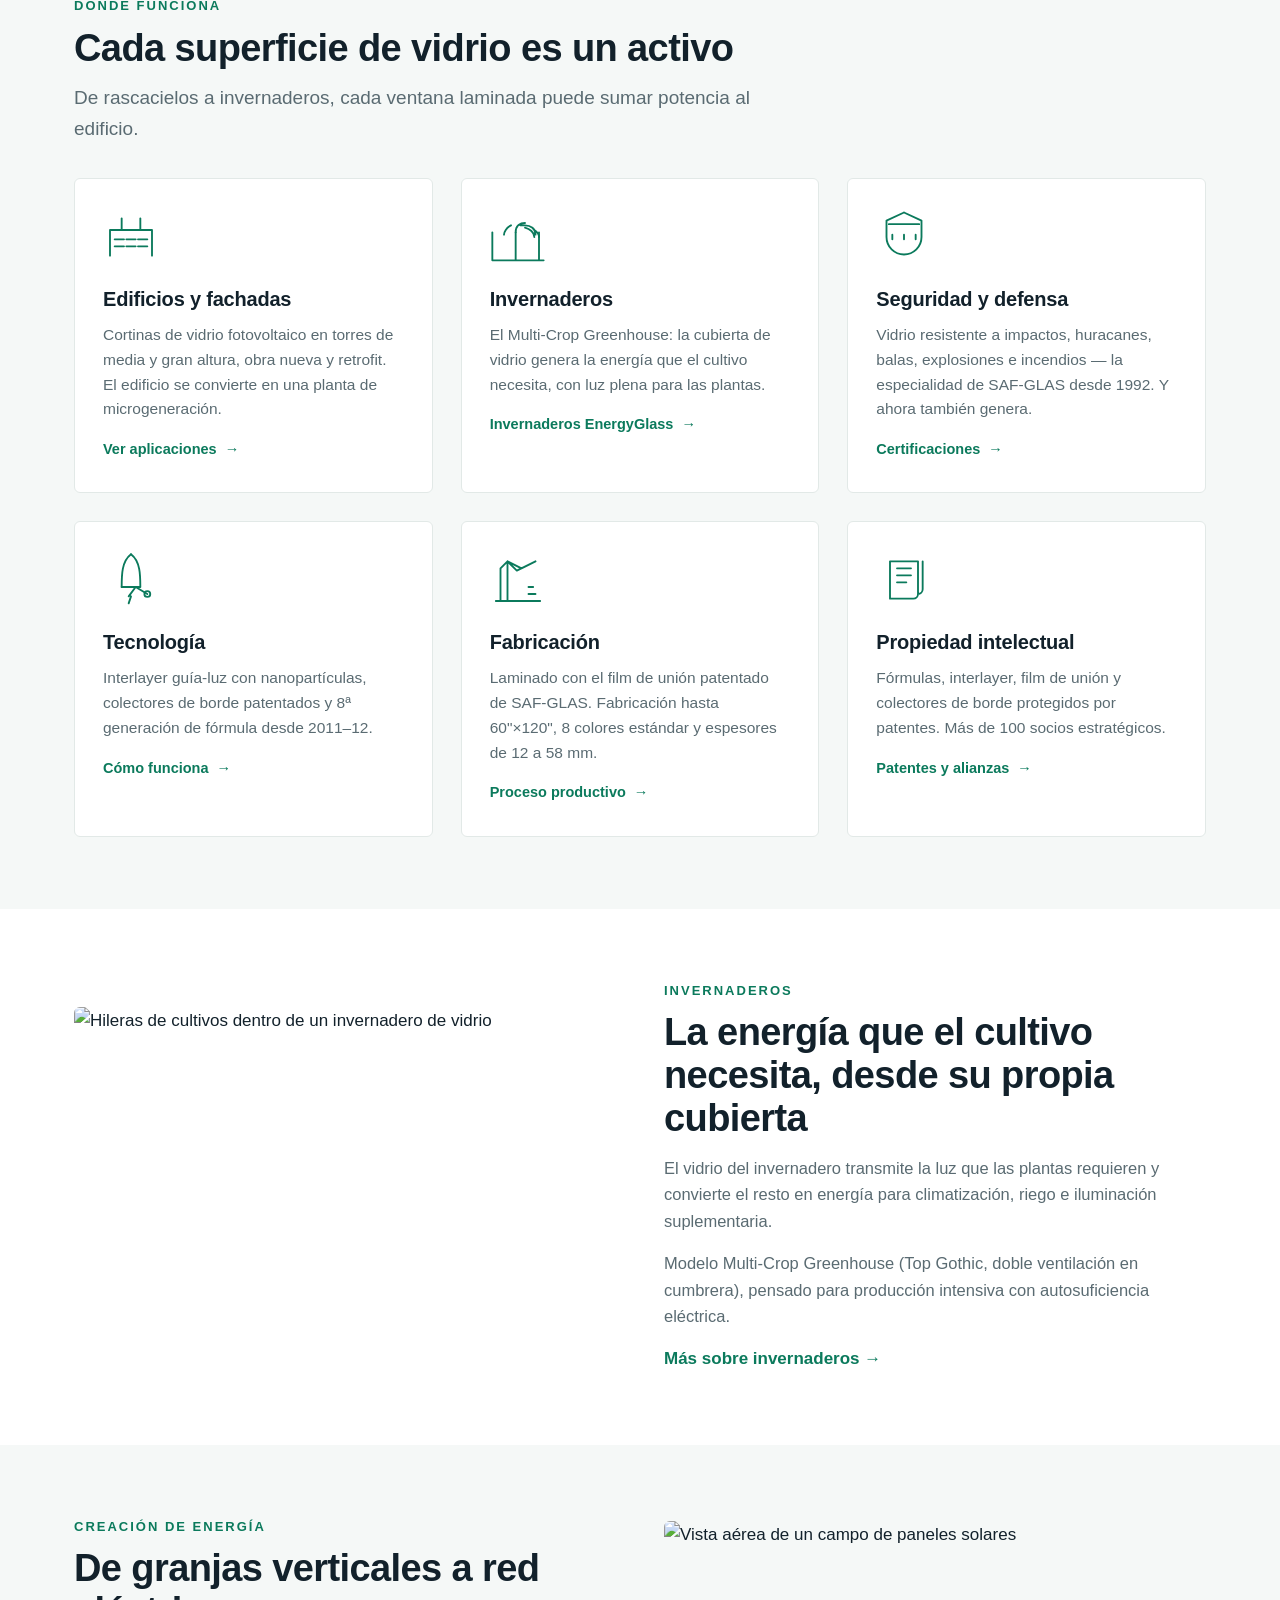
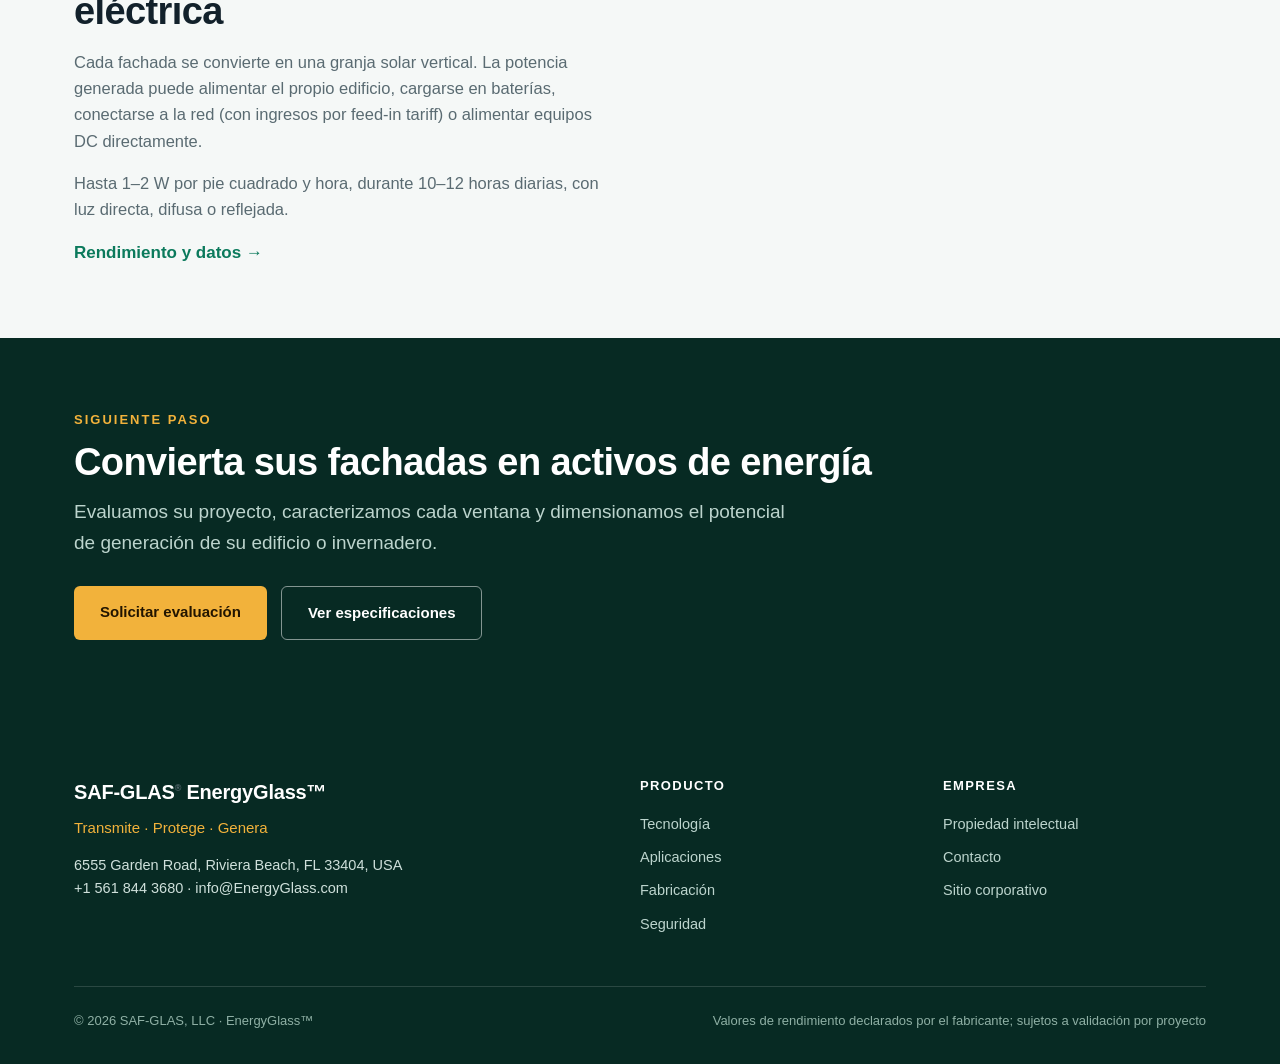
==== commit 11186bf8: "index: restaurar archivo completo y hero con foto real de invernadero de vidrio" ====
--- a/index.html
+++ b/index.html
@@ -3,14 +3,14 @@
 <head>
 <meta charset="UTF-8">
 <meta name="viewport" content="width=device-width, initial-scale=1.0">
-<title>EnergyGlass® · Vidrio generador de energía · SAF-GLAS</title>
-<meta name="description" content="EnergyGlass® de SAF-GLAS: el único sistema de ventana fotovoltaico integrado en edificio (BIPV) ópticamente transparente. Edificios e invernaderos que generan energía con luz natural.">
+<title>EnergyGlass™ · Vidrio generador de energía · SAF-GLAS</title>
+<meta name="description" content="EnergyGlass™ de SAF-GLAS: el único sistema de ventana fotovoltaico integrado en edificio (BIPV) ópticamente transparente. Edificios e invernaderos que generan energía con luz natural.">
 <link rel="stylesheet" href="style.css">
 </head>
 <body>
 <header class="nav">
   <div class="wrap">
-    <a class="brand" href="index.html">SAF-GLAS<sup class="tm">®</sup> <em>EnergyGlass®</em></a>
+    <a class="brand" href="index.html">SAF-GLAS<sup class="tm">®</sup> <em>EnergyGlass™</em></a>
     <nav class="navmenu">
       <a class="on" href="index.html">Inicio</a>
       <a href="tecnologia.html">Tecnología</a>
@@ -25,7 +25,7 @@
 
 <section class="hero">
   <div class="hero-photo">
-    <img src="https://images.unsplash.com/photo-1649600584742-c78966e0464e?w=1800&q=80&auto=format&fit=crop" alt="Invernadero de vidrio generando energía con luz natural" loading="eager">
+    <img src="https://images.unsplash.com/photo-1649600584742-c78966e0464e?w=1800&q=80&auto=format&fit=crop" alt="Invernadero moderno de vidrio para agricultura protegida" loading="eager">
   </div>
   <div class="hero-veil"></div>
   <div class="hero-inner">
@@ -33,7 +33,7 @@
       <div class="hero-copy">
         <span class="eyebrow">Vidrio fotovoltaico integrado en edificio</span>
         <h1>Edificios que generan <span class="thin">su propia energía</span></h1>
-        <p class="sub">EnergyGlass® convierte ventanas, fachadas e invernaderos en generadores eléctricos sin perder transparencia. El único sistema BIPV ópticamente transparente del mundo.</p>
+        <p class="sub">EnergyGlass™ convierte ventanas, fachadas e invernaderos en generadores eléctricos sin perder transparencia. El único sistema BIPV ópticamente transparente del mundo.</p>
         <div class="btns">
           <a class="btn amber" href="tecnologia.html">Cómo funciona</a>
           <a class="btn ghost" href="aplicaciones.html">Ver aplicaciones</a>
@@ -154,14 +154,14 @@
   <div class="wrap">
     <div class="split">
       <div class="txt reveal">
-        <span class="kicker">Qué es EnergyGlass®</span>
+        <span class="kicker">Qué es EnergyGlass™</span>
         <h2>Un vidrio claro que produce electricidad</h2>
         <p>Nanopartículas inorgánicas se co-infunden en un interlayer de policarbonato, laminado entre dos vidrios. Las partículas redirigen parte de la luz hacia el borde del panel, donde colectores patentados en el marco la convierten en energía.</p>
         <p>El campo visual queda completamente despejado: sin rejillas, puntos ni líneas. Solo luz y energía.</p>
         <p>Genera con luz solar directa, difusa, ambiente, reflejada por el suelo e incluso artificial — de 10 a 12 horas al día.</p>
         <a class="card-link link" href="tecnologia.html" style="color:var(--green);font-weight:700">La ciencia detrás</a>
       </div>
-      <img class="reveal" src="https://images.unsplash.com/photo-1511818966892-d7d671e672a?w=1400&q=80&auto=format&fit=crop" alt="Fachada de vidrio de un edificio moderno vista desde abajo" loading="lazy">
+      <img class="reveal" src="https://images.unsplash.com/photo-1511818966892-d7d671e672a2?w=1400&q=80&auto=format&fit=crop" alt="Fachada de vidrio de un edificio moderno vista desde abajo" loading="lazy">
     </div>
   </div>
 </section>
@@ -175,7 +175,7 @@
       <a class="card reveal" href="aplicaciones.html">
         <span class="ico">🏢</span>
         <h3>Edificios y fachadas</h3>
-        <p>Corinas de vidrio fotovoltaico en torres de media y gran altura, obra nueva y retrofit. El edificio se convierte en una planta de microgeneración.</p>
+        <p>Cortinas de vidrio fotovoltaico en torres de media y gran altura, obra nueva y retrofit. El edificio se convierte en una planta de microgeneración.</p>
         <span class="link">Ver aplicaciones</span>
       </a>
       <a class="card reveal" href="aplicaciones.html">
@@ -199,11 +199,11 @@
       <a class="card reveal" href="fabricacion.html">
         <span class="ico">🏭</span>
         <h3>Fabricación</h3>
-        <p>Laminado con el film de unión patentado de SAF-GLAS. Fabricación hasta 60″×120″, 8 colores estándar y espesores de 12 a 58 mm.</p>
+        <p>Laminado con el film de unión patentado de SAF-GLAS. Fabricación hasta 60"×120", 8 colores estándar y espesores de 12 a 58 mm.</p>
         <span class="link">Proceso productivo</span>
       </a>
       <a class="card reveal" href="ip.html">
-        <span class="ico">🔒</span>
+        <span class="ico">📜</span>
         <h3>Propiedad intelectual</h3>
         <p>Fórmulas, interlayer, film de unión y colectores de borde protegidos por patentes. Más de 100 socios estratégicos.</p>
         <span class="link">Patentes y alianzas</span>
@@ -215,7 +215,7 @@
 <section>
   <div class="wrap">
     <div class="split">
-      <img class="reveal" src="https://images.unsplash.com/photo-1777144408271-885cabe26cd?w=1400&q=80&auto=format&fit=crop" alt="Hileras de cultivos dentro de un invernadero de vidrio" loading="lazy">
+      <img class="reveal" src="https://images.unsplash.com/photo-1777144408271-885cabee26cd?w=1400&q=80&auto=format&fit=crop" alt="Hileras de cultivos dentro de un invernadero de vidrio" loading="lazy">
       <div class="txt reveal">
         <span class="kicker">Invernaderos</span>
         <h2>La energía que el cultivo necesita, desde su propia cubierta</h2>
@@ -231,4 +231,66 @@
   <div class="wrap">
     <div class="split">
       <div class="txt reveal">
-        <span class="kicker">Creación de energía</span>+        <span class="kicker">Creación de energía</span>
+        <h2>De granjas verticales a red eléctrica</h2>
+        <p>Cada fachada se convierte en una granja solar vertical. La potencia generada puede alimentar el propio edificio, cargarse en baterías, conectarse a la red (con ingresos por feed-in tariff) o alimentar equipos DC directamente.</p>
+        <p>Hasta 1–2 W por pie cuadrado y hora, durante 10–12 horas diarias, con luz directa, difusa o reflejada.</p>
+        <a href="tecnologia.html" style="color:var(--green);font-weight:700">Rendimiento y datos →</a>
+      </div>
+      <img class="reveal" src="https://images.unsplash.com/photo-1497435334941-8c899ee9e8e9?w=1400&q=80&auto=format&fit=crop" alt="Vista aérea de un campo de paneles solares" loading="lazy">
+    </div>
+  </div>
+</section>
+
+<section class="deep">
+  <div class="wrap">
+    <span class="kicker">Siguiente paso</span>
+    <h2>Convierta sus fachadas en activos de energía</h2>
+    <p class="lede">Evaluamos su proyecto, caracterizamos cada ventana y dimensionamos el potencial de generación de su edificio o invernadero.</p>
+    <div class="btns" style="margin-top:28px">
+      <a class="btn amber" href="contacto.html">Solicitar evaluación</a>
+      <a class="btn ghost" href="tecnologia.html">Ver especificaciones</a>
+    </div>
+  </div>
+</section>
+
+<footer>
+  <div class="wrap">
+    <div class="fgrid">
+      <div>
+        <div class="brand">SAF-GLAS<sup class="tm">®</sup> EnergyGlass™</div>
+        <div class="tagline">Transmite · Protege · Genera</div>
+        <p style="font-size:14.5px;margin-top:14px">6555 Garden Road, Riviera Beach, FL 33404, USA<br>+1 561 844 3680 · info@EnergyGlass.com</p>
+      </div>
+      <div>
+        <h4>Producto</h4>
+        <a href="tecnologia.html">Tecnología</a>
+        <a href="aplicaciones.html">Aplicaciones</a>
+        <a href="fabricacion.html">Fabricación</a>
+        <a href="defensa.html">Seguridad</a>
+      </div>
+      <div>
+        <h4>Empresa</h4>
+        <a href="ip.html">Propiedad intelectual</a>
+        <a href="contacto.html">Contacto</a>
+        <a href="https://www.saf-glas.com/egl/">Sitio corporativo</a>
+      </div>
+    </div>
+    <div class="fbot">
+      <span>© 2026 SAF-GLAS, LLC · EnergyGlass™</span>
+      <span>Valores de rendimiento declarados por el fabricante; sujetos a validación por proyecto</span>
+    </div>
+  </div>
+</footer>
+<script src="script.js"></script>
+<script>
+/* Congelar animaciones SMIL cuando el usuario prefiere movimiento reducido */
+(function(){
+  if(!window.matchMedia || !matchMedia('(prefers-reduced-motion: reduce)').matches) return;
+  document.querySelectorAll('svg').forEach(function(s){
+    if(s.pauseAnimations){ try{ s.setCurrentTime(2.5); }catch(e){} s.pauseAnimations(); }
+  });
+})();
+</script>
+</body>
+</html>
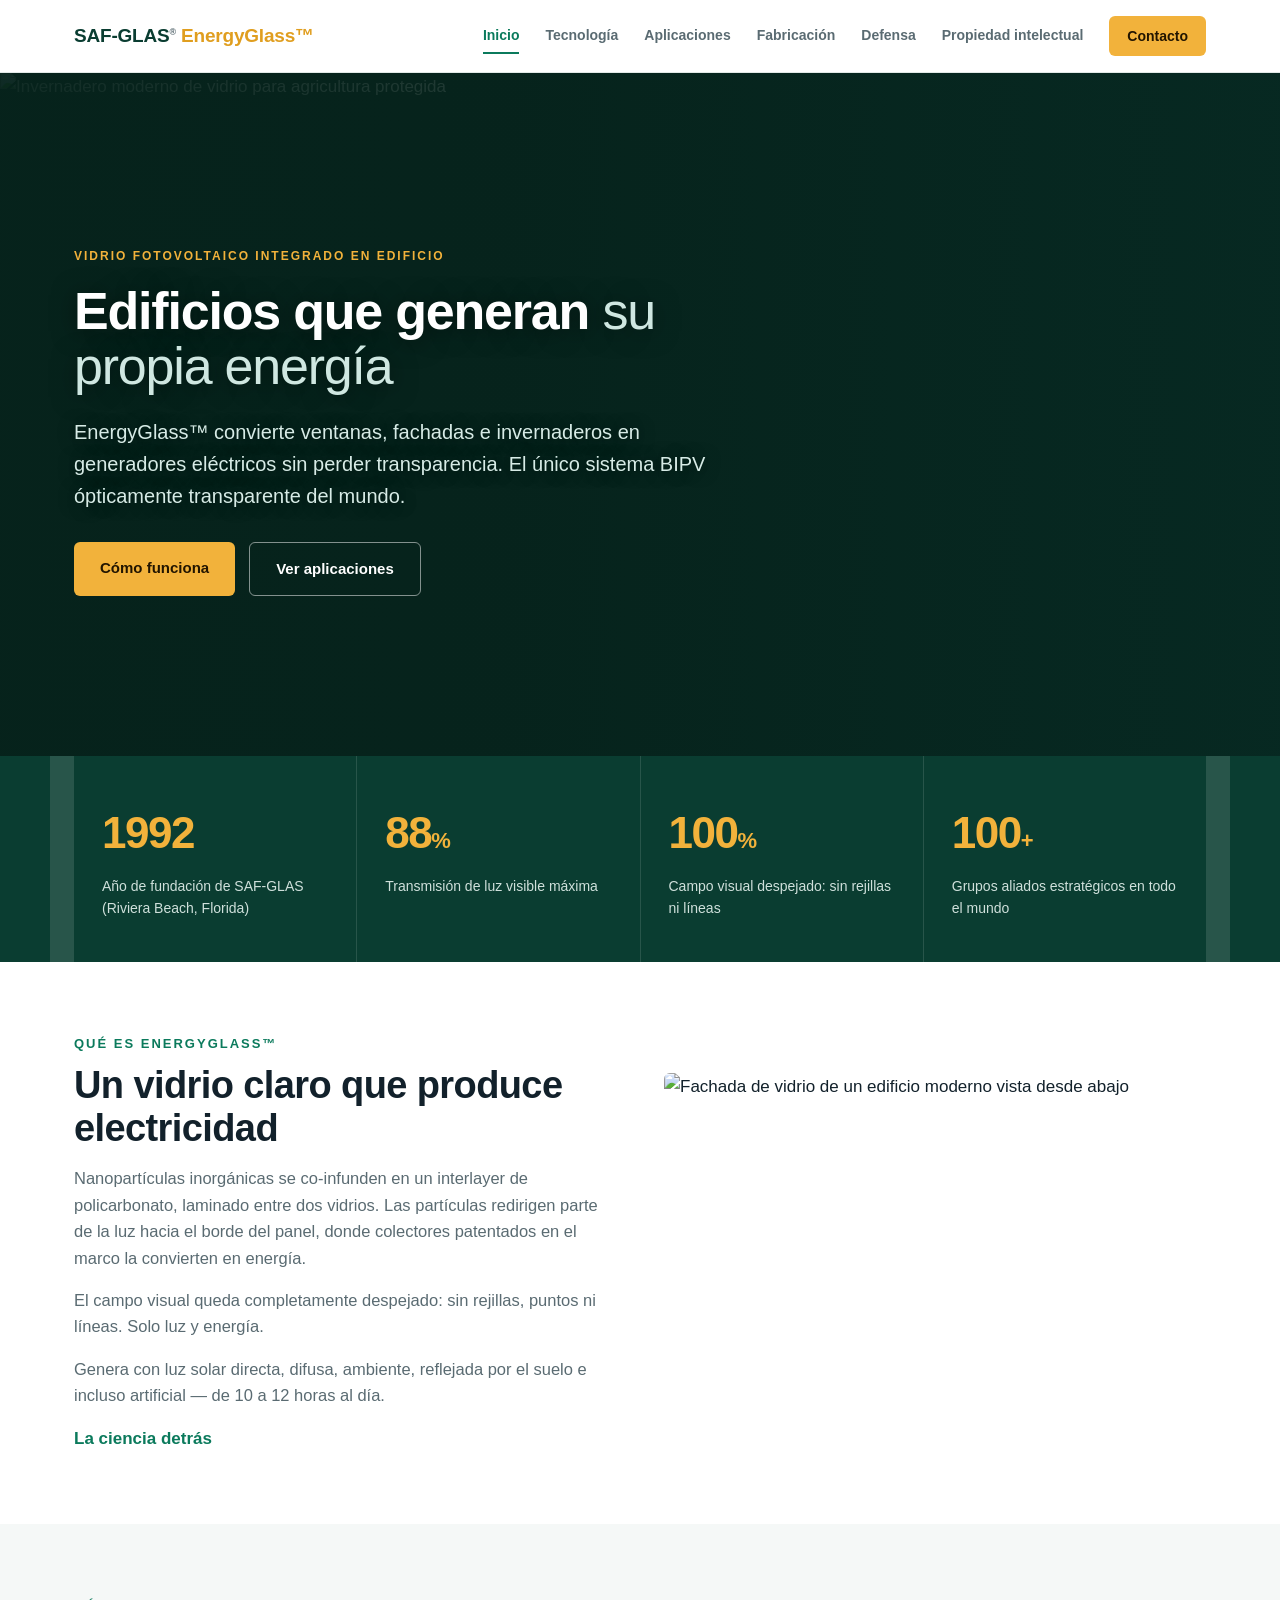
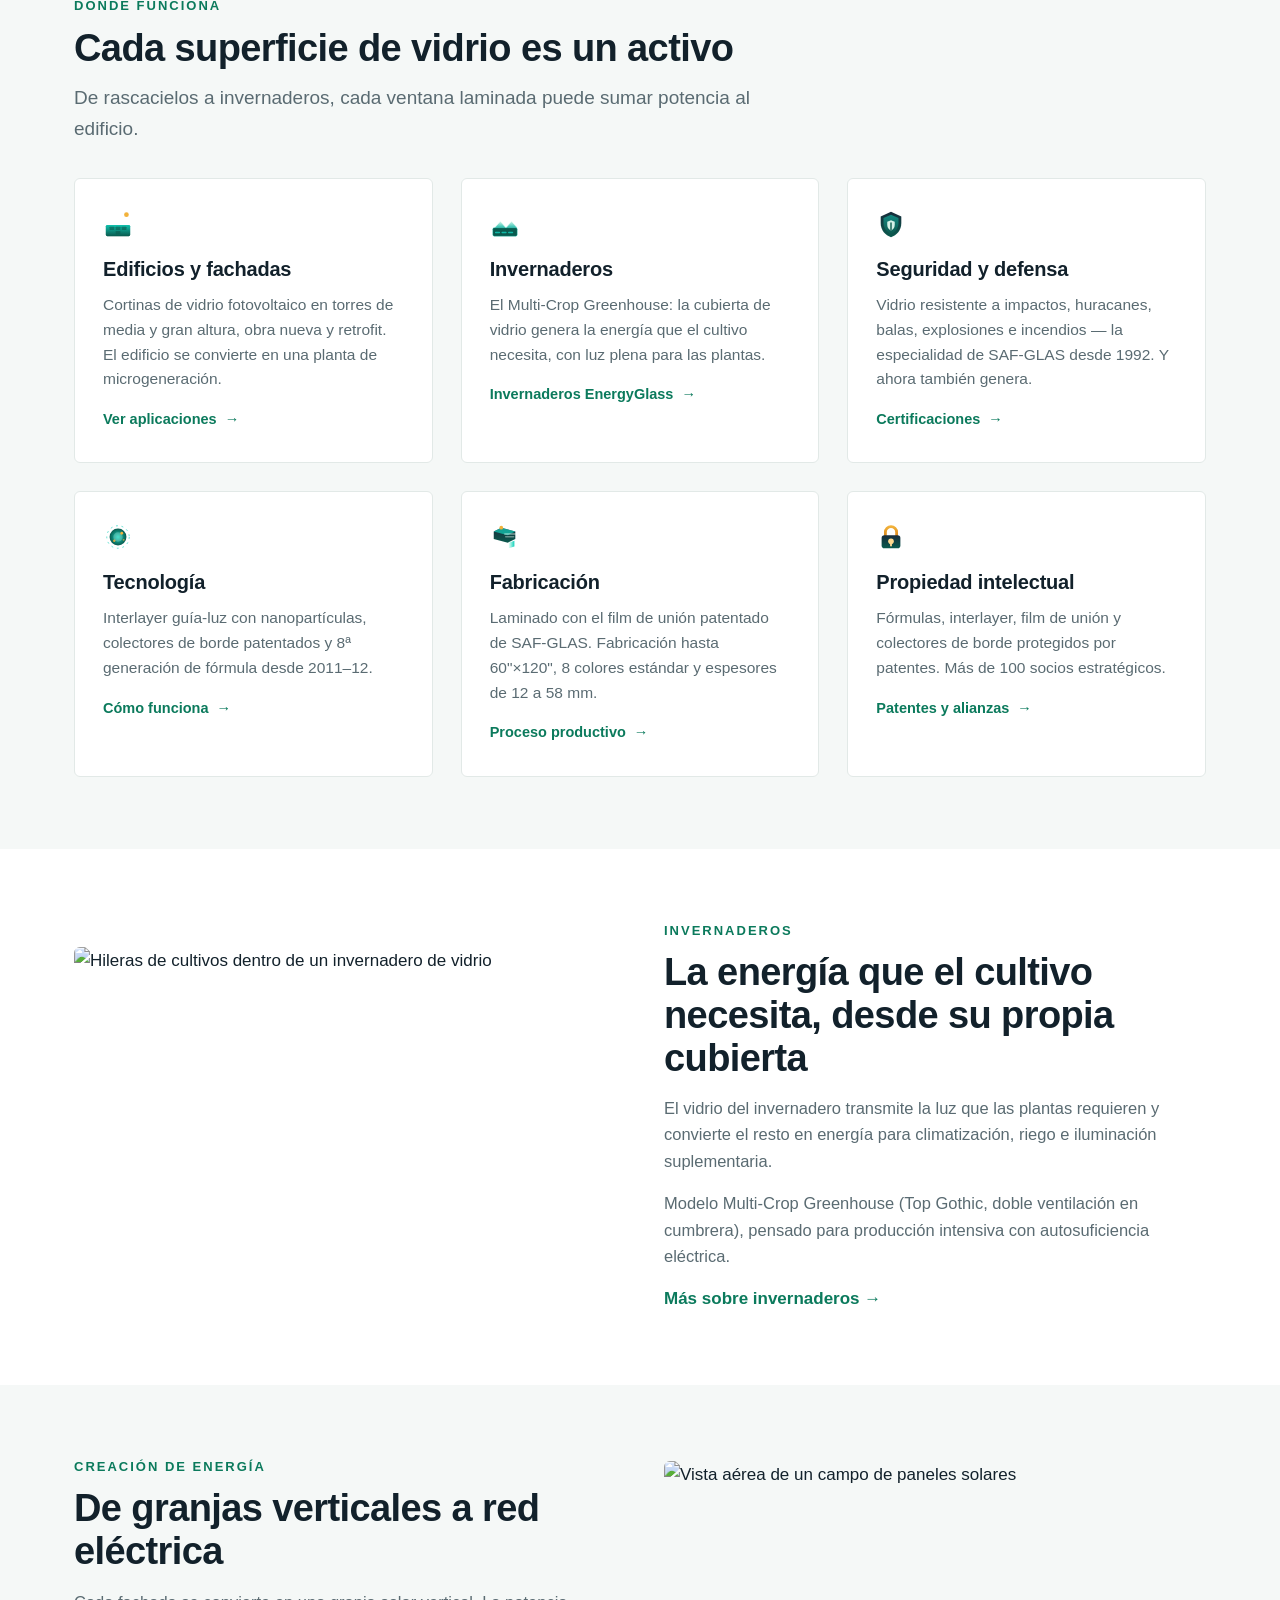
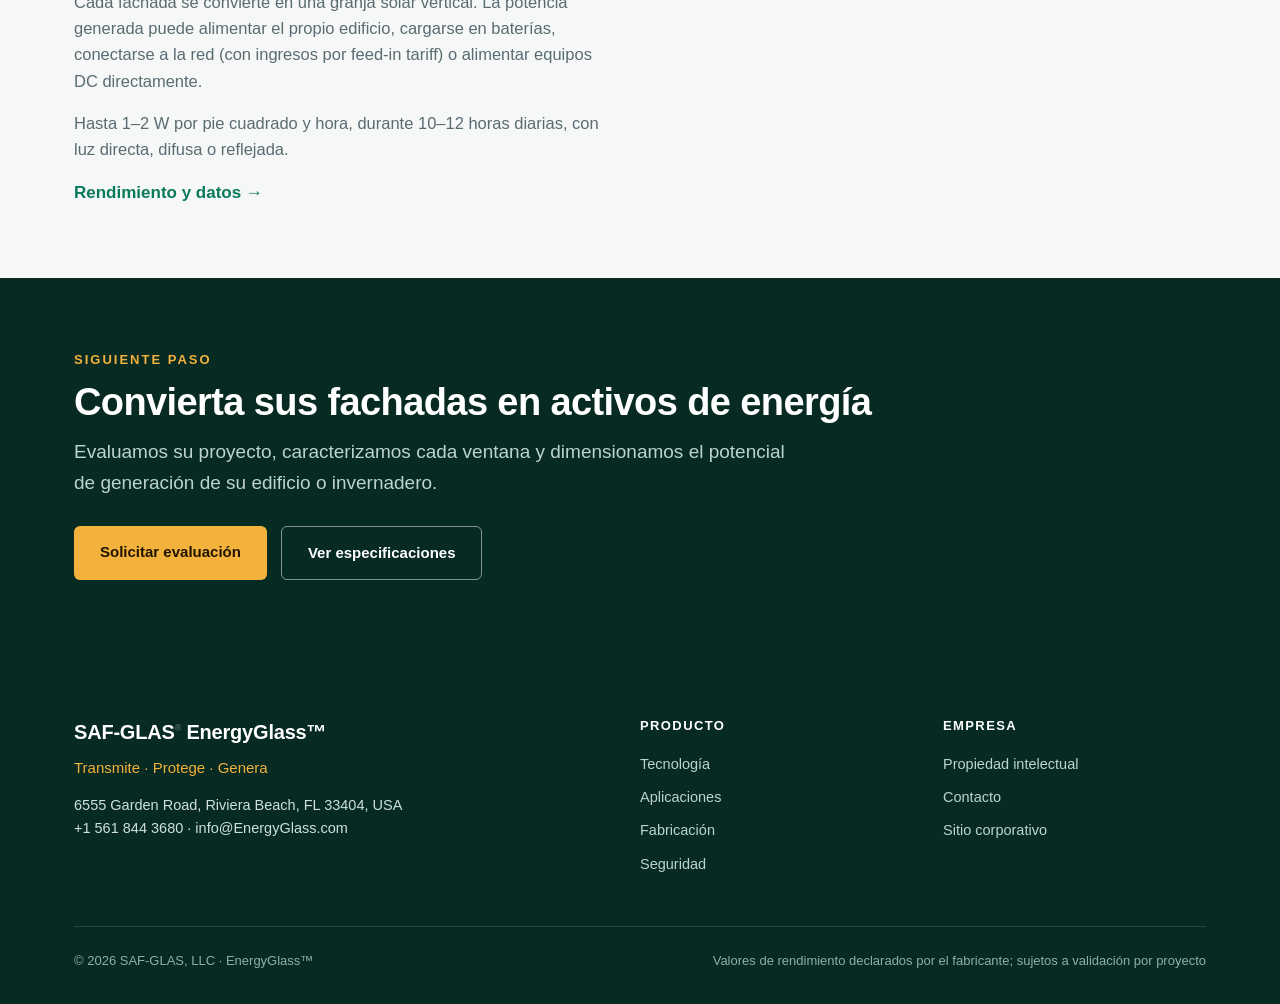
==== commit fc88a070: "iconos: reemplazar emoji por SVG duotono (6 categorias) + CSS" ====
--- a/index.html
+++ b/index.html
@@ -173,37 +173,37 @@
     <p class="lede">De rascacielos a invernaderos, cada ventana laminada puede sumar potencia al edificio.</p>
     <div class="grid3" style="margin-top:34px">
       <a class="card reveal" href="aplicaciones.html">
-        <span class="ico">🏢</span>
+        <span class="ico"><img src="icons/edificios.svg" alt="" aria-hidden="true" width="30" height="30"></span>
         <h3>Edificios y fachadas</h3>
         <p>Cortinas de vidrio fotovoltaico en torres de media y gran altura, obra nueva y retrofit. El edificio se convierte en una planta de microgeneración.</p>
         <span class="link">Ver aplicaciones</span>
       </a>
       <a class="card reveal" href="aplicaciones.html">
-        <span class="ico">🌱</span>
+        <span class="ico"><img src="icons/invernaderos.svg" alt="" aria-hidden="true" width="30" height="30"></span>
         <h3>Invernaderos</h3>
         <p>El Multi-Crop Greenhouse: la cubierta de vidrio genera la energía que el cultivo necesita, con luz plena para las plantas.</p>
         <span class="link">Invernaderos EnergyGlass</span>
       </a>
       <a class="card reveal" href="defensa.html">
-        <span class="ico">🛡️</span>
+        <span class="ico"><img src="icons/defensa.svg" alt="" aria-hidden="true" width="30" height="30"></span>
         <h3>Seguridad y defensa</h3>
         <p>Vidrio resistente a impactos, huracanes, balas, explosiones e incendios — la especialidad de SAF-GLAS desde 1992. Y ahora también genera.</p>
         <span class="link">Certificaciones</span>
       </a>
       <a class="card reveal" href="tecnologia.html">
-        <span class="ico">🔬</span>
+        <span class="ico"><img src="icons/tecnologia.svg" alt="" aria-hidden="true" width="30" height="30"></span>
         <h3>Tecnología</h3>
         <p>Interlayer guía-luz con nanopartículas, colectores de borde patentados y 8ª generación de fórmula desde 2011–12.</p>
         <span class="link">Cómo funciona</span>
       </a>
       <a class="card reveal" href="fabricacion.html">
-        <span class="ico">🏭</span>
+        <span class="ico"><img src="icons/fabricacion.svg" alt="" aria-hidden="true" width="30" height="30"></span>
         <h3>Fabricación</h3>
         <p>Laminado con el film de unión patentado de SAF-GLAS. Fabricación hasta 60"×120", 8 colores estándar y espesores de 12 a 58 mm.</p>
         <span class="link">Proceso productivo</span>
       </a>
       <a class="card reveal" href="ip.html">
-        <span class="ico">📜</span>
+        <span class="ico"><img src="icons/propiedad.svg" alt="" aria-hidden="true" width="30" height="30"></span>
         <h3>Propiedad intelectual</h3>
         <p>Fórmulas, interlayer, film de unión y colectores de borde protegidos por patentes. Más de 100 socios estratégicos.</p>
         <span class="link">Patentes y alianzas</span>
--- a/style.css
+++ b/style.css
@@ -215,3 +215,6 @@
   .hero-svg *{animation:none}
   html{scroll-behavior:auto}
 }
+
+/* iconos duotono SVG */
+.ico img{width:30px;height:30px;vertical-align:middle}
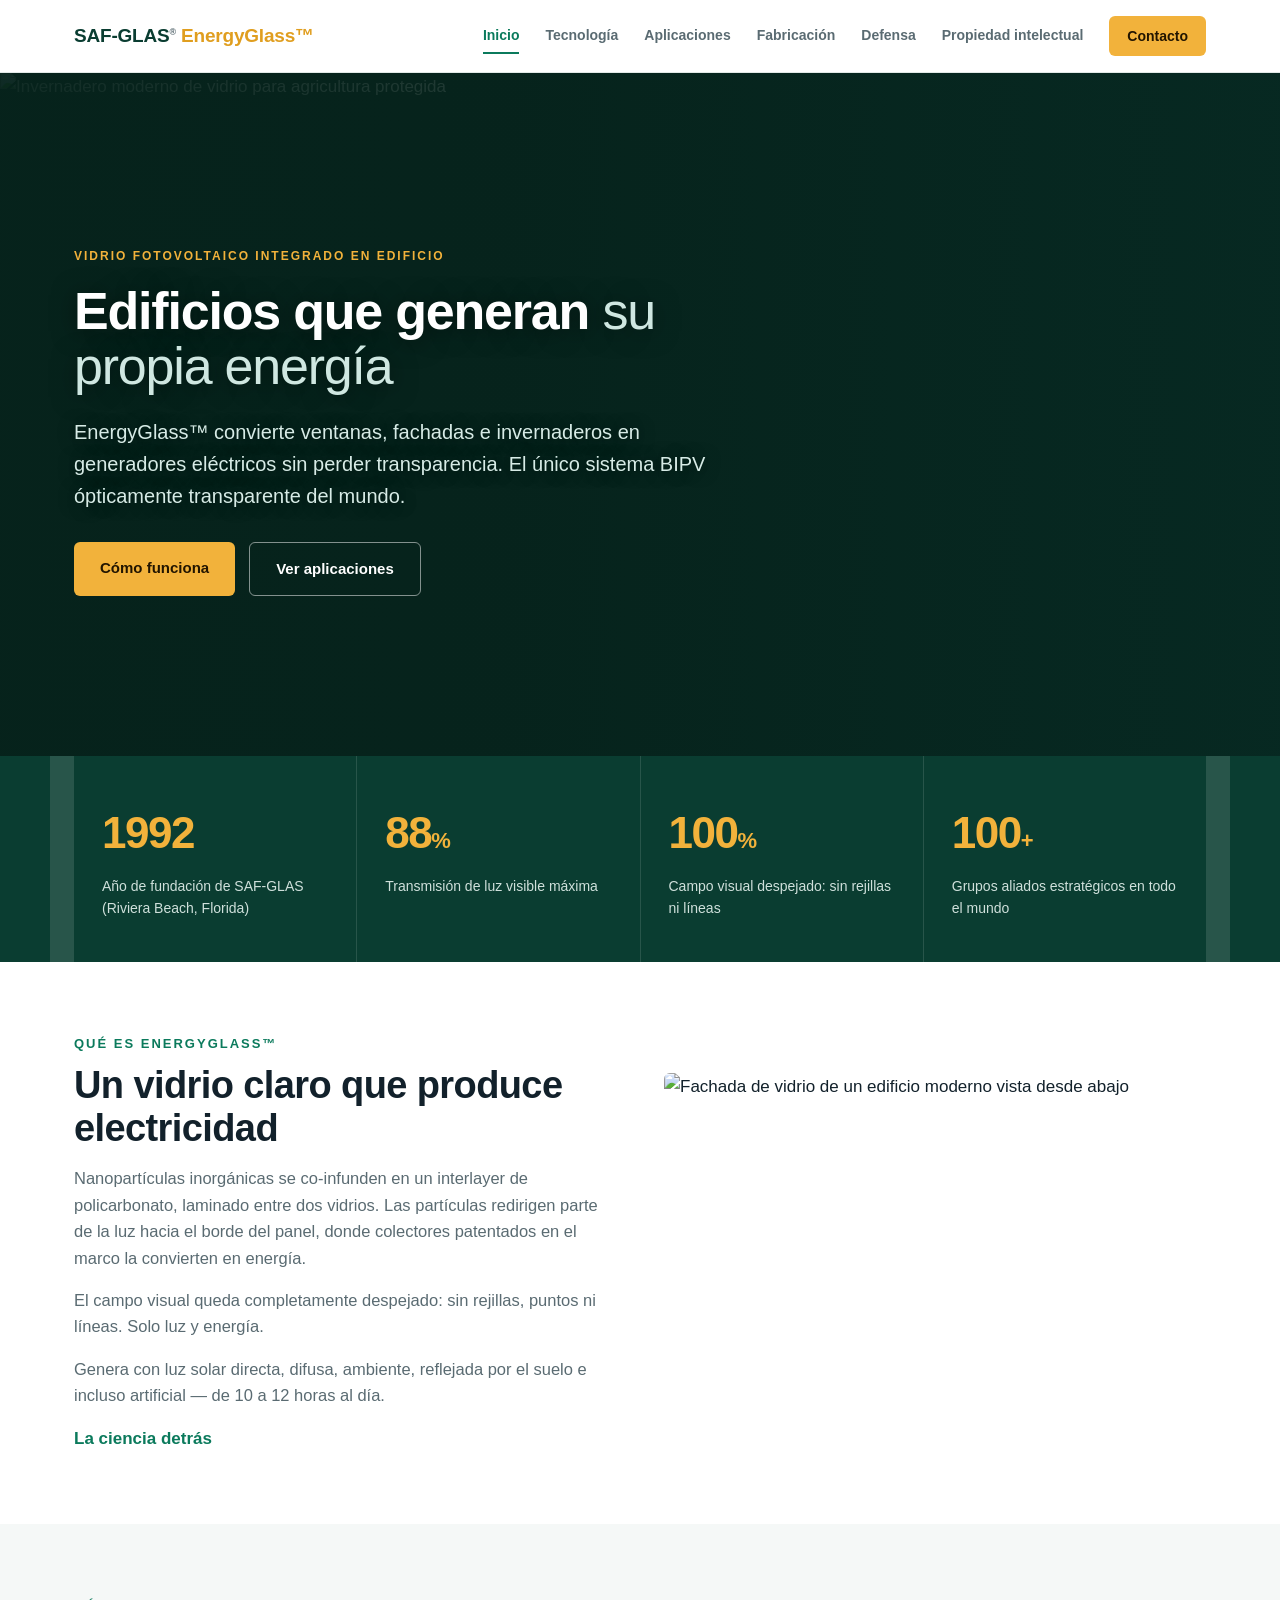
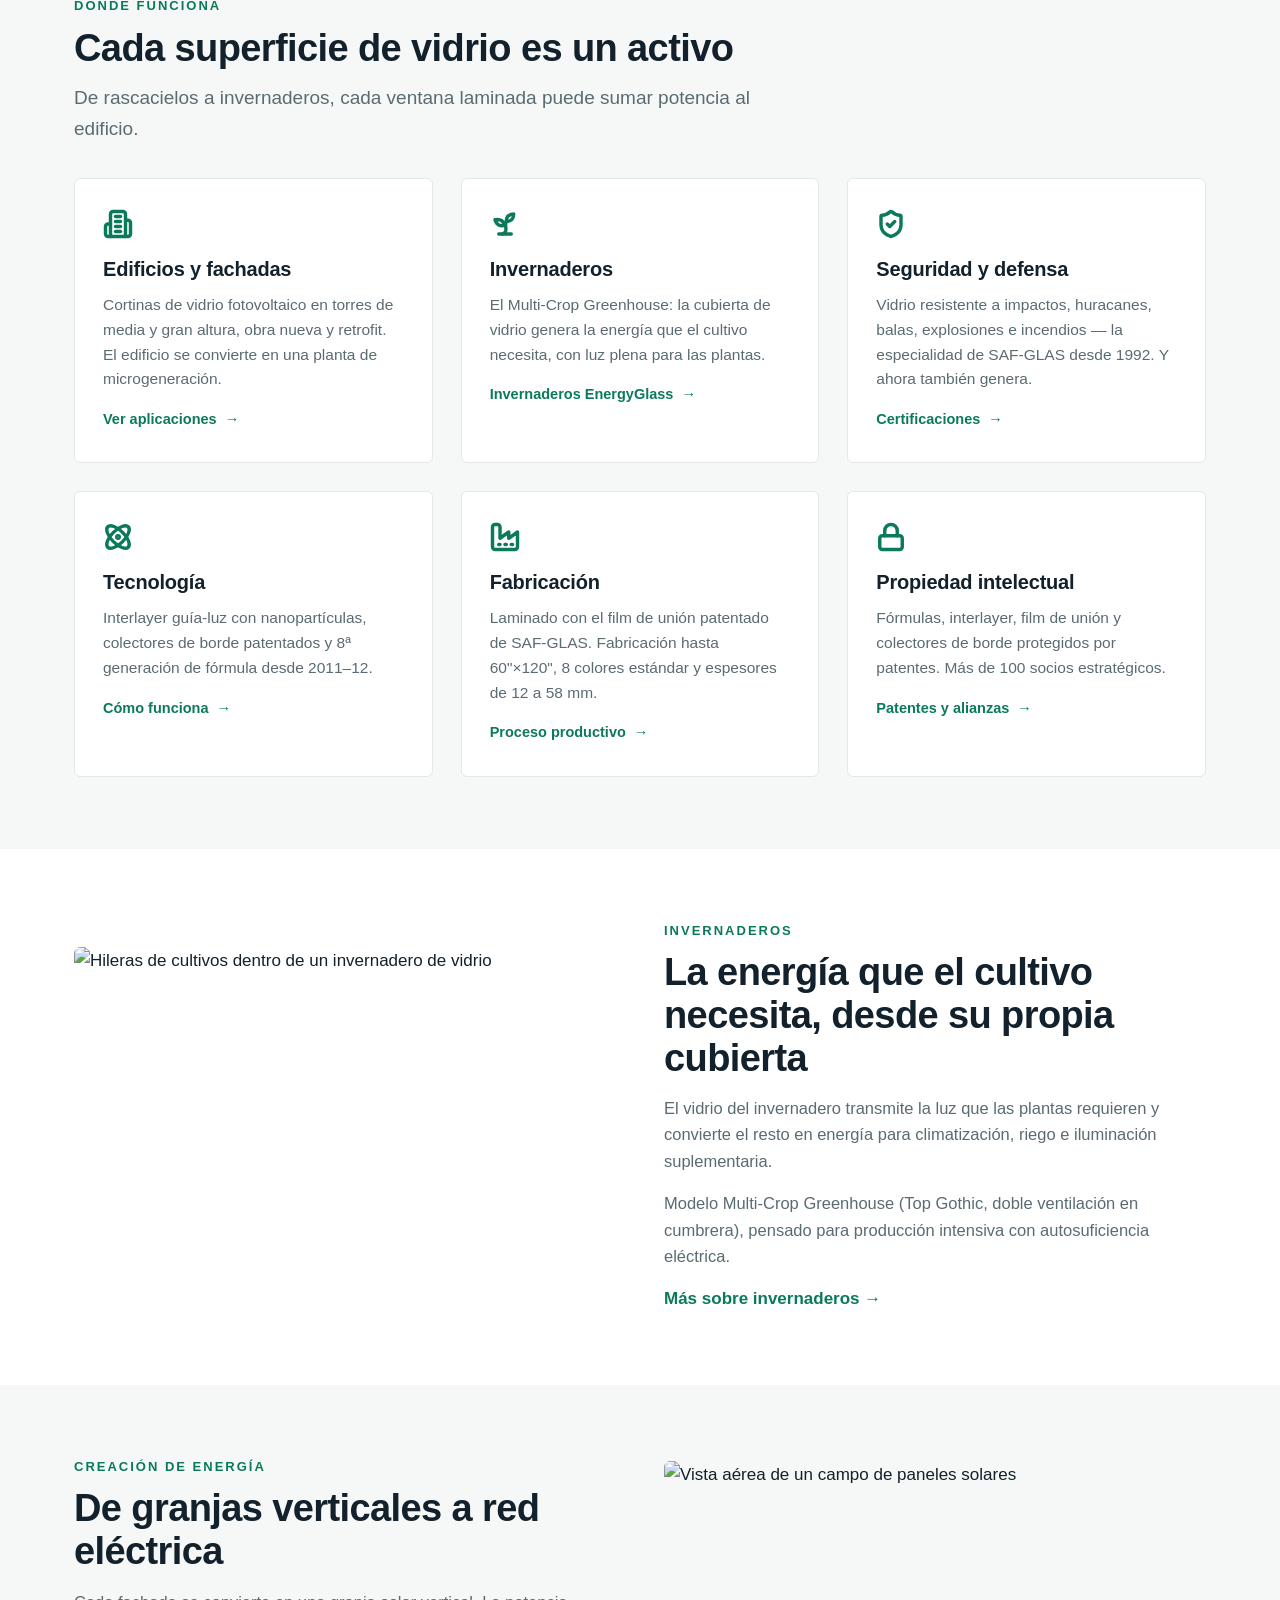
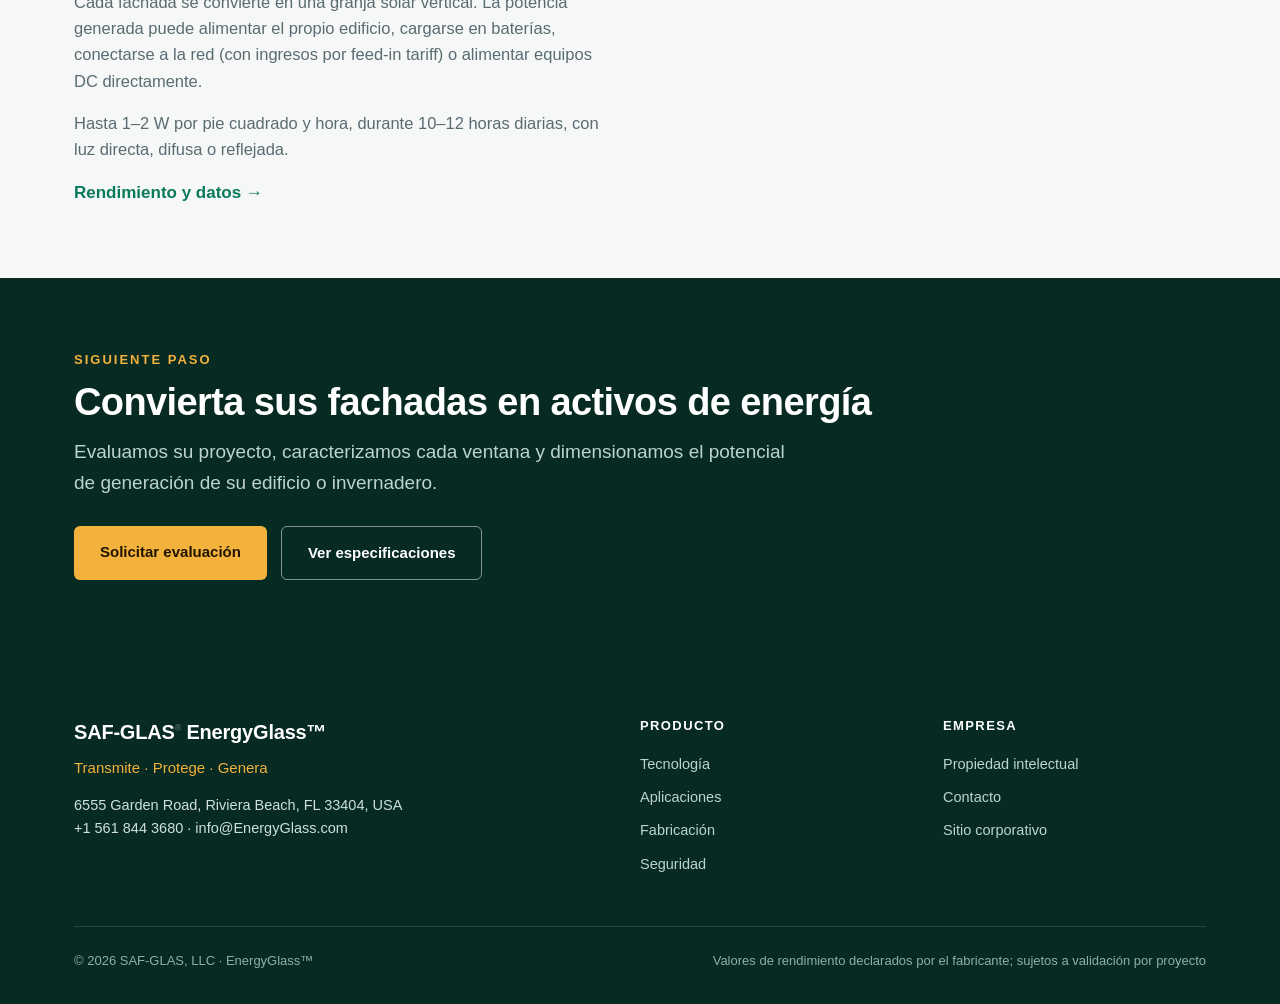
==== commit 8c5186ed: "iconos: reemplazar disenos propios por Lucide estandar (building-2, sprout, shield-check, atom, fact" ====
--- a/index.html
+++ b/index.html
@@ -173,37 +173,143 @@
     <p class="lede">De rascacielos a invernaderos, cada ventana laminada puede sumar potencia al edificio.</p>
     <div class="grid3" style="margin-top:34px">
       <a class="card reveal" href="aplicaciones.html">
-        <span class="ico"><img src="icons/edificios.svg" alt="" aria-hidden="true" width="30" height="30"></span>
+        <span class="ico"><!-- @license lucide-static v0.460.0 - ISC -->
+<svg
+  class="lucide lucide-building-2"
+  xmlns="http://www.w3.org/2000/svg"
+  width="24"
+  height="24"
+  viewBox="0 0 24 24"
+  fill="none"
+  stroke="currentColor"
+  stroke-width="2.75"
+  stroke-linecap="round"
+  stroke-linejoin="round"
+>
+  <path d="M6 22V4a2 2 0 0 1 2-2h8a2 2 0 0 1 2 2v18Z" />
+  <path d="M6 12H4a2 2 0 0 0-2 2v6a2 2 0 0 0 2 2h2" />
+  <path d="M18 9h2a2 2 0 0 1 2 2v9a2 2 0 0 1-2 2h-2" />
+  <path d="M10 6h4" />
+  <path d="M10 10h4" />
+  <path d="M10 14h4" />
+  <path d="M10 18h4" />
+</svg>
+</span>
         <h3>Edificios y fachadas</h3>
         <p>Cortinas de vidrio fotovoltaico en torres de media y gran altura, obra nueva y retrofit. El edificio se convierte en una planta de microgeneración.</p>
         <span class="link">Ver aplicaciones</span>
       </a>
       <a class="card reveal" href="aplicaciones.html">
-        <span class="ico"><img src="icons/invernaderos.svg" alt="" aria-hidden="true" width="30" height="30"></span>
+        <span class="ico"><!-- @license lucide-static v0.460.0 - ISC -->
+<svg
+  class="lucide lucide-sprout"
+  xmlns="http://www.w3.org/2000/svg"
+  width="24"
+  height="24"
+  viewBox="0 0 24 24"
+  fill="none"
+  stroke="currentColor"
+  stroke-width="2.75"
+  stroke-linecap="round"
+  stroke-linejoin="round"
+>
+  <path d="M7 20h10" />
+  <path d="M10 20c5.5-2.5.8-6.4 3-10" />
+  <path d="M9.5 9.4c1.1.8 1.8 2.2 2.3 3.7-2 .4-3.5.4-4.8-.3-1.2-.6-2.3-1.9-3-4.2 2.8-.5 4.4 0 5.5.8z" />
+  <path d="M14.1 6a7 7 0 0 0-1.1 4c1.9-.1 3.3-.6 4.3-1.4 1-1 1.6-2.3 1.7-4.6-2.7.1-4 1-4.9 2z" />
+</svg>
+</span>
         <h3>Invernaderos</h3>
         <p>El Multi-Crop Greenhouse: la cubierta de vidrio genera la energía que el cultivo necesita, con luz plena para las plantas.</p>
         <span class="link">Invernaderos EnergyGlass</span>
       </a>
       <a class="card reveal" href="defensa.html">
-        <span class="ico"><img src="icons/defensa.svg" alt="" aria-hidden="true" width="30" height="30"></span>
+        <span class="ico"><!-- @license lucide-static v0.460.0 - ISC -->
+<svg
+  class="lucide lucide-shield-check"
+  xmlns="http://www.w3.org/2000/svg"
+  width="24"
+  height="24"
+  viewBox="0 0 24 24"
+  fill="none"
+  stroke="currentColor"
+  stroke-width="2.75"
+  stroke-linecap="round"
+  stroke-linejoin="round"
+>
+  <path d="M20 13c0 5-3.5 7.5-7.66 8.95a1 1 0 0 1-.67-.01C7.5 20.5 4 18 4 13V6a1 1 0 0 1 1-1c2 0 4.5-1.2 6.24-2.72a1.17 1.17 0 0 1 1.52 0C14.51 3.81 17 5 19 5a1 1 0 0 1 1 1z" />
+  <path d="m9 12 2 2 4-4" />
+</svg>
+</span>
         <h3>Seguridad y defensa</h3>
         <p>Vidrio resistente a impactos, huracanes, balas, explosiones e incendios — la especialidad de SAF-GLAS desde 1992. Y ahora también genera.</p>
         <span class="link">Certificaciones</span>
       </a>
       <a class="card reveal" href="tecnologia.html">
-        <span class="ico"><img src="icons/tecnologia.svg" alt="" aria-hidden="true" width="30" height="30"></span>
+        <span class="ico"><!-- @license lucide-static v0.460.0 - ISC -->
+<svg
+  class="lucide lucide-atom"
+  xmlns="http://www.w3.org/2000/svg"
+  width="24"
+  height="24"
+  viewBox="0 0 24 24"
+  fill="none"
+  stroke="currentColor"
+  stroke-width="2.75"
+  stroke-linecap="round"
+  stroke-linejoin="round"
+>
+  <circle cx="12" cy="12" r="1" />
+  <path d="M20.2 20.2c2.04-2.03.02-7.36-4.5-11.9-4.54-4.52-9.87-6.54-11.9-4.5-2.04 2.03-.02 7.36 4.5 11.9 4.54 4.52 9.87 6.54 11.9 4.5Z" />
+  <path d="M15.7 15.7c4.52-4.54 6.54-9.87 4.5-11.9-2.03-2.04-7.36-.02-11.9 4.5-4.52 4.54-6.54 9.87-4.5 11.9 2.03 2.04 7.36.02 11.9-4.5Z" />
+</svg>
+</span>
         <h3>Tecnología</h3>
         <p>Interlayer guía-luz con nanopartículas, colectores de borde patentados y 8ª generación de fórmula desde 2011–12.</p>
         <span class="link">Cómo funciona</span>
       </a>
       <a class="card reveal" href="fabricacion.html">
-        <span class="ico"><img src="icons/fabricacion.svg" alt="" aria-hidden="true" width="30" height="30"></span>
+        <span class="ico"><!-- @license lucide-static v0.460.0 - ISC -->
+<svg
+  class="lucide lucide-factory"
+  xmlns="http://www.w3.org/2000/svg"
+  width="24"
+  height="24"
+  viewBox="0 0 24 24"
+  fill="none"
+  stroke="currentColor"
+  stroke-width="2.75"
+  stroke-linecap="round"
+  stroke-linejoin="round"
+>
+  <path d="M2 20a2 2 0 0 0 2 2h16a2 2 0 0 0 2-2V8l-7 5V8l-7 5V4a2 2 0 0 0-2-2H4a2 2 0 0 0-2 2Z" />
+  <path d="M17 18h1" />
+  <path d="M12 18h1" />
+  <path d="M7 18h1" />
+</svg>
+</span>
         <h3>Fabricación</h3>
         <p>Laminado con el film de unión patentado de SAF-GLAS. Fabricación hasta 60"×120", 8 colores estándar y espesores de 12 a 58 mm.</p>
         <span class="link">Proceso productivo</span>
       </a>
       <a class="card reveal" href="ip.html">
-        <span class="ico"><img src="icons/propiedad.svg" alt="" aria-hidden="true" width="30" height="30"></span>
+        <span class="ico"><!-- @license lucide-static v0.460.0 - ISC -->
+<svg
+  class="lucide lucide-lock"
+  xmlns="http://www.w3.org/2000/svg"
+  width="24"
+  height="24"
+  viewBox="0 0 24 24"
+  fill="none"
+  stroke="currentColor"
+  stroke-width="2.75"
+  stroke-linecap="round"
+  stroke-linejoin="round"
+>
+  <rect width="18" height="11" x="3" y="11" rx="2" ry="2" />
+  <path d="M7 11V7a5 5 0 0 1 10 0v4" />
+</svg>
+</span>
         <h3>Propiedad intelectual</h3>
         <p>Fórmulas, interlayer, film de unión y colectores de borde protegidos por patentes. Más de 100 socios estratégicos.</p>
         <span class="link">Patentes y alianzas</span>
--- a/style.css
+++ b/style.css
@@ -218,3 +218,6 @@
 
 /* iconos duotono SVG */
 .ico img{width:30px;height:30px;vertical-align:middle}
+
+/* lucide icons inline */
+.ico svg{width:30px;height:30px;display:block}
